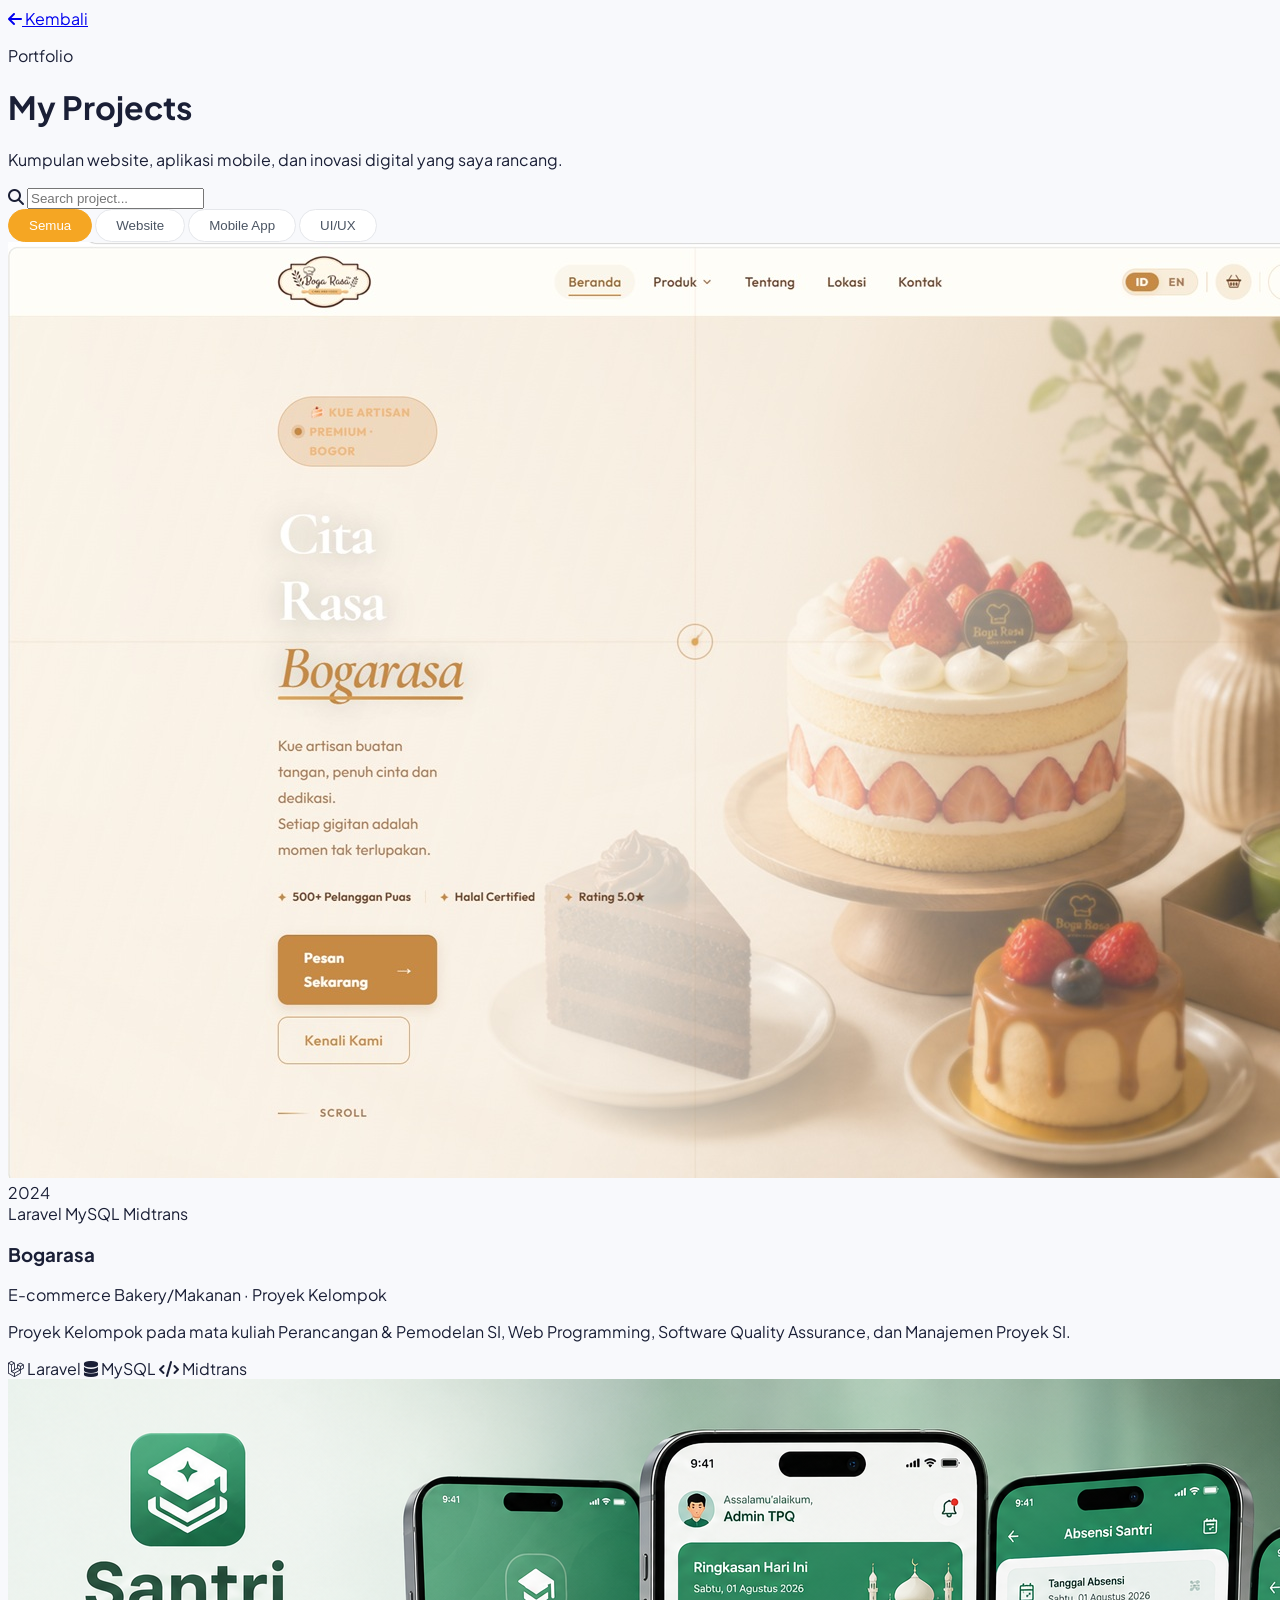
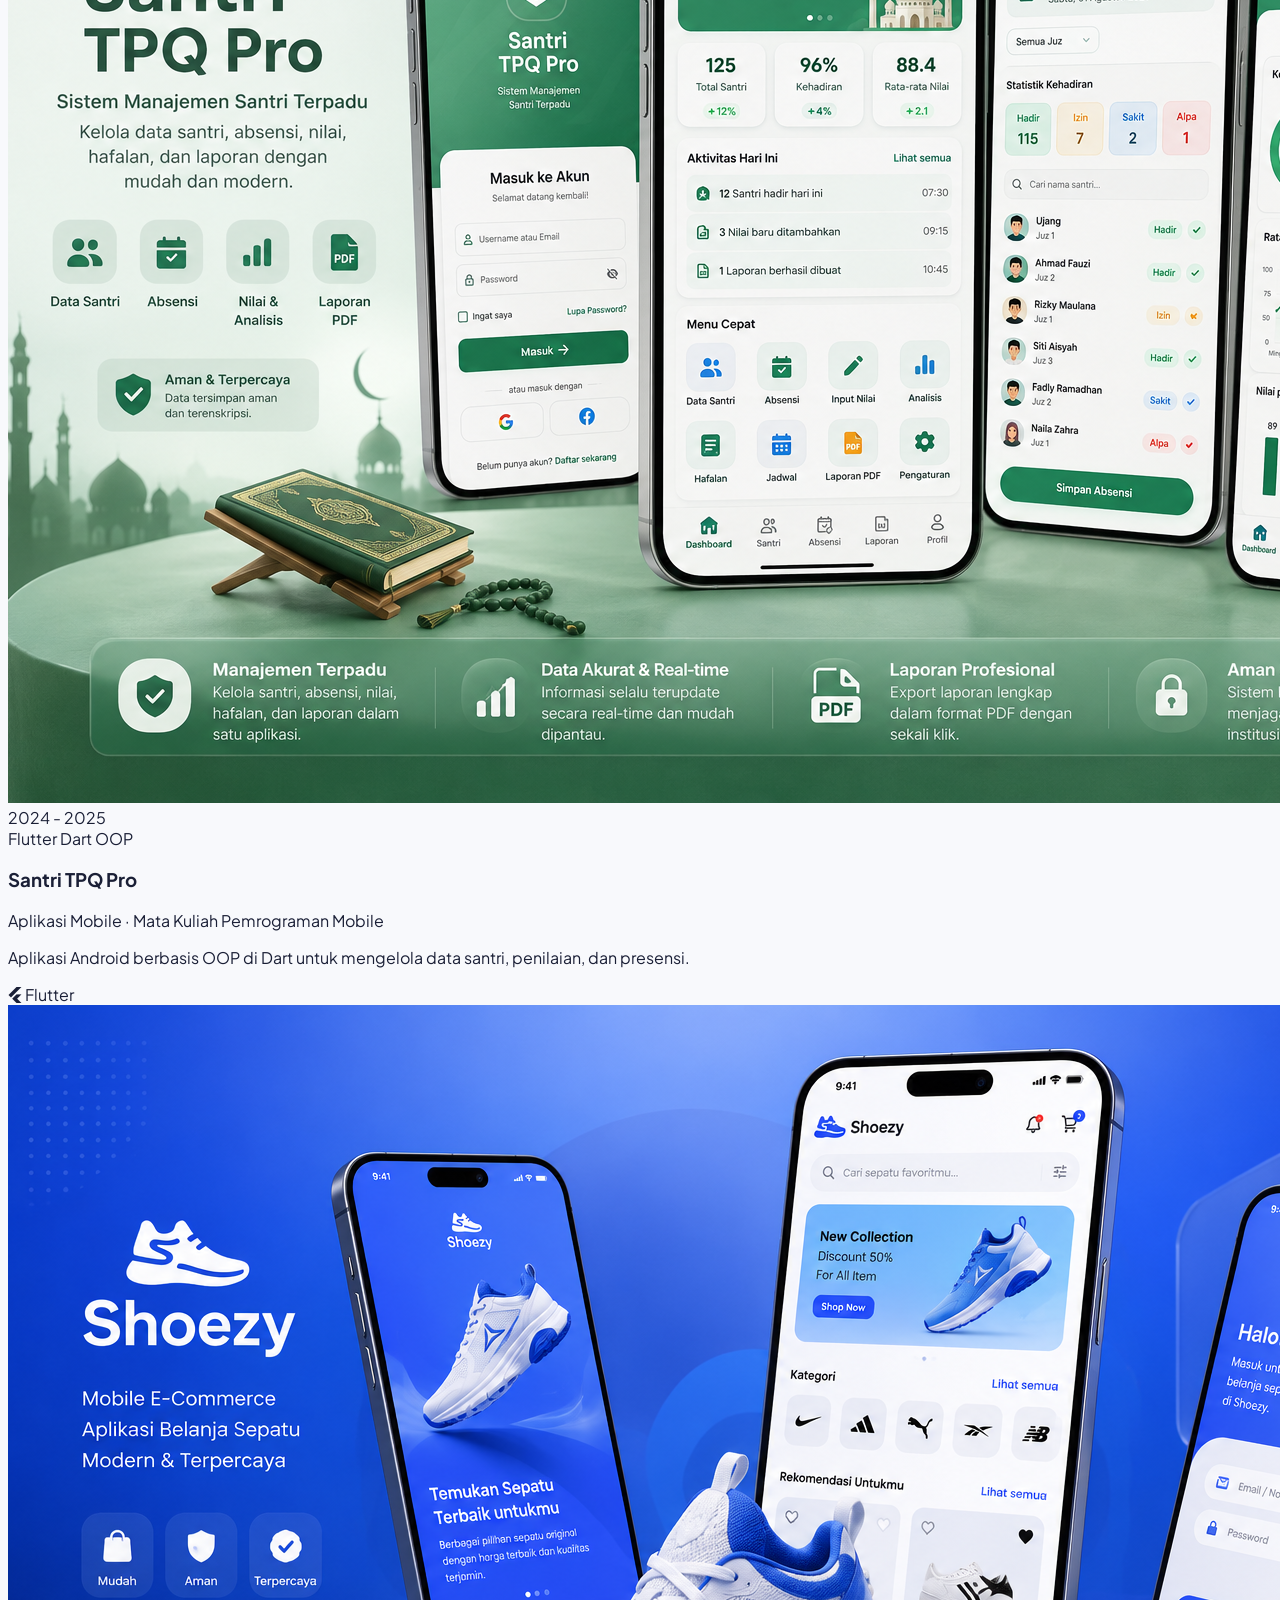
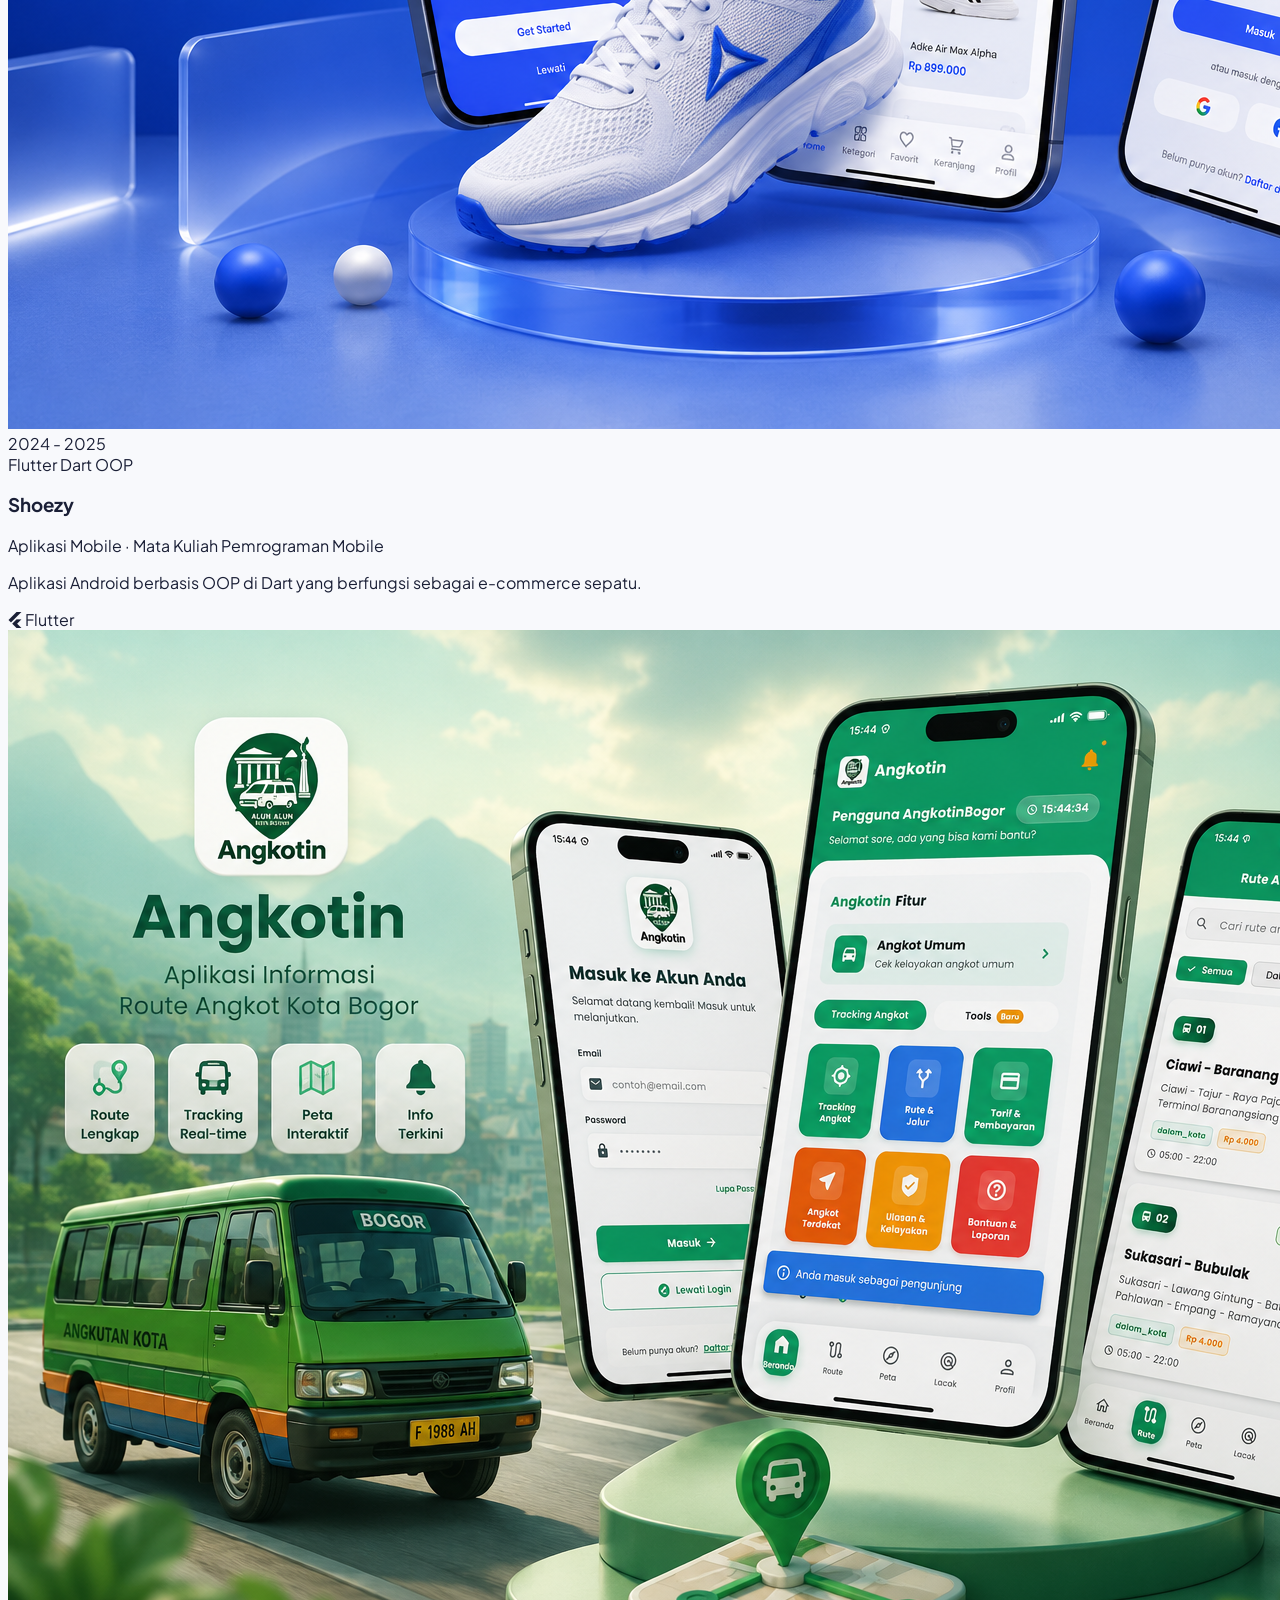
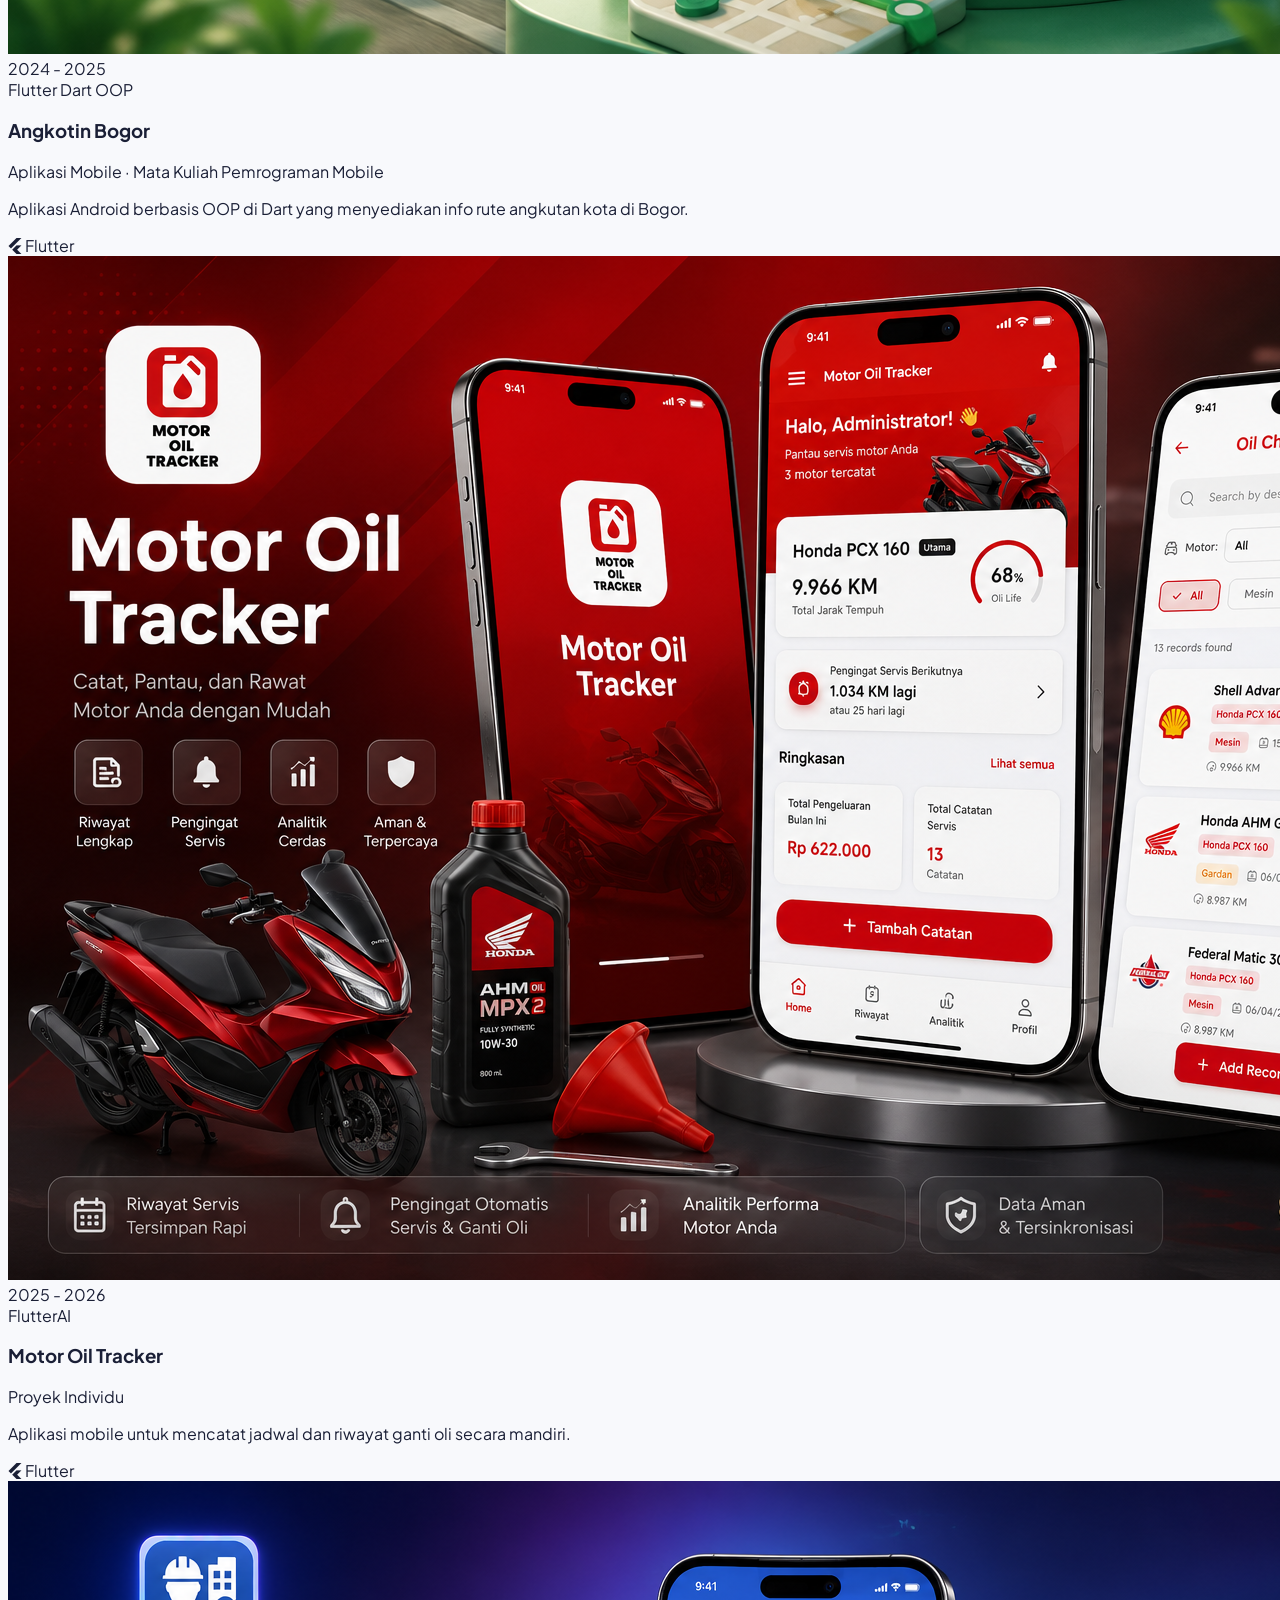
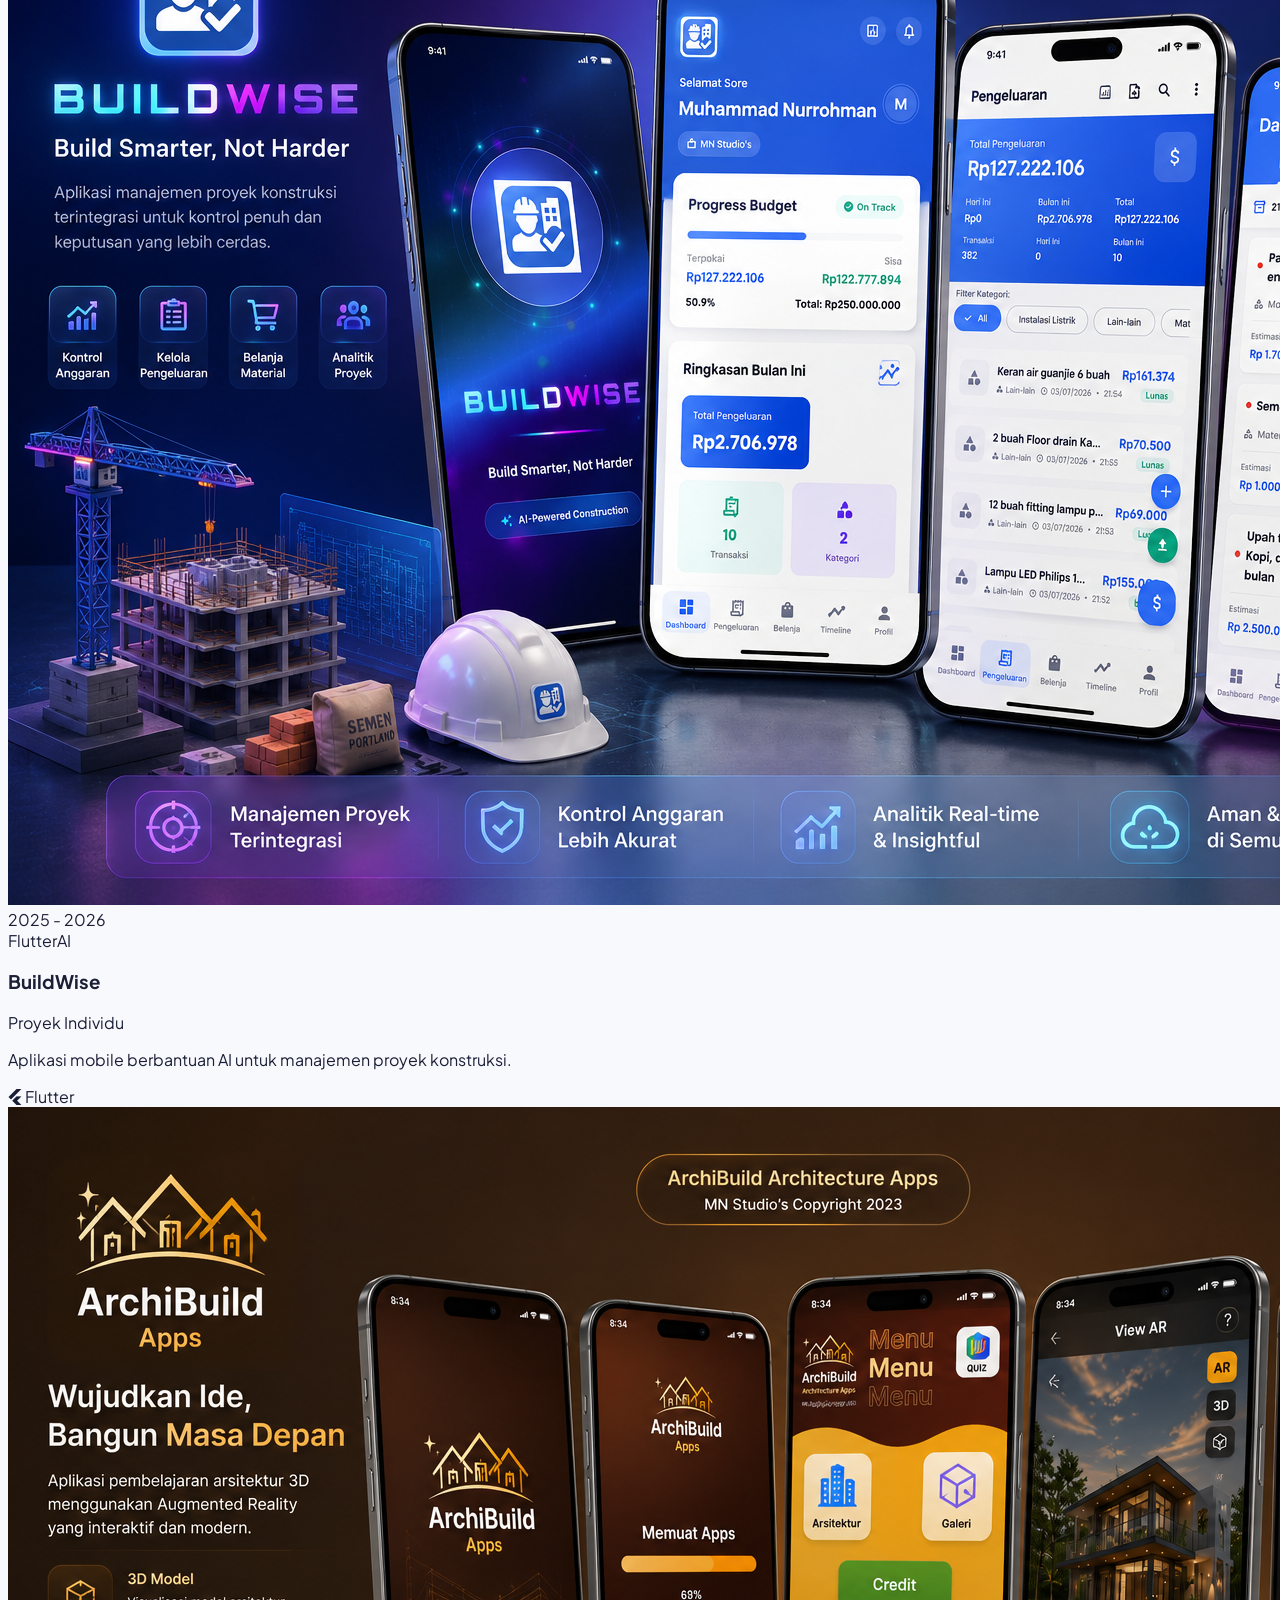
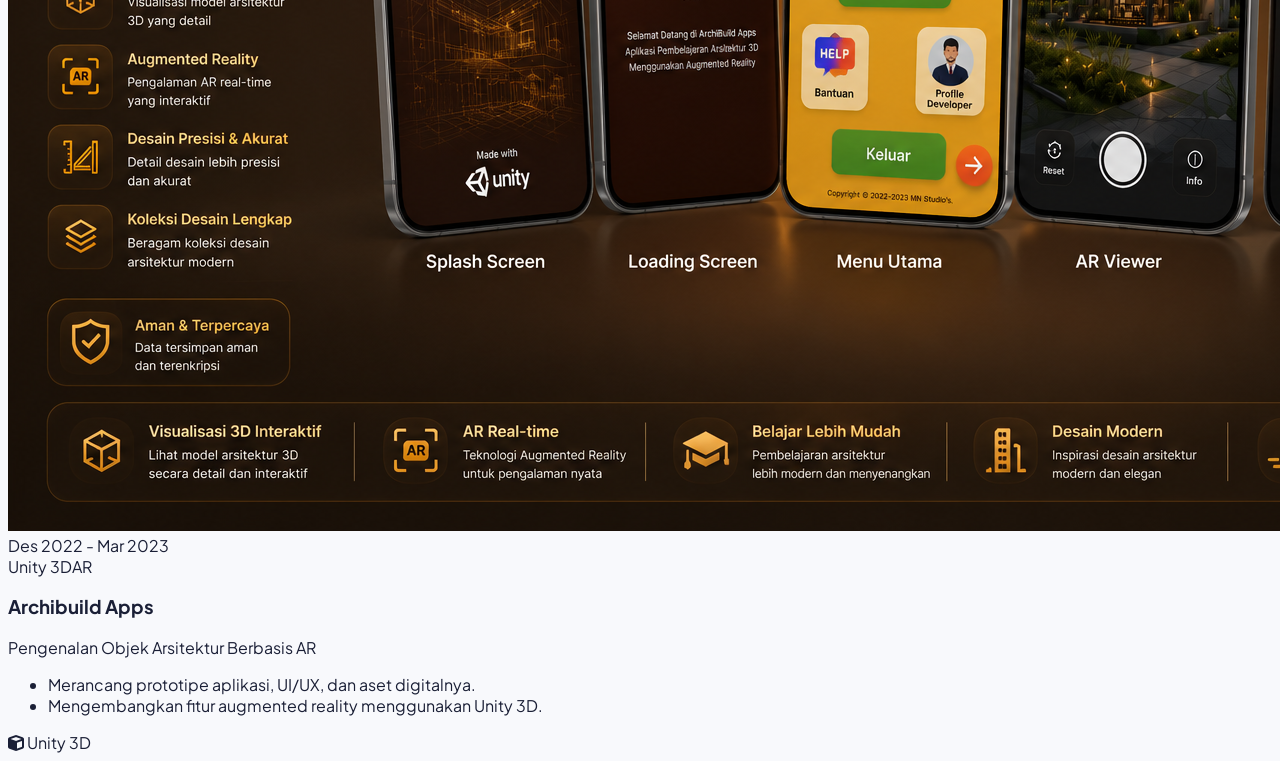
==== projects.html @ 90c0c7c0 "Update foto profil" ====
<!DOCTYPE html>
<html lang="id">
<head>
<meta charset="UTF-8">
<meta name="viewport" content="width=device-width, initial-scale=1.0">
<title>Muhammad Nurrohman | Portfolio & Projects - Laravel & Flutter Developer</title>
<meta name="description" content="Portfolio Muhammad Nurrohman. Lihat project Laravel, Flutter, dan desain UI/UX terbaik saya. Tersedia untuk kolaborasi dan pekerjaan lepas.">
<meta name="keywords" content="Laravel Developer, Flutter Developer, Portfolio, Muhammad Nurrohman, Web Developer Indonesia">
<link rel="preconnect" href="https://fonts.googleapis.com">
<link rel="preconnect" href="https://fonts.gstatic.com" crossorigin>
<link href="https://fonts.googleapis.com/css2?family=Plus+Jakarta+Sans:wght@400;500;600;700;800&family=Sora:wght@600;700;800&display=swap" rel="stylesheet">
<link rel="stylesheet" href="https://cdnjs.cloudflare.com/ajax/libs/font-awesome/6.5.1/css/all.min.css">

<!-- Tambahkan FsLightbox untuk fitur Zoom Gambar (Lightbox) -->
<script src="https://cdn.jsdelivr.net/npm/fslightbox@3.4.1/index.js"></script>

<script src="https://cdn.tailwindcss.com"></script>
<script>
  tailwind.config = {
    theme: {
      extend: {
        colors: {
          navy: '#1a1f36',
          yellow: '#F5A623',
          'yellow-dark': '#E09100'
        },
        fontFamily: {
          display: ['Sora', 'sans-serif'],
          body: ['Plus Jakarta Sans', 'sans-serif']
        }
      }
    }
  }
</script>
<style>
  body { font-family: 'Plus Jakarta Sans', sans-serif; background: #f8f9fc; color: #1a1f36; }
  ::selection { background: #F5A623; color: #ffffff; }
  
  .filter-btn {
    transition: all 0.3s ease;
    padding: 0.5rem 1.25rem;
    border-radius: 9999px;
    border: 1px solid #e5e7eb;
    background: white;
    color: #4b5563;
    cursor: pointer;
  }
  .filter-btn:hover { background: #f3f4f6; }
  .filter-btn.active { background: #F5A623; color: white; border-color: #F5A623; }
  
  .project-card { 
    transition: all 0.5s cubic-bezier(0.175, 0.885, 0.32, 1.275);
    transform-style: preserve-3d;
    cursor: pointer; 
  }
  .project-card:hover { 
    transform: translateY(-8px) rotateX(2deg) rotateY(2deg);
    box-shadow: 0 25px 50px -12px rgba(0,0,0,0.15); 
  }
  
  .project-item { 
    transition: all 0.5s cubic-bezier(0.4, 0, 0.2, 1);
    opacity: 1;
    transform: scale(1);
  }
  .project-item.hidden-card { 
    opacity: 0; 
    transform: scale(0.95) translateY(15px);
    pointer-events: none; 
    position: absolute; 
    width: 100%; 
  }
  
  .search-input:focus { outline: none; border-color: #F5A623; box-shadow: 0 0 0 3px rgba(245, 166, 35, 0.2); }

  /* Modal Styles */
  .modal-overlay {
    position: fixed;
    top: 0; left: 0; width: 100%; height: 100%;
    background: rgba(0, 0, 0, 0.6);
    backdrop-filter: blur(4px);
    z-index: 9999;
    display: flex;
    align-items: center;
    justify-content: center;
    opacity: 0;
    visibility: hidden;
    transition: all 0.3s ease;
  }
  .modal-overlay.active {
    opacity: 1;
    visibility: visible;
  }
  .modal-box {
    background: #fff;
    max-width: 600px;
    width: 90%;
    max-height: 90vh;
    overflow-y: auto;
    border-radius: 24px;
    padding: 2rem;
    position: relative;
    box-shadow: 0 25px 50px -12px rgba(0,0,0,0.25);
    transform: scale(0.9);
    transition: transform 0.3s cubic-bezier(0.22, 0.61, 0.36, 1);
  }
  .modal-overlay.active .modal-box {
    transform: scale(1);
  }
  .modal-box::-webkit-scrollbar { width: 6px; }
  .modal-box::-webkit-scrollbar-track { background: #f1f1f1; border-radius: 10px; }
  .modal-box::-webkit-scrollbar-thumb { background: #F5A623; border-radius: 10px; }

  /* LOADING SCREEN STYLES */
  #loading-screen {
      position: fixed;
      top: 0; left: 0;
      width: 100vw; height: 100vh;
      background: #f8f9fc;
      z-index: 99999;
      display: flex;
      flex-direction: column;
      align-items: center;
      justify-content: center;
      transition: opacity 0.6s ease, visibility 0.6s ease;
  }
  #loading-screen.hidden {
      opacity: 0;
      visibility: hidden;
      pointer-events: none;
  }
  .loader-logo {
      width: 80px;
      height: 80px;
      background: #F5A623;
      color: white;
      font-size: 32px;
      font-weight: 800;
      font-family: 'Sora', sans-serif;
      border-radius: 50%;
      display: flex;
      align-items: center;
      justify-content: center;
      box-shadow: 0 10px 30px rgba(245, 166, 35, 0.3);
      animation: pulseSoft 1.5s ease-in-out infinite;
  }
  .loader-ring {
      width: 100px;
      height: 100px;
      border-radius: 50%;
      border: 4px solid #f3f3f3;
      border-top: 4px solid #F5A623;
      position: absolute;
      animation: spin 1s linear infinite;
  }
  @keyframes spin {
    0% { transform: rotate(0deg); }
    100% { transform: rotate(360deg); }
  }
  @keyframes pulseSoft {
    0%, 100% { opacity: 1; }
    50% { opacity: 0.8; }
  }
</style>
</head>
<body>

<!-- LOADING SCREEN ELEMENT -->
<div id="loading-screen">
    <div class="relative flex items-center justify-center">
        <div class="loader-ring"></div>
        <div class="loader-logo">MN</div>
    </div>
    <p class="mt-6 text-sm font-medium text-gray-400 tracking-wider animate-pulse">Memuat Proyek...</p>
</div>

<!-- Back Button & Header -->
<div class="max-w-6xl mx-auto px-6 lg:px-8 pt-10 pb-12">
    <a href="index.html" class="inline-flex items-center gap-2 text-orange-500 hover:text-orange-600 font-semibold text-sm mb-8 transition-colors">
        <i class="fas fa-arrow-left"></i> Kembali
    </a>
    
    <div class="flex flex-col sm:flex-row justify-between items-start sm:items-end gap-4 mb-8">
        <div>
            <p class="text-gray-400 text-xs font-bold uppercase tracking-wider mb-1">Portfolio</p>
            <h1 class="text-4xl sm:text-5xl font-extrabold">
                <span class="bg-gradient-to-r from-yellow to-yellow-dark bg-clip-text text-transparent">My</span> 
                <span class="text-navy">Projects</span>
            </h1>
            <p class="mt-3 text-gray-500 max-w-xl text-sm">Kumpulan website, aplikasi mobile, dan inovasi digital yang saya rancang.</p>
        </div>
    </div>

    <!-- SEARCH & FILTER (STICKY HEADER) -->
    <div class="sticky top-20 z-40 bg-[#f8f9fc] py-4 flex flex-col md:flex-row gap-4 mb-8">
        <div class="relative flex-1">
            <i class="fas fa-search absolute left-4 top-1/2 -translate-y-1/2 text-gray-400"></i>
            <input type="text" id="searchInput" placeholder="Search project..." class="search-input w-full pl-12 pr-4 py-3 rounded-full border border-gray-200 bg-white shadow-sm focus:border-yellow transition-all text-sm">
        </div>
        <div class="flex gap-2 flex-wrap">
            <button class="filter-btn active" onclick="filterProjects('all')">Semua</button>
            <button class="filter-btn" onclick="filterProjects('website')">Website</button>
            <button class="filter-btn" onclick="filterProjects('mobile')">Mobile App</button>
            <button class="filter-btn" onclick="filterProjects('uiux')">UI/UX</button>
        </div>
    </div>

    <!-- PROJECTS GRID -->
    <div id="projectGrid" class="grid md:grid-cols-2 lg:grid-cols-3 gap-6 relative min-h-[400px]">
        
        <!-- Project Card Contoh: BOGARASA -->
        <div class="project-item bg-white p-6 rounded-2xl shadow-sm border border-gray-100 project-card h-full flex flex-col" 
             data-category="website uiux" 
             onclick="openModal('bogarasa')">
            <div class="relative w-full aspect-[16/9] bg-gray-100 rounded-xl overflow-hidden mb-4 border border-gray-100 group">
                <a href="asset/Web_Bogarasa.jpg" data-lightbox="project-gallery" data-title="Bogarasa" class="block w-full h-full">
                    <img src="asset/Web_Bogarasa.jpg" class="w-full h-full object-cover group-hover:scale-105 transition-transform duration-500" alt="Bogarasa" draggable="false">
                </a>
                <span class="absolute top-3 right-3 bg-yellow text-white text-[10px] font-bold px-2 py-1 rounded pointer-events-none">2024</span>
            </div>
            <div class="flex flex-wrap gap-2 mb-3">
                <span class="text-[10px] font-bold bg-yellow text-white px-2 py-1 rounded-full">Laravel</span>
                <span class="text-[10px] font-bold bg-yellow text-white px-2 py-1 rounded-full">MySQL</span>
                <span class="text-[10px] font-bold bg-yellow text-white px-2 py-1 rounded-full">Midtrans</span>
            </div>
            <h3 class="text-xl font-bold text-navy mb-2">Bogarasa</h3>
            <p class="text-xs text-gray-400 mb-2 font-medium">E-commerce Bakery/Makanan · Proyek Kelompok</p>
            <p class="text-sm text-gray-600 leading-relaxed mb-3 line-clamp-2">Proyek Kelompok pada mata kuliah Perancangan & Pemodelan SI, Web Programming, Software Quality Assurance, dan Manajemen Proyek SI.</p>
            <div class="flex-1"></div>
            <div class="mt-auto flex flex-wrap gap-3 items-center text-xs text-gray-400 pt-3 border-t border-gray-100">
                <span class="flex items-center gap-1"><i class="fa-brands fa-laravel"></i> Laravel</span>
                <span class="flex items-center gap-1"><i class="fa-solid fa-database"></i> MySQL</span>
                <span class="flex items-center gap-1"><i class="fa-solid fa-code"></i> Midtrans</span>
            </div>
        </div>

        <!-- Project Card Contoh: SANTRI TPQ PRO -->
        <div class="project-item bg-white p-6 rounded-2xl shadow-sm border border-gray-100 project-card h-full flex flex-col" 
             data-category="mobile uiux" 
             onclick="openModal('santri')">
            <div class="relative w-full aspect-[16/9] bg-gray-100 rounded-xl overflow-hidden mb-4 border border-gray-100 group">
                <a href="asset/Santri TPQ Pro.png" data-lightbox="project-gallery" data-title="Santri TPQ Pro" class="block w-full h-full">
                    <img src="asset/Santri TPQ Pro.png" class="w-full h-full object-cover group-hover:scale-105 transition-transform duration-500" alt="Santri TPQ Pro" draggable="false">
                </a>
                <span class="absolute top-3 right-3 bg-yellow text-white text-[10px] font-bold px-2 py-1 rounded pointer-events-none">2024 - 2025</span>
            </div>
            <div class="flex flex-wrap gap-2 mb-3">
                <span class="text-[10px] font-bold bg-yellow text-white px-2 py-1 rounded-full">Flutter</span>
                <span class="text-[10px] font-bold bg-yellow text-white px-2 py-1 rounded-full">Dart</span>
                <span class="text-[10px] font-bold bg-yellow text-white px-2 py-1 rounded-full">OOP</span>
            </div>
            <h3 class="text-xl font-bold text-navy mb-2">Santri TPQ Pro</h3>
            <p class="text-xs text-gray-400 mb-2 font-medium">Aplikasi Mobile · Mata Kuliah Pemrograman Mobile</p>
            <p class="text-sm text-gray-600 leading-relaxed mb-4">Aplikasi Android berbasis OOP di Dart untuk mengelola data santri, penilaian, dan presensi.</p>
            <div class="flex-1"></div>
            <div class="mt-auto flex flex-wrap gap-3 items-center text-xs text-gray-400 pt-3 border-t border-gray-100">
                <span class="flex items-center gap-1"><i class="fa-brands fa-flutter"></i> Flutter</span>
            </div>
        </div>

        <!-- Project Card Contoh: SHOEZY -->
        <div class="project-item bg-white p-6 rounded-2xl shadow-sm border border-gray-100 project-card h-full flex flex-col" 
             data-category="mobile uiux" 
             onclick="openModal('shoezy')">
            <div class="relative w-full aspect-[16/9] bg-gray-100 rounded-xl overflow-hidden mb-4 border border-gray-100 group">
                <a href="asset/Shoezy.png" data-lightbox="project-gallery" data-title="Shoezy" class="block w-full h-full">
                    <img src="asset/Shoezy.png" class="w-full h-full object-cover group-hover:scale-105 transition-transform duration-500" alt="Shoezy" draggable="false">
                </a>
                <span class="absolute top-3 right-3 bg-yellow text-white text-[10px] font-bold px-2 py-1 rounded pointer-events-none">2024 - 2025</span>
            </div>
            <div class="flex flex-wrap gap-2 mb-3">
                <span class="text-[10px] font-bold bg-yellow text-white px-2 py-1 rounded-full">Flutter</span>
                <span class="text-[10px] font-bold bg-yellow text-white px-2 py-1 rounded-full">Dart</span>
                <span class="text-[10px] font-bold bg-yellow text-white px-2 py-1 rounded-full">OOP</span>
            </div>
            <h3 class="text-xl font-bold text-navy mb-2">Shoezy</h3>
            <p class="text-xs text-gray-400 mb-2 font-medium">Aplikasi Mobile · Mata Kuliah Pemrograman Mobile</p>
            <p class="text-sm text-gray-600 leading-relaxed mb-4">Aplikasi Android berbasis OOP di Dart yang berfungsi sebagai e-commerce sepatu.</p>
            <div class="flex-1"></div>
            <div class="mt-auto flex flex-wrap gap-3 items-center text-xs text-gray-400 pt-3 border-t border-gray-100">
                <span class="flex items-center gap-1"><i class="fa-brands fa-flutter"></i> Flutter</span>
            </div>
        </div>

        <!-- Project 4: ANGKOTIN -->
        <div class="project-item bg-white p-6 rounded-2xl shadow-sm border border-gray-100 project-card h-full flex flex-col" data-category="mobile uiux" onclick="openModal('angkotin')">
            <div class="relative w-full aspect-[16/9] bg-gray-100 rounded-xl overflow-hidden mb-4 border border-gray-100 group">
                <a href="asset/Angkotin.png" data-lightbox="project-gallery" data-title="Angkotin Bogor" class="block w-full h-full"><img src="asset/Angkotin.png" class="w-full h-full object-cover group-hover:scale-105 transition-transform duration-500" alt="Angkotin Bogor" draggable="false"></a>
                <span class="absolute top-3 right-3 bg-yellow text-white text-[10px] font-bold px-2 py-1 rounded pointer-events-none">2024 - 2025</span>
            </div>
            <div class="flex flex-wrap gap-2 mb-3">
                <span class="text-[10px] font-bold bg-yellow text-white px-2 py-1 rounded-full">Flutter</span>
                <span class="text-[10px] font-bold bg-yellow text-white px-2 py-1 rounded-full">Dart</span>
                <span class="text-[10px] font-bold bg-yellow text-white px-2 py-1 rounded-full">OOP</span>
            </div>
            <h3 class="text-xl font-bold text-navy mb-2">Angkotin Bogor</h3>
            <p class="text-xs text-gray-400 mb-2 font-medium">Aplikasi Mobile · Mata Kuliah Pemrograman Mobile</p>
            <p class="text-sm text-gray-600 leading-relaxed mb-4">Aplikasi Android berbasis OOP di Dart yang menyediakan info rute angkutan kota di Bogor.</p>
            <div class="flex-1"></div>
            <div class="mt-auto flex flex-wrap gap-3 items-center text-xs text-gray-400 pt-3 border-t border-gray-100"><span class="flex items-center gap-1"><i class="fa-brands fa-flutter"></i> Flutter</span></div>
        </div>

        <!-- Project 5: MOTOR OIL -->
        <div class="project-item bg-white p-6 rounded-2xl shadow-sm border border-gray-100 project-card h-full flex flex-col" data-category="mobile uiux" onclick="openModal('motor')">
            <div class="relative w-full aspect-[16/9] bg-gray-100 rounded-xl overflow-hidden mb-4 border border-gray-100 group">
                <a href="asset/Motor Oil Tracker.png" data-lightbox="project-gallery" data-title="Motor Oil Tracker" class="block w-full h-full"><img src="asset/Motor Oil Tracker.png" class="w-full h-full object-cover group-hover:scale-105 transition-transform duration-500" alt="Motor Oil Tracker" draggable="false"></a>
                <span class="absolute top-3 right-3 bg-yellow text-white text-[10px] font-bold px-2 py-1 rounded pointer-events-none">2025 - 2026</span>
            </div>
            <div class="flex flex-wrap gap-2 mb-3"><span class="text-[10px] font-bold bg-yellow text-white px-2 py-1 rounded-full">Flutter</span><span class="text-[10px] font-bold bg-yellow text-white px-2 py-1 rounded-full">AI</span></div>
            <h3 class="text-xl font-bold text-navy mb-2">Motor Oil Tracker</h3>
            <p class="text-xs text-gray-400 mb-2 font-medium">Proyek Individu</p>
            <p class="text-sm text-gray-600 leading-relaxed mb-4">Aplikasi mobile untuk mencatat jadwal dan riwayat ganti oli secara mandiri.</p>
            <div class="flex-1"></div>
            <div class="mt-auto flex flex-wrap gap-3 items-center text-xs text-gray-400 pt-3 border-t border-gray-100"><span class="flex items-center gap-1"><i class="fa-brands fa-flutter"></i> Flutter</span></div>
        </div>

        <!-- Project 6: BUILDWISE -->
        <div class="project-item bg-white p-6 rounded-2xl shadow-sm border border-gray-100 project-card h-full flex flex-col" data-category="mobile uiux" onclick="openModal('buildwise')">
            <div class="relative w-full aspect-[16/9] bg-gray-100 rounded-xl overflow-hidden mb-4 border border-gray-100 group">
                <a href="asset/BuildWise.png" data-lightbox="project-gallery" data-title="BuildWise" class="block w-full h-full"><img src="asset/BuildWise.png" class="w-full h-full object-cover group-hover:scale-105 transition-transform duration-500" alt="Buildwise" draggable="false"></a>
                <span class="absolute top-3 right-3 bg-yellow text-white text-[10px] font-bold px-2 py-1 rounded pointer-events-none">2025 - 2026</span>
            </div>
            <div class="flex flex-wrap gap-2 mb-3"><span class="text-[10px] font-bold bg-yellow text-white px-2 py-1 rounded-full">Flutter</span><span class="text-[10px] font-bold bg-yellow text-white px-2 py-1 rounded-full">AI</span></div>
            <h3 class="text-xl font-bold text-navy mb-2">BuildWise</h3>
            <p class="text-xs text-gray-400 mb-2 font-medium">Proyek Individu</p>
            <p class="text-sm text-gray-600 leading-relaxed mb-4">Aplikasi mobile berbantuan AI untuk manajemen proyek konstruksi.</p>
            <div class="flex-1"></div>
            <div class="mt-auto flex flex-wrap gap-3 items-center text-xs text-gray-400 pt-3 border-t border-gray-100"><span class="flex items-center gap-1"><i class="fa-brands fa-flutter"></i> Flutter</span></div>
        </div>

        <!-- Project 7: ARCHIBUILD -->
        <div class="project-item bg-white p-6 rounded-2xl shadow-sm border border-gray-100 project-card h-full flex flex-col" data-category="mobile uiux" onclick="openModal('archibuild')">
            <div class="relative w-full aspect-[16/9] bg-gray-100 rounded-xl overflow-hidden mb-4 border border-gray-100 group">
                <a href="asset/ArchiBuild.png" data-lightbox="project-gallery" data-title="Archibuild Apps" class="block w-full h-full"><img src="asset/ArchiBuild.png" class="w-full h-full object-cover group-hover:scale-105 transition-transform duration-500" alt="Archibuild AR" draggable="false"></a>
                <span class="absolute top-3 right-3 bg-yellow text-white text-[10px] font-bold px-2 py-1 rounded pointer-events-none">Des 2022 - Mar 2023</span>
            </div>
            <div class="flex flex-wrap gap-2 mb-3"><span class="text-[10px] font-bold bg-yellow text-white px-2 py-1 rounded-full">Unity 3D</span><span class="text-[10px] font-bold bg-yellow text-white px-2 py-1 rounded-full">AR</span></div>
            <h3 class="text-xl font-bold text-navy mb-2">Archibuild Apps</h3>
            <p class="text-xs text-gray-400 mb-2 font-medium">Pengenalan Objek Arsitektur Berbasis AR</p>
            <ul class="text-sm text-gray-600 list-disc pl-4 space-y-1.5 leading-relaxed mb-4">
                <li>Merancang prototipe aplikasi, UI/UX, dan aset digitalnya.</li>
                <li>Mengembangkan fitur augmented reality menggunakan Unity 3D.</li>
            </ul>
            <div class="flex-1"></div>
            <div class="mt-auto flex flex-wrap gap-3 items-center text-xs text-gray-400 pt-3 border-t border-gray-100"><span class="flex items-center gap-1"><i class="fa-solid fa-cube"></i> Unity 3D</span></div>
        </div>
    </div>
</div>

<!-- SINGLE DYNAMIC MODAL -->
<div id="projectModal" class="modal-overlay" onclick="closeModal(event)">
    <div class="modal-box" onclick="event.stopPropagation()">
        <button onclick="closeModalDirectly(event)" class="absolute top-4 right-4 w-8 h-8 rounded-full bg-gray-100 hover:bg-gray-200 flex items-center justify-center text-gray-600 transition-colors"><i class="fas fa-times"></i></button>
        
        <img id="modalImage" src="" alt="" class="w-full h-48 object-cover rounded-xl mb-4 border border-gray-100" draggable="false">
        <div id="modalTags" class="flex flex-wrap gap-2 mb-2"></div>
        <h3 id="modalTitle" class="text-2xl font-bold text-navy mb-1"></h3>
        <p id="modalSubtitle" class="text-xs text-gray-400 mb-3 font-medium"></p>
        <div id="modalDesc" class="text-sm text-gray-600 leading-relaxed mb-6"></div>
        <a id="modalLink" href="#" target="_blank" class="inline-flex items-center gap-2 bg-yellow text-navy font-bold px-6 py-3 rounded-full hover:shadow-lg transition-all">
            <i class="fas fa-download"></i> Lihat / Unduh Project
        </a>
    </div>
</div>

<script>
    // ============================================
    // 1. DATA PROYEK (MUDAH DI-EDIT)
    // ============================================
    const projectData = {
        'bogarasa': { 
            img: 'asset/Web_Bogarasa.jpg', 
            tags: ['Laravel', 'MySQL', 'Midtrans'], 
            title: 'Bogarasa', 
            subtitle: 'E-commerce Bakery/Makanan · Proyek Kelompok',
            desc: 'Proyek Kelompok pada mata kuliah Perancangan & Pemodelan SI, Web Programming, Software Quality Assurance, dan Manajemen Proyek SI.<br><br><ul class="list-disc pl-4 space-y-1.5"><li>Membangun modul katalog, keranjang, checkout, manajemen pesanan MVC Laravel, menerapkan RBAC untuk admin & pelanggan.</li><li>Integrasi payment Midtrans via REST API, perbaikan bug transaksi hingga 100% akurat, automated testing Selenium, dan 4 dokumen UML.</li></ul>',
            link: 'https://drive.google.com/your-bogarasa-link-here'
        },
        'santri': { 
            img: 'asset/Santri TPQ Pro.png', 
            tags: ['Flutter', 'Dart', 'OOP'], 
            title: 'Santri TPQ Pro', 
            subtitle: 'Aplikasi Mobile · Mata Kuliah Pemrograman Mobile',
            desc: 'Aplikasi Android berbasis OOP di Dart untuk mengelola data santri, penilaian, dan presensi.',
            link: 'https://drive.google.com/your-santri-link-here'
        },
        'shoezy': { 
            img: 'asset/Shoezy.png', 
            tags: ['Flutter', 'Dart', 'OOP'], 
            title: 'Shoezy', 
            subtitle: 'Aplikasi Mobile · Mata Kuliah Pemrograman Mobile',
            desc: 'Aplikasi Android berbasis OOP di Dart yang berfungsi sebagai e-commerce sepatu.',
            link: 'https://drive.google.com/your-shoezy-link-here'
        },
        'angkotin': { 
            img: 'asset/Angkotin.png', 
            tags: ['Flutter', 'Dart', 'OOP'], 
            title: 'Angkotin Bogor', 
            subtitle: 'Aplikasi Mobile · Mata Kuliah Pemrograman Mobile',
            desc: 'Aplikasi Android berbasis OOP di Dart yang menyediakan info rute angkutan kota di Bogor.',
            link: 'https://drive.google.com/your-angkotin-link-here'
        },
        'motor': { 
            img: 'asset/Motor Oil Tracker.png', 
            tags: ['Flutter', 'AI'], 
            title: 'Motor Oil Tracker', 
            subtitle: 'Proyek Individu',
            desc: 'Aplikasi mobile untuk mencatat jadwal dan riwayat ganti oli secara mandiri. Dibangun dari riset kebutuhan, desain UI/UX, hingga seluruh fitur intinya.',
            link: 'https://drive.google.com/your-motor-link-here'
        },
        'buildwise': { 
            img: 'asset/BuildWise.png', 
            tags: ['Flutter', 'AI'], 
            title: 'BuildWise', 
            subtitle: 'Proyek Individu',
            desc: '<ul class="list-disc pl-4 space-y-1"><li>Aplikasi manajemen anggaran proyek konstruksi dengan modul AI.</li><li>Skor kesehatan anggaran, prediksi pengeluaran bulan depan berbasis neural network.</li><li>Breakdown kategori pengeluaran terbesar, deteksi pola musiman, dan rekomendasi otomatis.</li></ul>',
            link: 'https://drive.google.com/your-buildwise-link-here'
        },
        'archibuild': { 
            img: 'asset/ArchiBuild.png', 
            tags: ['Unity 3D', 'AR'], 
            title: 'Archibuild Apps', 
            subtitle: 'Pengenalan Objek Arsitektur Berbasis AR',
            desc: '<ul class="list-disc pl-4 space-y-1.5"><li>Merancang prototipe aplikasi, UI/UX, dan aset digitalnya.</li><li>Mengembangkan fitur augmented reality menggunakan Unity 3D.</li></ul>',
            link: 'https://drive.google.com/your-archibuild-link-here'
        }
    };

    // ============================================
    // 2. LOGIKA MODAL DINAMIS
    // ============================================
    function openModal(projectId) {
        const data = projectData[projectId];
        if(!data) return;
        
        document.getElementById('modalImage').src = data.img;
        document.getElementById('modalTitle').innerText = data.title;
        document.getElementById('modalSubtitle').innerText = data.subtitle;
        document.getElementById('modalDesc').innerHTML = data.desc;
        document.getElementById('modalLink').href = data.link;
        
        const tagsContainer = document.getElementById('modalTags');
        tagsContainer.innerHTML = '';
        data.tags.forEach(tag => {
            const span = document.createElement('span');
            span.className = 'text-[10px] font-bold bg-yellow text-white px-2 py-1 rounded-full';
            span.innerText = tag;
            tagsContainer.appendChild(span);
        });

        document.getElementById('projectModal').classList.add('active');
        document.body.style.overflow = 'hidden';
    }

    function closeModal(event) {
        if (event.target === event.currentTarget) {
            const modal = event.currentTarget;
            if (modal && modal.classList.contains('active')) {
                modal.classList.remove('active');
                document.body.style.overflow = 'auto';
            }
        }
    }

    function closeModalDirectly(event) {
        event.stopPropagation();
        const modalOverlay = event.target.closest('.modal-overlay');
        if (modalOverlay && modalOverlay.classList.contains('active')) {
            modalOverlay.classList.remove('active');
            document.body.style.overflow = 'auto';
        }
    }

    document.addEventListener('keydown', function(event) {
        if (event.key === 'Escape') {
            const activeModal = document.querySelector('.modal-overlay.active');
            if (activeModal) {
                activeModal.classList.remove('active');
                document.body.style.overflow = 'auto';
            }
        }
    });

    // ============================================
    // 3. FILTER, SEARCH, & ANIMASI HALUS
    // ============================================
    const projectItems = document.querySelectorAll('.project-item');
    const filterBtns = document.querySelectorAll('.filter-btn');
    const searchInput = document.getElementById('searchInput');
    const grid = document.getElementById('projectGrid');

    function filterProjects(category) {
        if(grid) grid.style.minHeight = grid.offsetHeight + 'px';
        filterBtns.forEach(btn => btn.classList.remove('active'));
        event.target.classList.add('active');
        
        projectItems.forEach(item => {
            const cats = item.dataset.category.split(' ');
            if (category === 'all' || cats.includes(category)) {
                item.classList.remove('hidden-card');
                item.style.position = 'relative';
            } else {
                item.classList.add('hidden-card');
                item.style.position = 'absolute';
            }
        });
        
        setTimeout(() => {
            if(grid) grid.style.minHeight = 'auto';
        }, 600);

        if(searchInput) searchInput.value = '';
    }

    if (searchInput) {
        searchInput.addEventListener('input', (e) => {
            if(grid) grid.style.minHeight = grid.offsetHeight + 'px';
            const val = e.target.value.toLowerCase();
            projectItems.forEach(item => {
                const title = item.querySelector('h3').innerText.toLowerCase();
                const desc = item.querySelector('p').innerText.toLowerCase();
                const listItems = item.querySelectorAll('li');
                let listText = '';
                listItems.forEach(li => listText += li.innerText.toLowerCase());

                if (title.includes(val) || desc.includes(val) || listText.includes(val)) {
                    item.classList.remove('hidden-card');
                    item.style.position = 'relative';
                } else {
                    item.classList.add('hidden-card');
                    item.style.position = 'absolute';
                }
            });
            filterBtns.forEach(btn => btn.classList.remove('active'));
            
            setTimeout(() => {
                if(grid) grid.style.minHeight = 'auto';
            }, 600);
        });
    }

    // ============================================
    // 4. JAVASCRIPT UNTUK MENGHILANGKAN LOADING SCREEN
    // ============================================
    document.addEventListener("DOMContentLoaded", function() {
        setTimeout(function() {
            const loadingScreen = document.getElementById('loading-screen');
            if(loadingScreen) {
                loadingScreen.classList.add('hidden');
                setTimeout(() => {
                    loadingScreen.style.display = 'none';
                }, 600);
            }
        }, 1200); // Loading akan hilang setelah 1.2 detik
    });
</script>
</body>
</html>
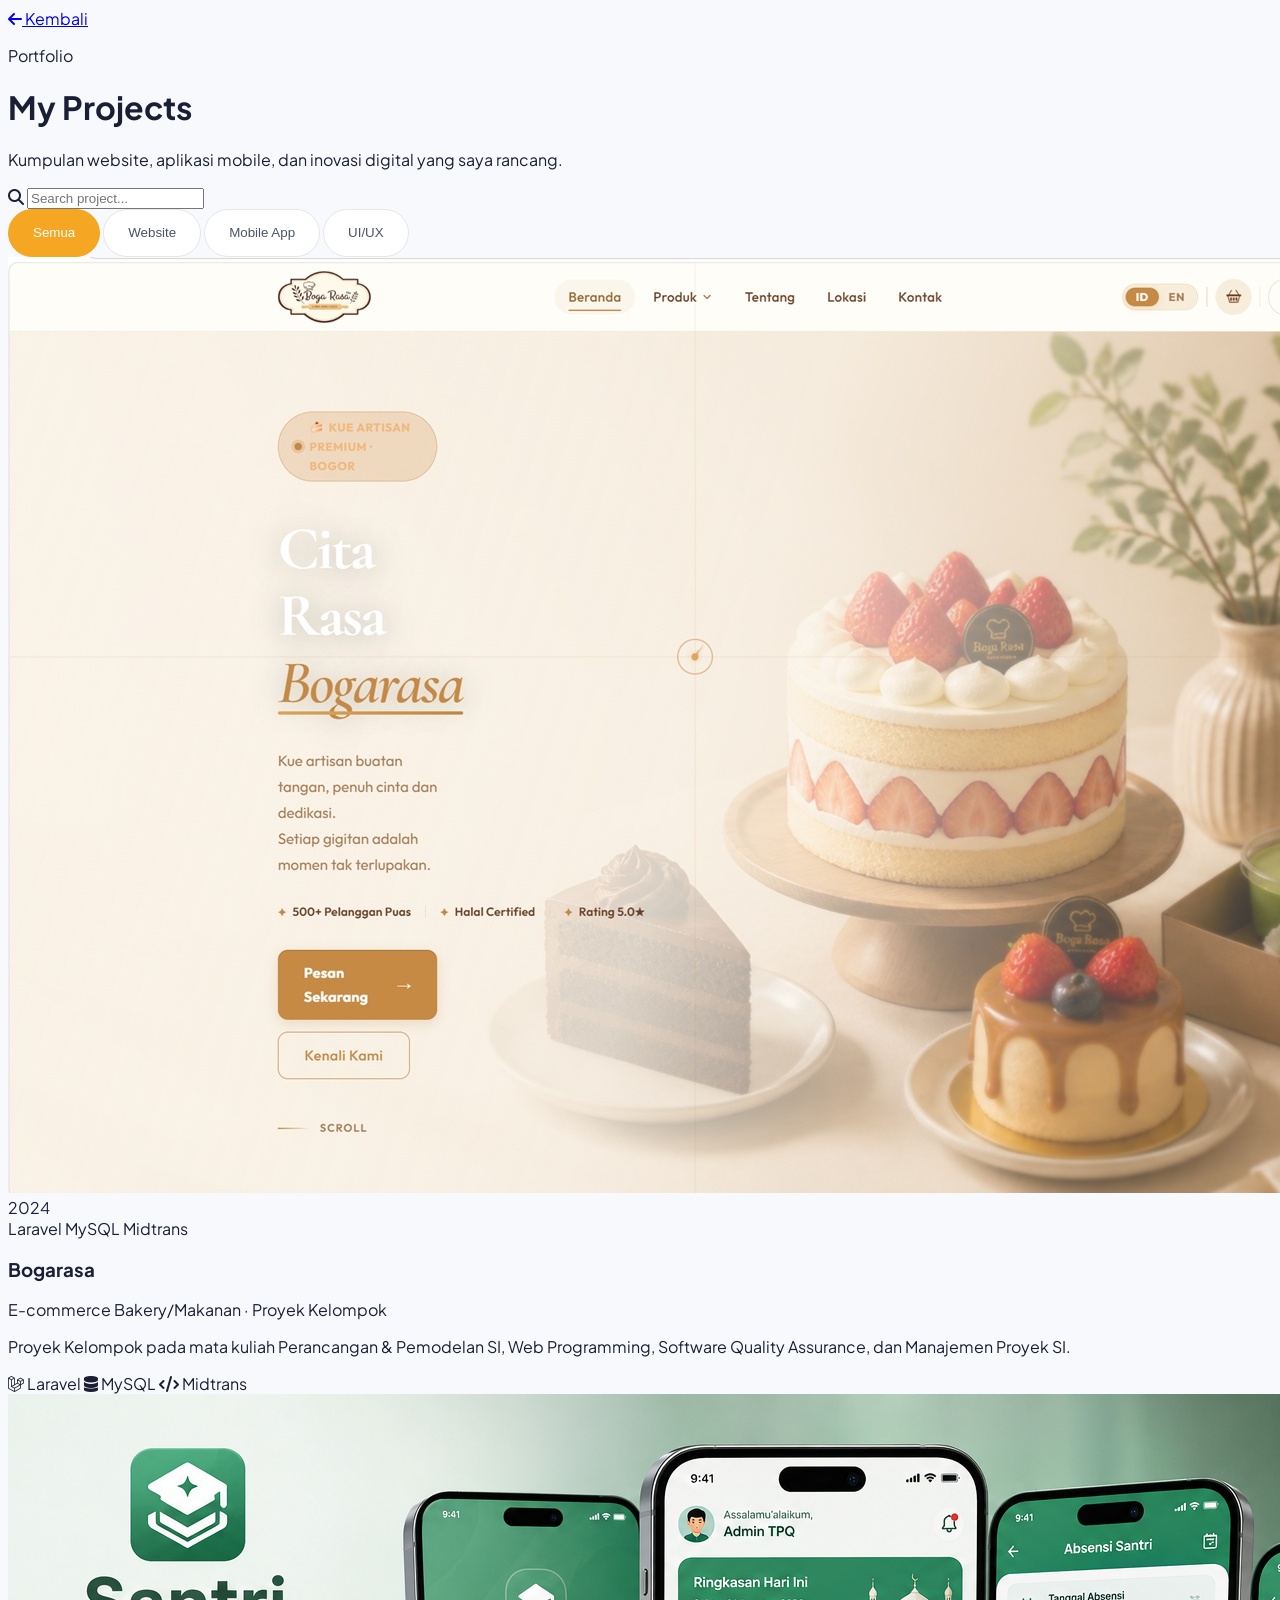
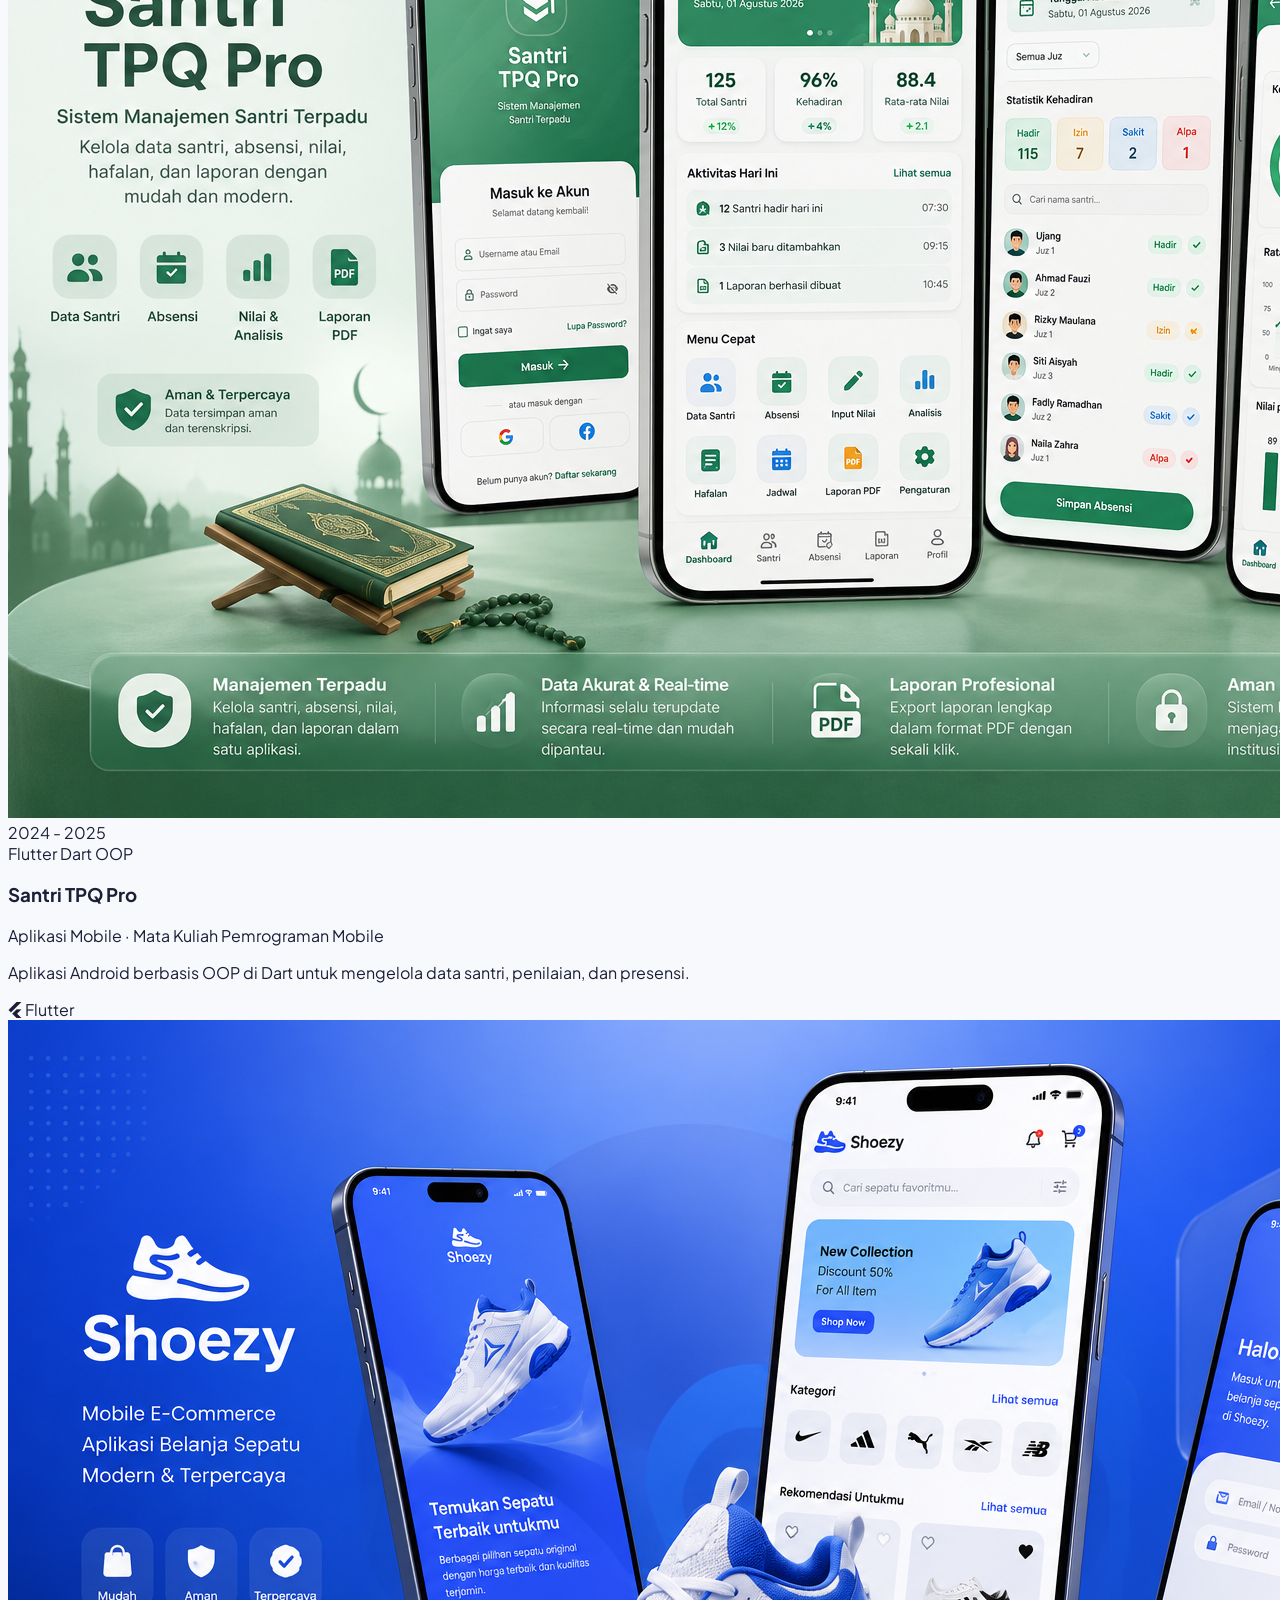
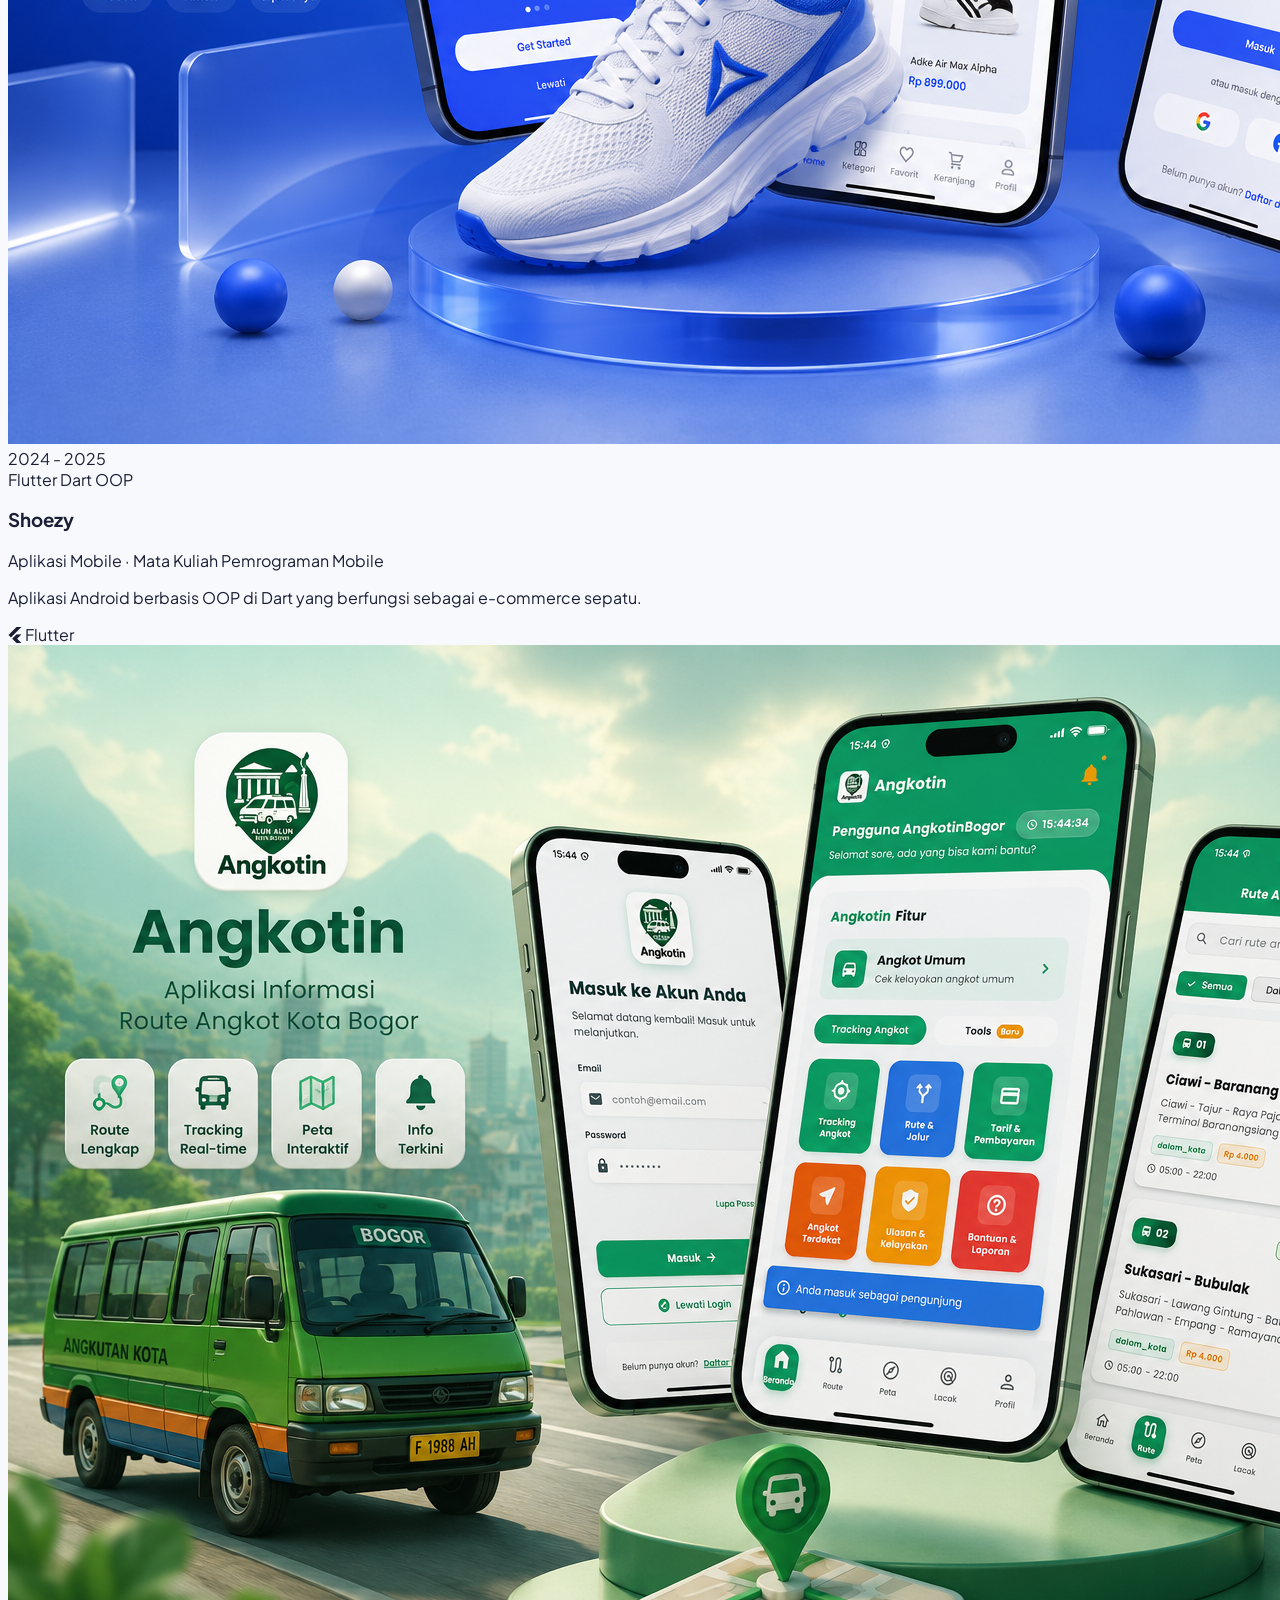
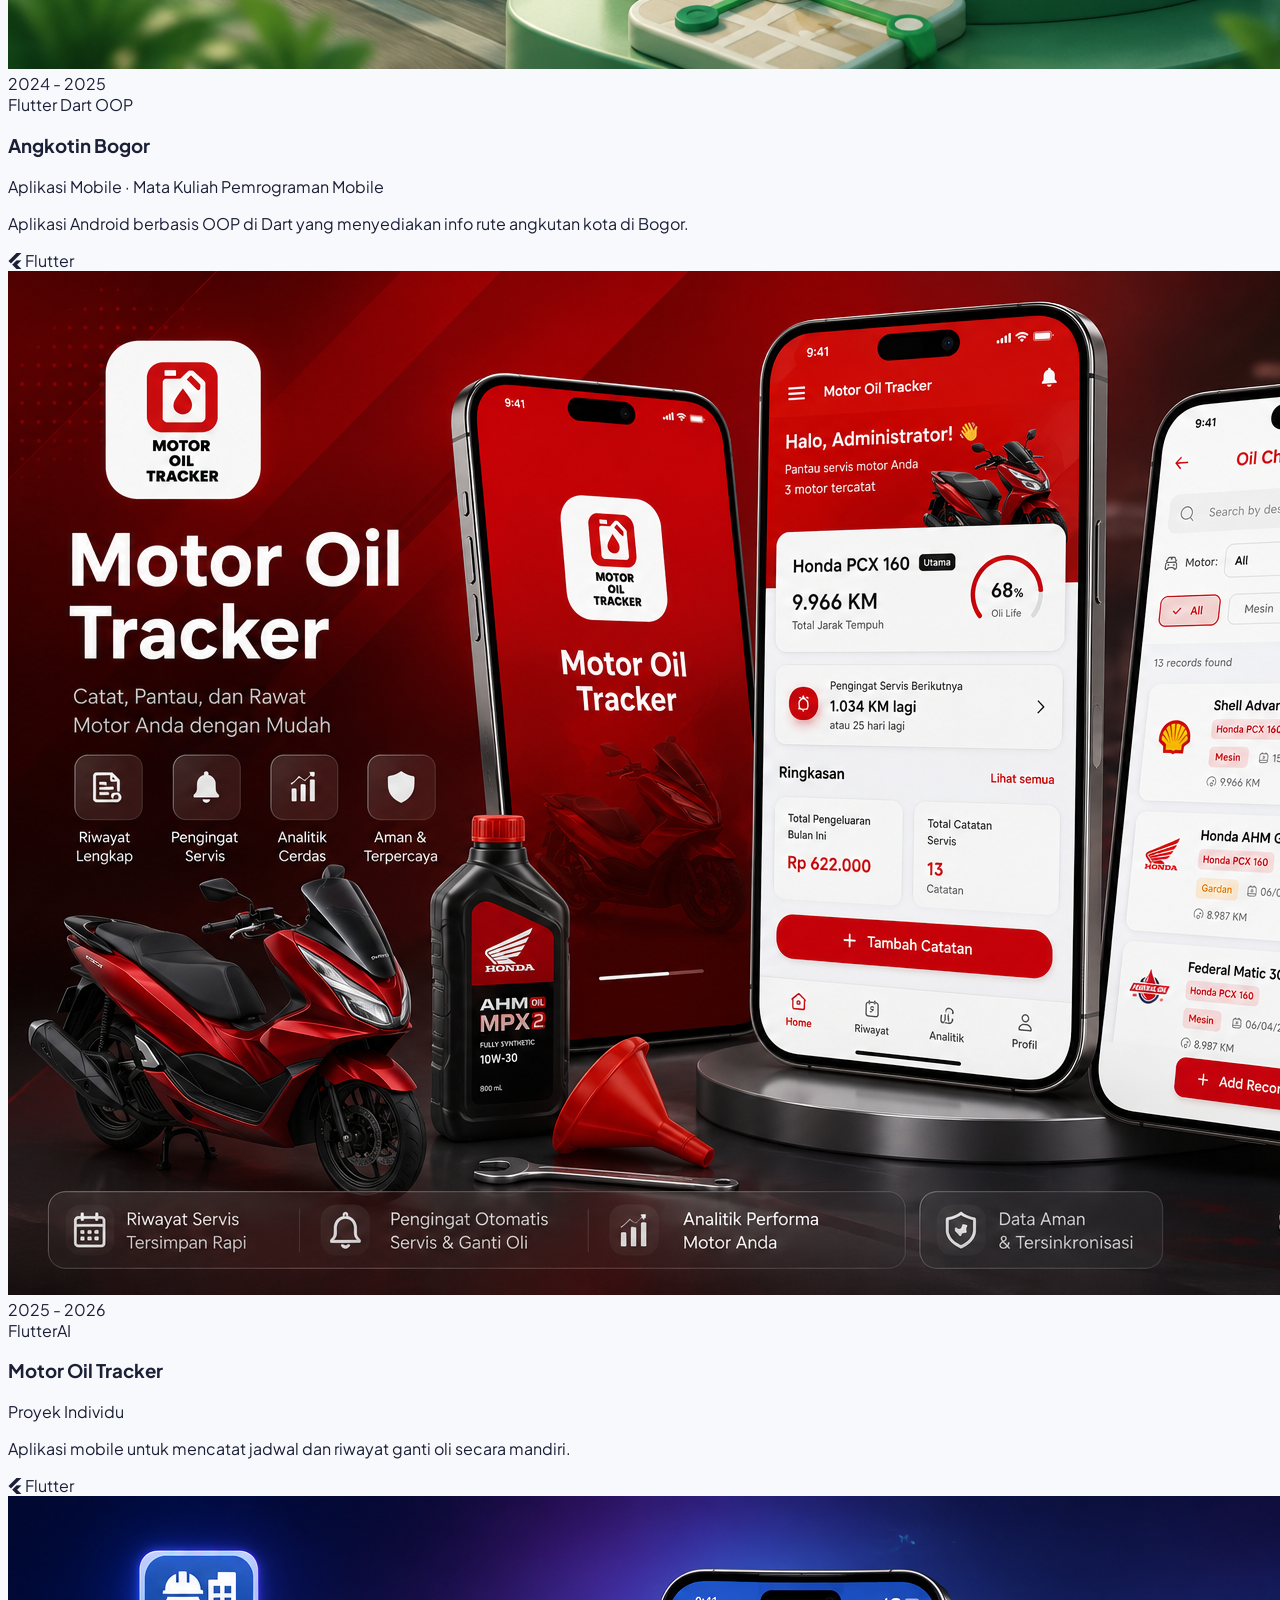
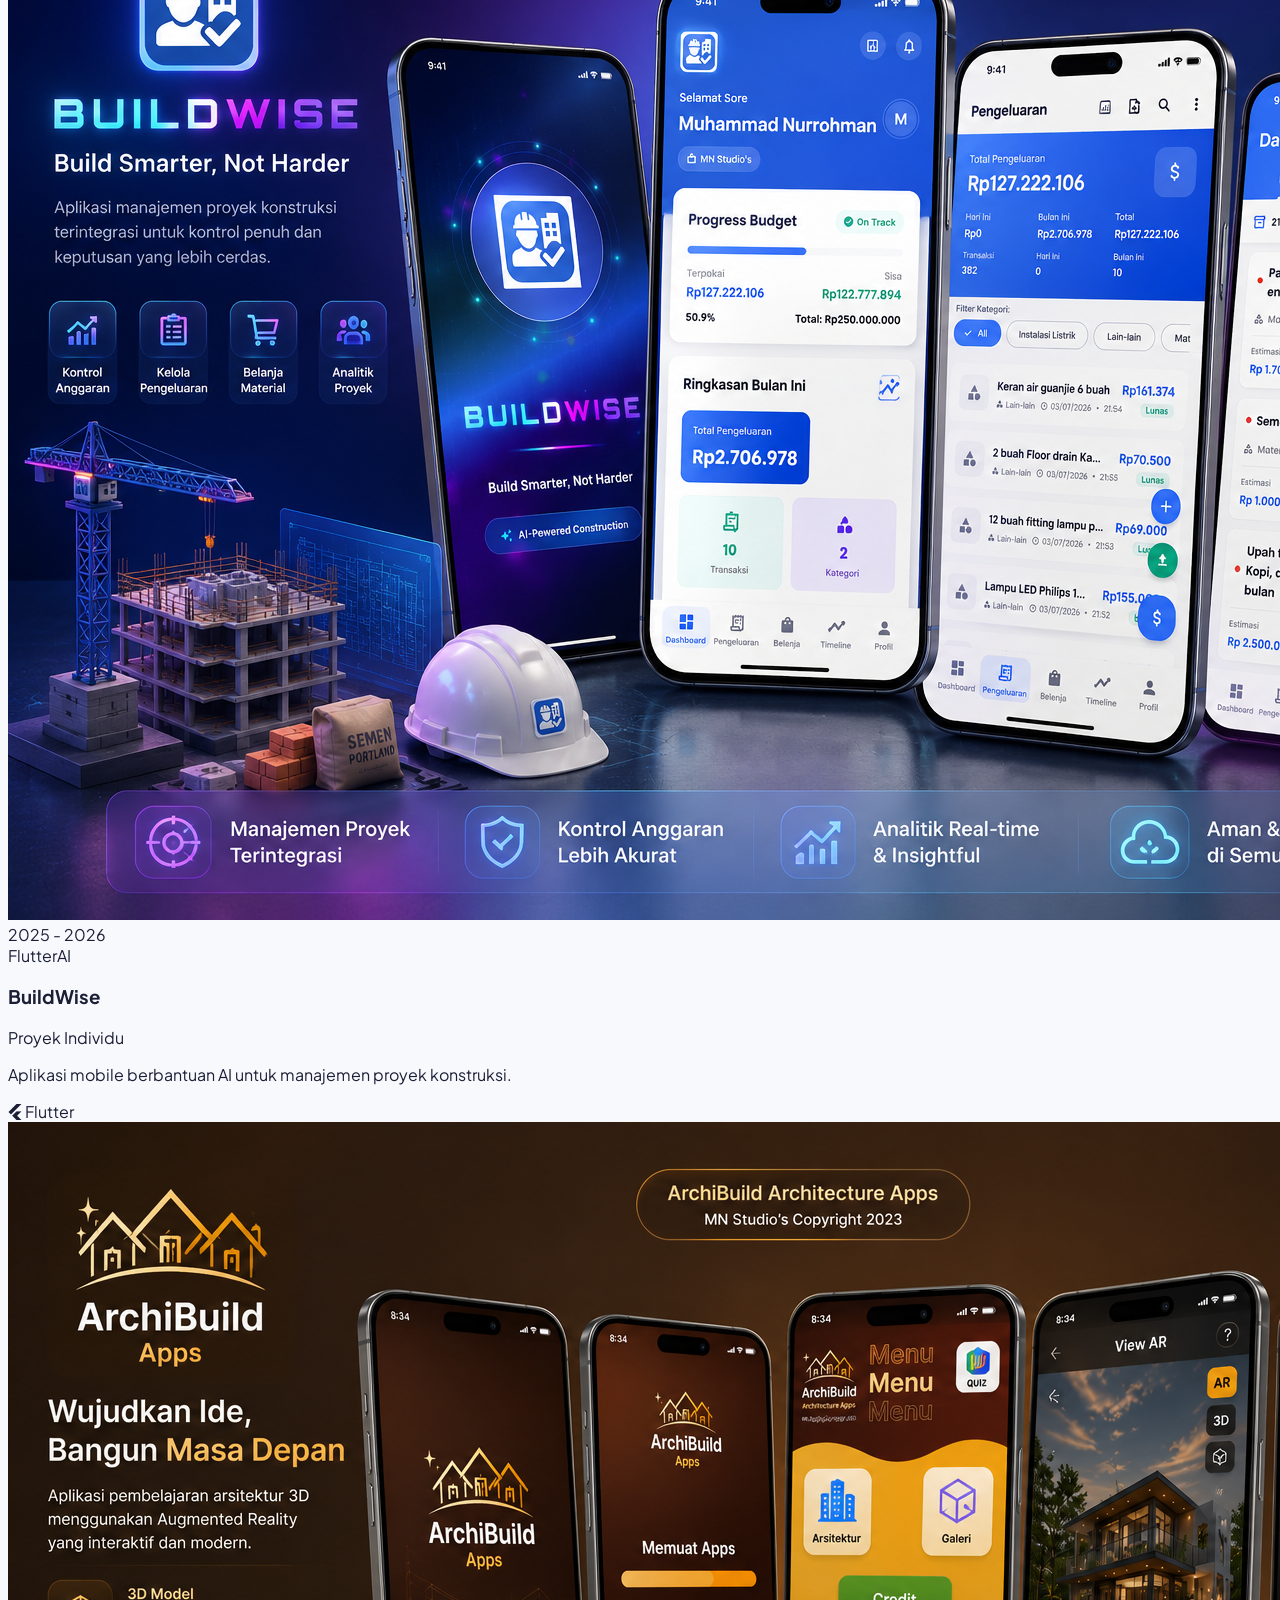
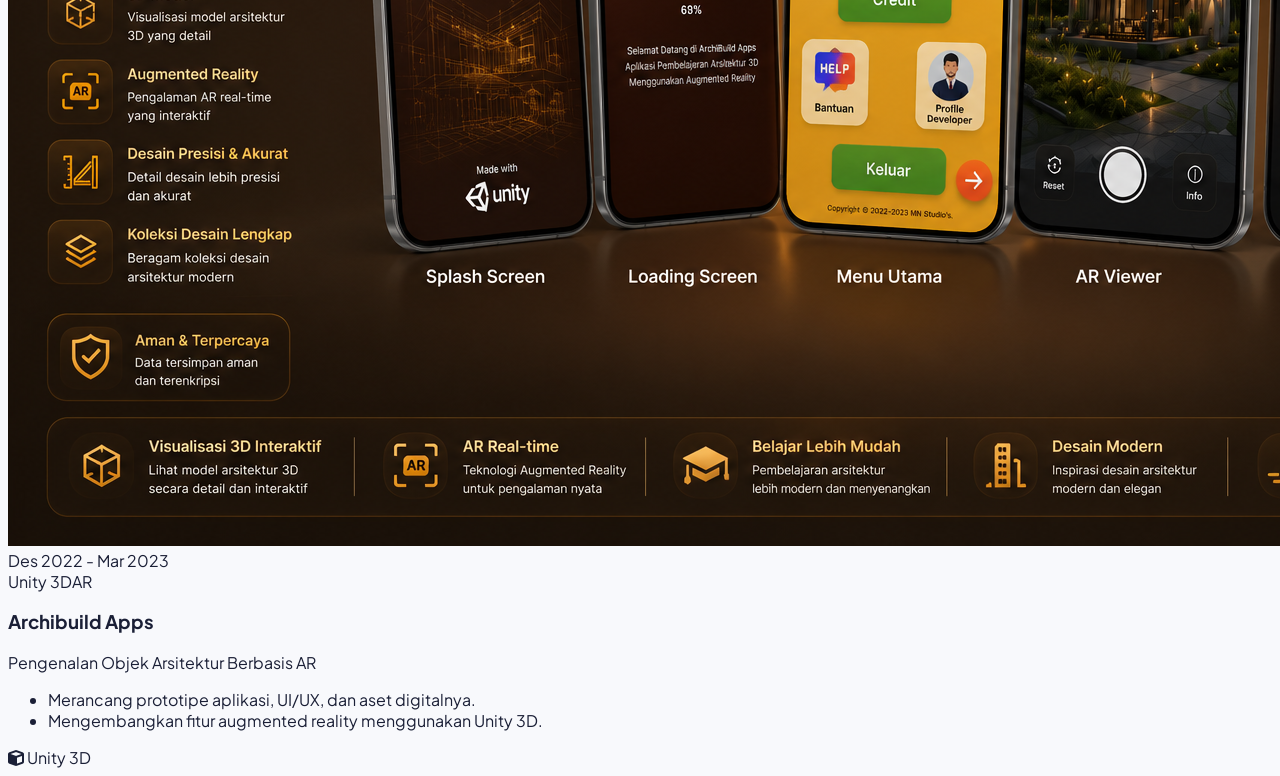
==== commit 496012f6: "Update Link Drive Project" ====
--- a/projects.html
+++ b/projects.html
@@ -11,8 +11,10 @@
 <link href="https://fonts.googleapis.com/css2?family=Plus+Jakarta+Sans:wght@400;500;600;700;800&family=Sora:wght@600;700;800&display=swap" rel="stylesheet">
 <link rel="stylesheet" href="https://cdnjs.cloudflare.com/ajax/libs/font-awesome/6.5.1/css/all.min.css">
 
-<!-- Tambahkan FsLightbox untuk fitur Zoom Gambar (Lightbox) -->
-<script src="https://cdn.jsdelivr.net/npm/fslightbox@3.4.1/index.js"></script>
+<!-- FIX #1: FsLightbox sekarang di-host LOKAL (bukan dari CDN jsdelivr) -->
+<!-- Ini mencegah masalah "Unsafe attempt to load URL" saat dibuka via file:// -->
+<!-- dan memastikan library selalu ter-load walau tanpa koneksi internet -->
+<script src="asset/js/fslightbox.js"></script>
 
 <script src="https://cdn.tailwindcss.com"></script>
 <script>
@@ -38,12 +40,18 @@
   
   .filter-btn {
     transition: all 0.3s ease;
-    padding: 0.5rem 1.25rem;
+    /* Menyamakan tinggi dan padding untuk konsistensi */
+    height: 48px;
+    padding: 0 1.5rem;
     border-radius: 9999px;
     border: 1px solid #e5e7eb;
     background: white;
     color: #4b5563;
     cursor: pointer;
+    display: inline-flex;
+    align-items: center;
+    justify-content: center;
+    font-weight: 500;
   }
   .filter-btn:hover { background: #f3f4f6; }
   .filter-btn.active { background: #F5A623; color: white; border-color: #F5A623; }
@@ -73,7 +81,7 @@
   
   .search-input:focus { outline: none; border-color: #F5A623; box-shadow: 0 0 0 3px rgba(245, 166, 35, 0.2); }
 
-  /* Modal Styles */
+  /* Modal Info Styles */
   .modal-overlay {
     position: fixed;
     top: 0; left: 0; width: 100%; height: 100%;
@@ -161,6 +169,18 @@
     0%, 100% { opacity: 1; }
     50% { opacity: 0.8; }
   }
+
+  /* FIX #2: Override reset Tailwind Preflight yang bikin tombol/icon FsLightbox
+     jadi tak terlihat (button & svg di-reset stylenya oleh Tailwind CDN).
+     Ini memastikan seluruh toolbar bawaan FsLightbox (termasuk tombol close)
+     selalu tampil normal, terlepas dari custom close button tambahan kita. */
+  .fslightbox-container button,
+  .fslightbox-container svg,
+  .fslightbox-toolbar-button {
+    all: revert;
+    box-sizing: border-box;
+  }
+  .fslightbox-toolbar-button { cursor: pointer !important; }
 </style>
 </head>
 <body>
@@ -191,13 +211,13 @@
         </div>
     </div>
 
-    <!-- SEARCH & FILTER (STICKY HEADER) -->
-    <div class="sticky top-20 z-40 bg-[#f8f9fc] py-4 flex flex-col md:flex-row gap-4 mb-8">
-        <div class="relative flex-1">
+    <!-- SEARCH & FILTER (STICKY HEADER) - DIPERBAIKI AGAR TIDAK IKUT TURUN -->
+    <div class="sticky top-[68px] z-40 bg-[#f8f9fc] py-4 flex flex-col lg:flex-row items-center gap-4 mb-8 w-full shadow-[0_4px_6px_-4px_rgba(0,0,0,0.03)]">
+        <div class="relative flex-1 w-full lg:max-w-md">
             <i class="fas fa-search absolute left-4 top-1/2 -translate-y-1/2 text-gray-400"></i>
-            <input type="text" id="searchInput" placeholder="Search project..." class="search-input w-full pl-12 pr-4 py-3 rounded-full border border-gray-200 bg-white shadow-sm focus:border-yellow transition-all text-sm">
-        </div>
-        <div class="flex gap-2 flex-wrap">
+            <input type="text" id="searchInput" placeholder="Search project..." class="search-input w-full pl-12 pr-4 h-12 rounded-full border border-gray-200 bg-white shadow-sm focus:border-yellow transition-all text-sm">
+        </div>
+        <div class="flex flex-wrap gap-2 w-full lg:w-auto justify-start lg:justify-end">
             <button class="filter-btn active" onclick="filterProjects('all')">Semua</button>
             <button class="filter-btn" onclick="filterProjects('website')">Website</button>
             <button class="filter-btn" onclick="filterProjects('mobile')">Mobile App</button>
@@ -208,12 +228,12 @@
     <!-- PROJECTS GRID -->
     <div id="projectGrid" class="grid md:grid-cols-2 lg:grid-cols-3 gap-6 relative min-h-[400px]">
         
-        <!-- Project Card Contoh: BOGARASA -->
+        <!-- Project Card: BOGARASA -->
         <div class="project-item bg-white p-6 rounded-2xl shadow-sm border border-gray-100 project-card h-full flex flex-col" 
              data-category="website uiux" 
              onclick="openModal('bogarasa')">
             <div class="relative w-full aspect-[16/9] bg-gray-100 rounded-xl overflow-hidden mb-4 border border-gray-100 group">
-                <a href="asset/Web_Bogarasa.jpg" data-lightbox="project-gallery" data-title="Bogarasa" class="block w-full h-full">
+                <a href="asset/Web_Bogarasa.jpg" data-fslightbox="project-gallery" data-title="Bogarasa" class="block w-full h-full" onclick="event.stopPropagation()">
                     <img src="asset/Web_Bogarasa.jpg" class="w-full h-full object-cover group-hover:scale-105 transition-transform duration-500" alt="Bogarasa" draggable="false">
                 </a>
                 <span class="absolute top-3 right-3 bg-yellow text-white text-[10px] font-bold px-2 py-1 rounded pointer-events-none">2024</span>
@@ -234,12 +254,12 @@
             </div>
         </div>
 
-        <!-- Project Card Contoh: SANTRI TPQ PRO -->
+        <!-- Project Card: SANTRI TPQ PRO -->
         <div class="project-item bg-white p-6 rounded-2xl shadow-sm border border-gray-100 project-card h-full flex flex-col" 
              data-category="mobile uiux" 
              onclick="openModal('santri')">
             <div class="relative w-full aspect-[16/9] bg-gray-100 rounded-xl overflow-hidden mb-4 border border-gray-100 group">
-                <a href="asset/Santri TPQ Pro.png" data-lightbox="project-gallery" data-title="Santri TPQ Pro" class="block w-full h-full">
+                <a href="asset/Santri TPQ Pro.png" data-fslightbox="project-gallery" data-title="Santri TPQ Pro" class="block w-full h-full" onclick="event.stopPropagation()">
                     <img src="asset/Santri TPQ Pro.png" class="w-full h-full object-cover group-hover:scale-105 transition-transform duration-500" alt="Santri TPQ Pro" draggable="false">
                 </a>
                 <span class="absolute top-3 right-3 bg-yellow text-white text-[10px] font-bold px-2 py-1 rounded pointer-events-none">2024 - 2025</span>
@@ -258,12 +278,12 @@
             </div>
         </div>
 
-        <!-- Project Card Contoh: SHOEZY -->
+        <!-- Project Card: SHOEZY -->
         <div class="project-item bg-white p-6 rounded-2xl shadow-sm border border-gray-100 project-card h-full flex flex-col" 
              data-category="mobile uiux" 
              onclick="openModal('shoezy')">
             <div class="relative w-full aspect-[16/9] bg-gray-100 rounded-xl overflow-hidden mb-4 border border-gray-100 group">
-                <a href="asset/Shoezy.png" data-lightbox="project-gallery" data-title="Shoezy" class="block w-full h-full">
+                <a href="asset/Shoezy.png" data-fslightbox="project-gallery" data-title="Shoezy" class="block w-full h-full" onclick="event.stopPropagation()">
                     <img src="asset/Shoezy.png" class="w-full h-full object-cover group-hover:scale-105 transition-transform duration-500" alt="Shoezy" draggable="false">
                 </a>
                 <span class="absolute top-3 right-3 bg-yellow text-white text-[10px] font-bold px-2 py-1 rounded pointer-events-none">2024 - 2025</span>
@@ -282,10 +302,10 @@
             </div>
         </div>
 
-        <!-- Project 4: ANGKOTIN -->
+        <!-- Project: ANGKOTIN -->
         <div class="project-item bg-white p-6 rounded-2xl shadow-sm border border-gray-100 project-card h-full flex flex-col" data-category="mobile uiux" onclick="openModal('angkotin')">
             <div class="relative w-full aspect-[16/9] bg-gray-100 rounded-xl overflow-hidden mb-4 border border-gray-100 group">
-                <a href="asset/Angkotin.png" data-lightbox="project-gallery" data-title="Angkotin Bogor" class="block w-full h-full"><img src="asset/Angkotin.png" class="w-full h-full object-cover group-hover:scale-105 transition-transform duration-500" alt="Angkotin Bogor" draggable="false"></a>
+                <a href="asset/Angkotin.png" data-fslightbox="project-gallery" data-title="Angkotin Bogor" class="block w-full h-full" onclick="event.stopPropagation()"><img src="asset/Angkotin.png" class="w-full h-full object-cover group-hover:scale-105 transition-transform duration-500" alt="Angkotin Bogor" draggable="false"></a>
                 <span class="absolute top-3 right-3 bg-yellow text-white text-[10px] font-bold px-2 py-1 rounded pointer-events-none">2024 - 2025</span>
             </div>
             <div class="flex flex-wrap gap-2 mb-3">
@@ -300,10 +320,10 @@
             <div class="mt-auto flex flex-wrap gap-3 items-center text-xs text-gray-400 pt-3 border-t border-gray-100"><span class="flex items-center gap-1"><i class="fa-brands fa-flutter"></i> Flutter</span></div>
         </div>
 
-        <!-- Project 5: MOTOR OIL -->
+        <!-- Project: MOTOR OIL -->
         <div class="project-item bg-white p-6 rounded-2xl shadow-sm border border-gray-100 project-card h-full flex flex-col" data-category="mobile uiux" onclick="openModal('motor')">
             <div class="relative w-full aspect-[16/9] bg-gray-100 rounded-xl overflow-hidden mb-4 border border-gray-100 group">
-                <a href="asset/Motor Oil Tracker.png" data-lightbox="project-gallery" data-title="Motor Oil Tracker" class="block w-full h-full"><img src="asset/Motor Oil Tracker.png" class="w-full h-full object-cover group-hover:scale-105 transition-transform duration-500" alt="Motor Oil Tracker" draggable="false"></a>
+                <a href="asset/Motor Oil Tracker.png" data-fslightbox="project-gallery" data-title="Motor Oil Tracker" class="block w-full h-full" onclick="event.stopPropagation()"><img src="asset/Motor Oil Tracker.png" class="w-full h-full object-cover group-hover:scale-105 transition-transform duration-500" alt="Motor Oil Tracker" draggable="false"></a>
                 <span class="absolute top-3 right-3 bg-yellow text-white text-[10px] font-bold px-2 py-1 rounded pointer-events-none">2025 - 2026</span>
             </div>
             <div class="flex flex-wrap gap-2 mb-3"><span class="text-[10px] font-bold bg-yellow text-white px-2 py-1 rounded-full">Flutter</span><span class="text-[10px] font-bold bg-yellow text-white px-2 py-1 rounded-full">AI</span></div>
@@ -314,10 +334,10 @@
             <div class="mt-auto flex flex-wrap gap-3 items-center text-xs text-gray-400 pt-3 border-t border-gray-100"><span class="flex items-center gap-1"><i class="fa-brands fa-flutter"></i> Flutter</span></div>
         </div>
 
-        <!-- Project 6: BUILDWISE -->
+        <!-- Project: BUILDWISE -->
         <div class="project-item bg-white p-6 rounded-2xl shadow-sm border border-gray-100 project-card h-full flex flex-col" data-category="mobile uiux" onclick="openModal('buildwise')">
             <div class="relative w-full aspect-[16/9] bg-gray-100 rounded-xl overflow-hidden mb-4 border border-gray-100 group">
-                <a href="asset/BuildWise.png" data-lightbox="project-gallery" data-title="BuildWise" class="block w-full h-full"><img src="asset/BuildWise.png" class="w-full h-full object-cover group-hover:scale-105 transition-transform duration-500" alt="Buildwise" draggable="false"></a>
+                <a href="asset/BuildWise.png" data-fslightbox="project-gallery" data-title="BuildWise" class="block w-full h-full" onclick="event.stopPropagation()"><img src="asset/BuildWise.png" class="w-full h-full object-cover group-hover:scale-105 transition-transform duration-500" alt="Buildwise" draggable="false"></a>
                 <span class="absolute top-3 right-3 bg-yellow text-white text-[10px] font-bold px-2 py-1 rounded pointer-events-none">2025 - 2026</span>
             </div>
             <div class="flex flex-wrap gap-2 mb-3"><span class="text-[10px] font-bold bg-yellow text-white px-2 py-1 rounded-full">Flutter</span><span class="text-[10px] font-bold bg-yellow text-white px-2 py-1 rounded-full">AI</span></div>
@@ -328,10 +348,10 @@
             <div class="mt-auto flex flex-wrap gap-3 items-center text-xs text-gray-400 pt-3 border-t border-gray-100"><span class="flex items-center gap-1"><i class="fa-brands fa-flutter"></i> Flutter</span></div>
         </div>
 
-        <!-- Project 7: ARCHIBUILD -->
+        <!-- Project: ARCHIBUILD -->
         <div class="project-item bg-white p-6 rounded-2xl shadow-sm border border-gray-100 project-card h-full flex flex-col" data-category="mobile uiux" onclick="openModal('archibuild')">
             <div class="relative w-full aspect-[16/9] bg-gray-100 rounded-xl overflow-hidden mb-4 border border-gray-100 group">
-                <a href="asset/ArchiBuild.png" data-lightbox="project-gallery" data-title="Archibuild Apps" class="block w-full h-full"><img src="asset/ArchiBuild.png" class="w-full h-full object-cover group-hover:scale-105 transition-transform duration-500" alt="Archibuild AR" draggable="false"></a>
+                <a href="asset/ArchiBuild.png" data-fslightbox="project-gallery" data-title="Archibuild Apps" class="block w-full h-full" onclick="event.stopPropagation()"><img src="asset/ArchiBuild.png" class="w-full h-full object-cover group-hover:scale-105 transition-transform duration-500" alt="Archibuild AR" draggable="false"></a>
                 <span class="absolute top-3 right-3 bg-yellow text-white text-[10px] font-bold px-2 py-1 rounded pointer-events-none">Des 2022 - Mar 2023</span>
             </div>
             <div class="flex flex-wrap gap-2 mb-3"><span class="text-[10px] font-bold bg-yellow text-white px-2 py-1 rounded-full">Unity 3D</span><span class="text-[10px] font-bold bg-yellow text-white px-2 py-1 rounded-full">AR</span></div>
@@ -350,6 +370,7 @@
 <!-- SINGLE DYNAMIC MODAL -->
 <div id="projectModal" class="modal-overlay" onclick="closeModal(event)">
     <div class="modal-box" onclick="event.stopPropagation()">
+        <!-- Tombol Close untuk Modal Info Project -->
         <button onclick="closeModalDirectly(event)" class="absolute top-4 right-4 w-8 h-8 rounded-full bg-gray-100 hover:bg-gray-200 flex items-center justify-center text-gray-600 transition-colors"><i class="fas fa-times"></i></button>
         
         <img id="modalImage" src="" alt="" class="w-full h-48 object-cover rounded-xl mb-4 border border-gray-100" draggable="false">
@@ -365,6 +386,17 @@
 
 <script>
     // ============================================
+    // 0. INISIALISASI FSLIGHTBOX
+    // ============================================
+    window.addEventListener('load', function() {
+        if (typeof refreshFsLightbox === 'undefined') {
+            console.error('❌ FsLightbox gagal dimuat! Pastikan file asset/js/fslightbox.js ada dan halaman dibuka lewat server (http://...), bukan file://');
+            return;
+        }
+        refreshFsLightbox();
+    });
+
+    // ============================================
     // 1. DATA PROYEK (MUDAH DI-EDIT)
     // ============================================
     const projectData = {
@@ -382,7 +414,7 @@
             title: 'Santri TPQ Pro', 
             subtitle: 'Aplikasi Mobile · Mata Kuliah Pemrograman Mobile',
             desc: 'Aplikasi Android berbasis OOP di Dart untuk mengelola data santri, penilaian, dan presensi.',
-            link: 'https://drive.google.com/your-santri-link-here'
+            link: 'https://drive.google.com/file/d/1yzEh5FFDhn-ep-XZR8z20MHZRUC14T4J/view?usp=sharing'
         },
         'shoezy': { 
             img: 'asset/Shoezy.png', 
@@ -390,7 +422,7 @@
             title: 'Shoezy', 
             subtitle: 'Aplikasi Mobile · Mata Kuliah Pemrograman Mobile',
             desc: 'Aplikasi Android berbasis OOP di Dart yang berfungsi sebagai e-commerce sepatu.',
-            link: 'https://drive.google.com/your-shoezy-link-here'
+            link: 'https://drive.google.com/file/d/1iVXocAQ0PaWvTTqMMbqPqv4PKogA2nQC/view?usp=sharing'
         },
         'angkotin': { 
             img: 'asset/Angkotin.png', 
@@ -398,7 +430,7 @@
             title: 'Angkotin Bogor', 
             subtitle: 'Aplikasi Mobile · Mata Kuliah Pemrograman Mobile',
             desc: 'Aplikasi Android berbasis OOP di Dart yang menyediakan info rute angkutan kota di Bogor.',
-            link: 'https://drive.google.com/your-angkotin-link-here'
+            link: 'https://drive.google.com/file/d/1mYFf3QdNukQlRaMM2QiLanagCiSqsdTv/view?usp=sharing'
         },
         'motor': { 
             img: 'asset/Motor Oil Tracker.png', 
@@ -406,7 +438,7 @@
             title: 'Motor Oil Tracker', 
             subtitle: 'Proyek Individu',
             desc: 'Aplikasi mobile untuk mencatat jadwal dan riwayat ganti oli secara mandiri. Dibangun dari riset kebutuhan, desain UI/UX, hingga seluruh fitur intinya.',
-            link: 'https://drive.google.com/your-motor-link-here'
+            link: 'https://drive.google.com/file/d/1jrCEI25r51cIzdxhJMbaC1CLcrMsNkR3/view?usp=sharing'
         },
         'buildwise': { 
             img: 'asset/BuildWise.png', 
@@ -422,12 +454,12 @@
             title: 'Archibuild Apps', 
             subtitle: 'Pengenalan Objek Arsitektur Berbasis AR',
             desc: '<ul class="list-disc pl-4 space-y-1.5"><li>Merancang prototipe aplikasi, UI/UX, dan aset digitalnya.</li><li>Mengembangkan fitur augmented reality menggunakan Unity 3D.</li></ul>',
-            link: 'https://drive.google.com/your-archibuild-link-here'
+            link: 'https://drive.google.com/file/d/1s7OHfy7NwThwpn5nrtBXc3hhlg-fp3F6/view?usp=sharing'
         }
     };
 
     // ============================================
-    // 2. LOGIKA MODAL DINAMIS
+    // 2. LOGIKA MODAL DINAMIS (UNTUK DETAIL PROJECT)
     // ============================================
     function openModal(projectId) {
         const data = projectData[projectId];
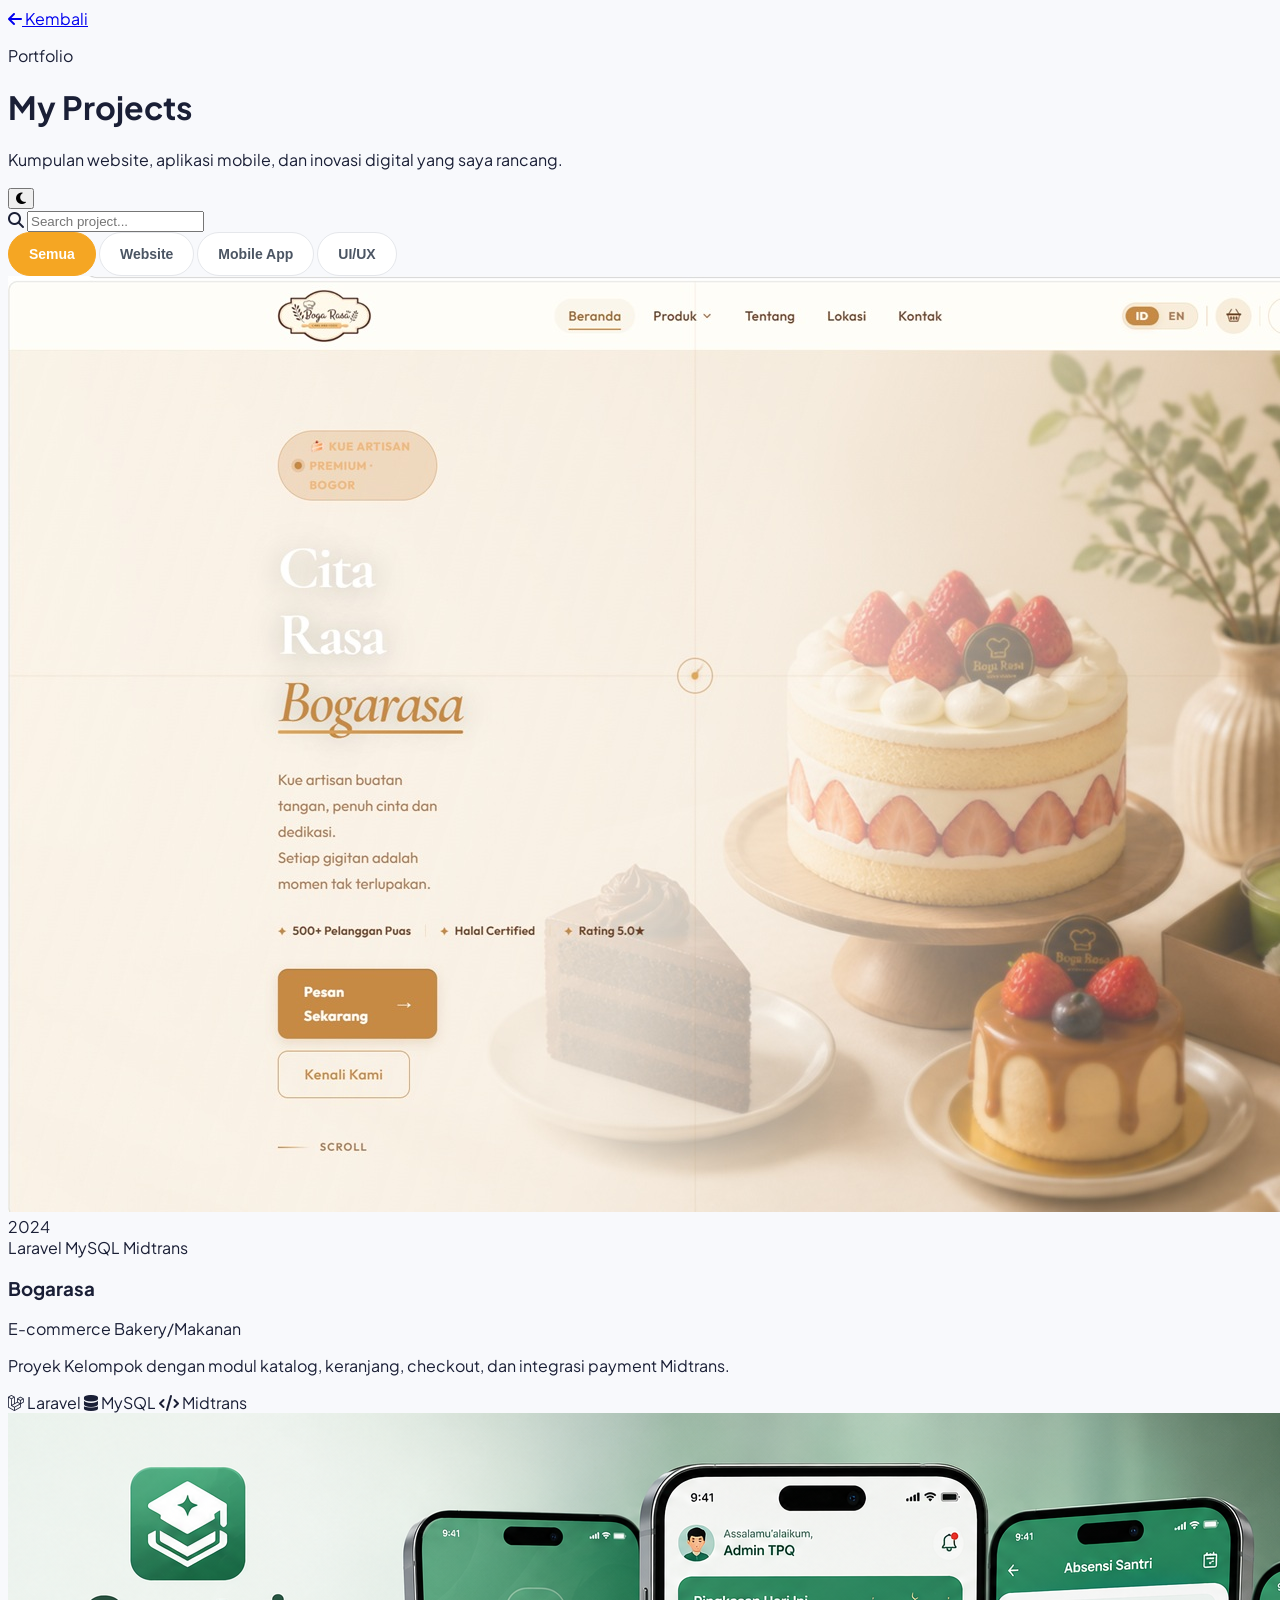
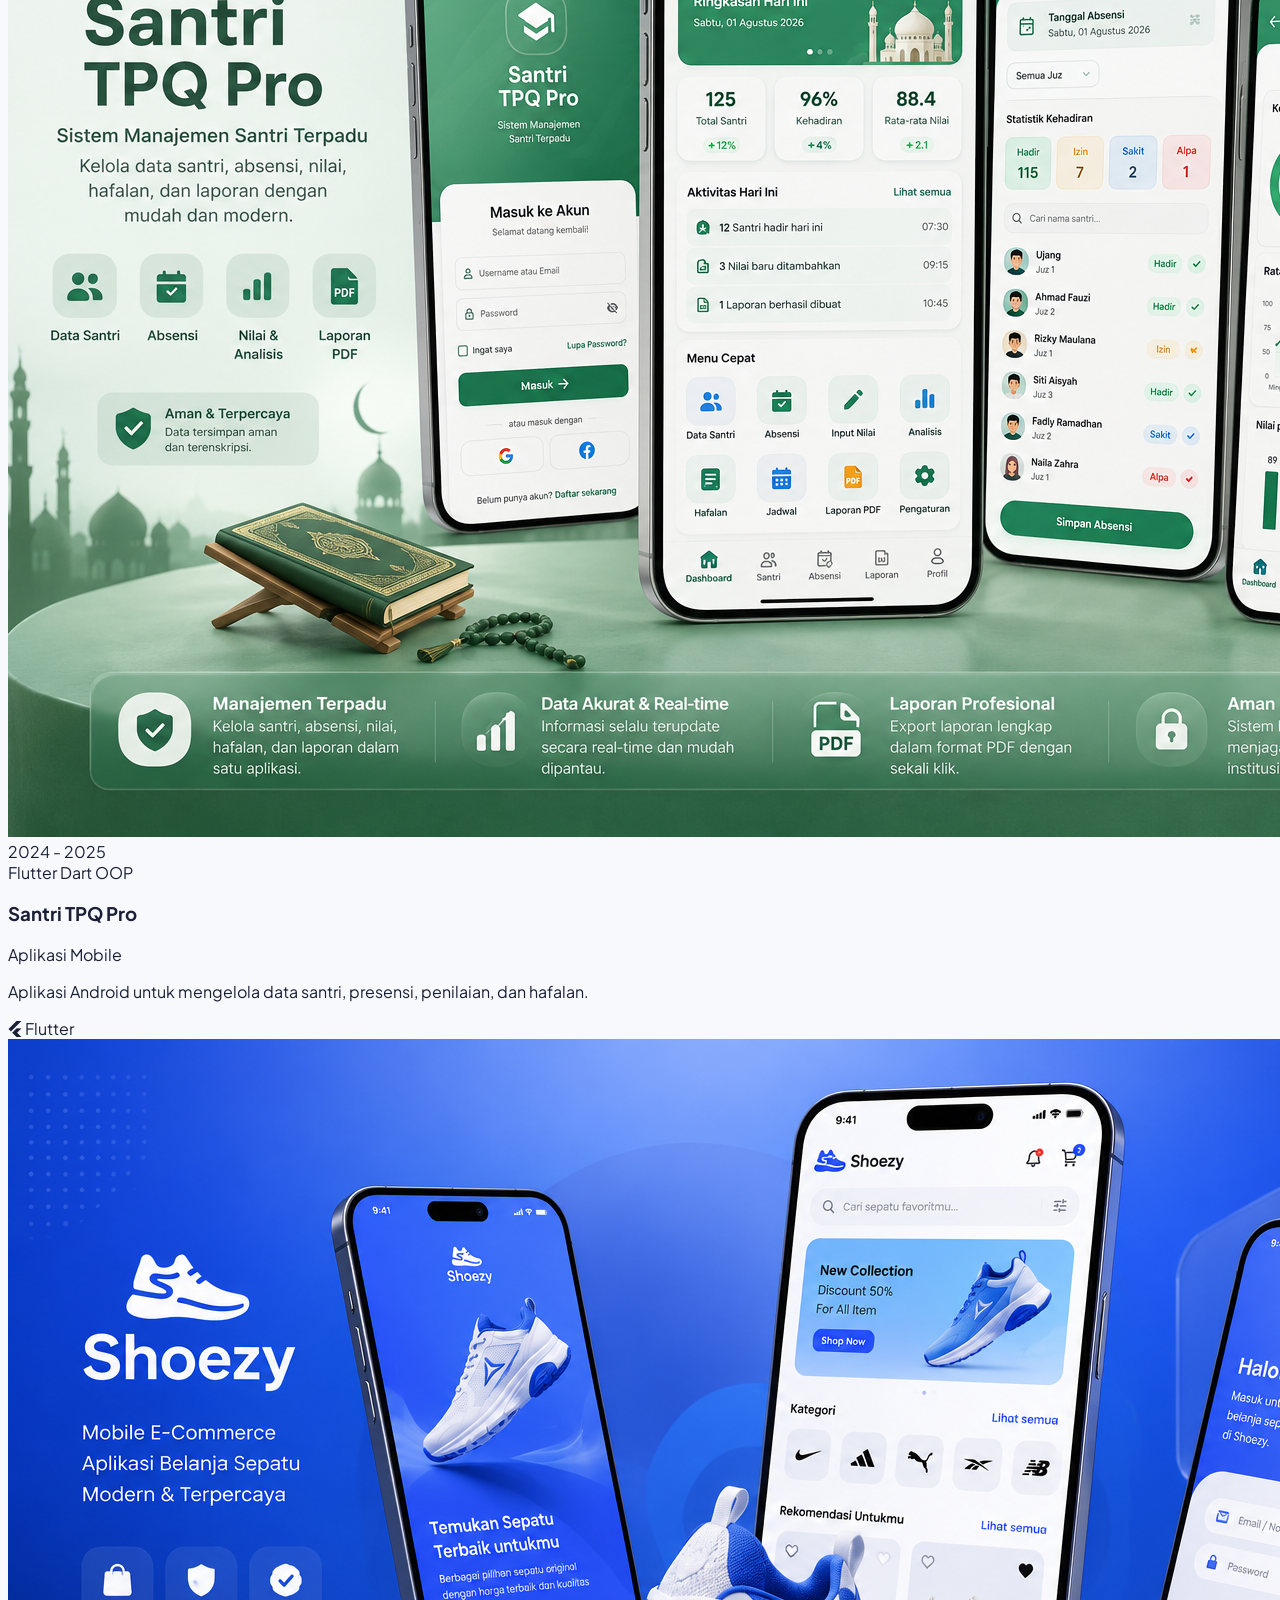
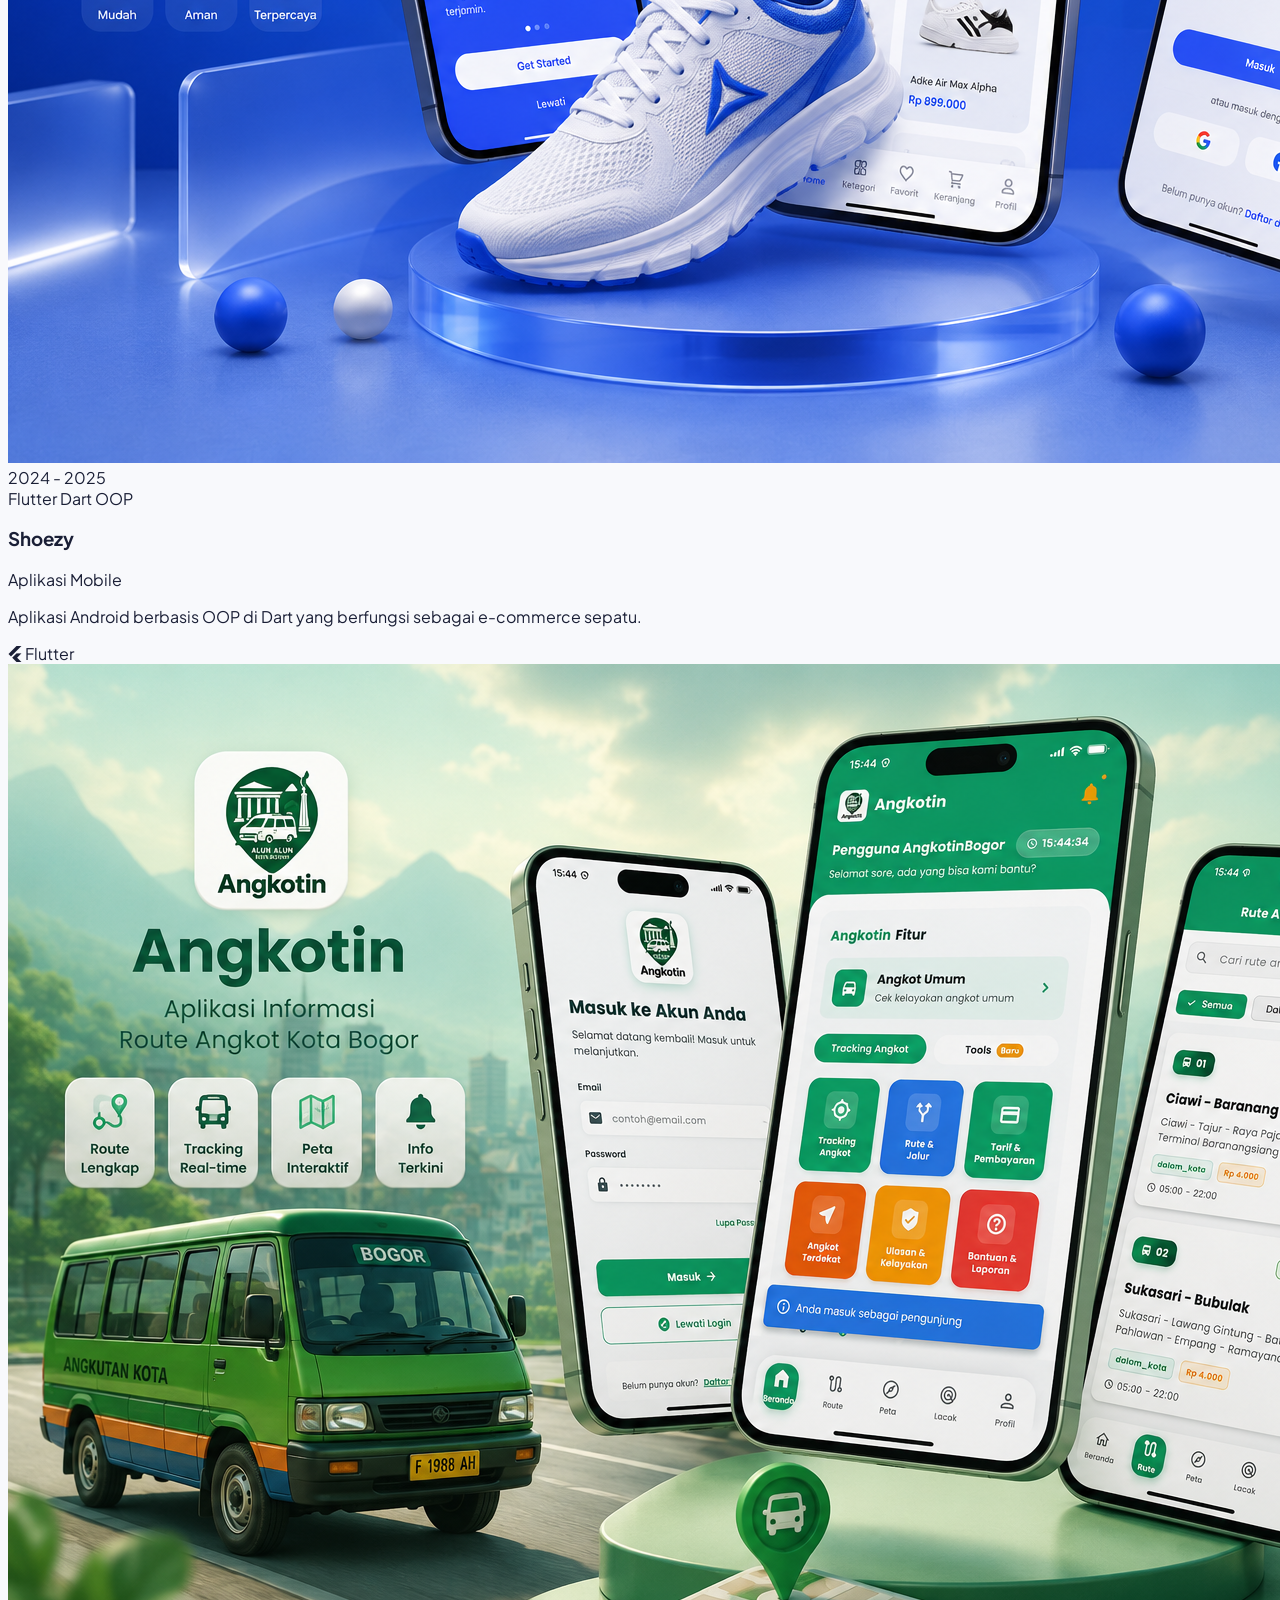
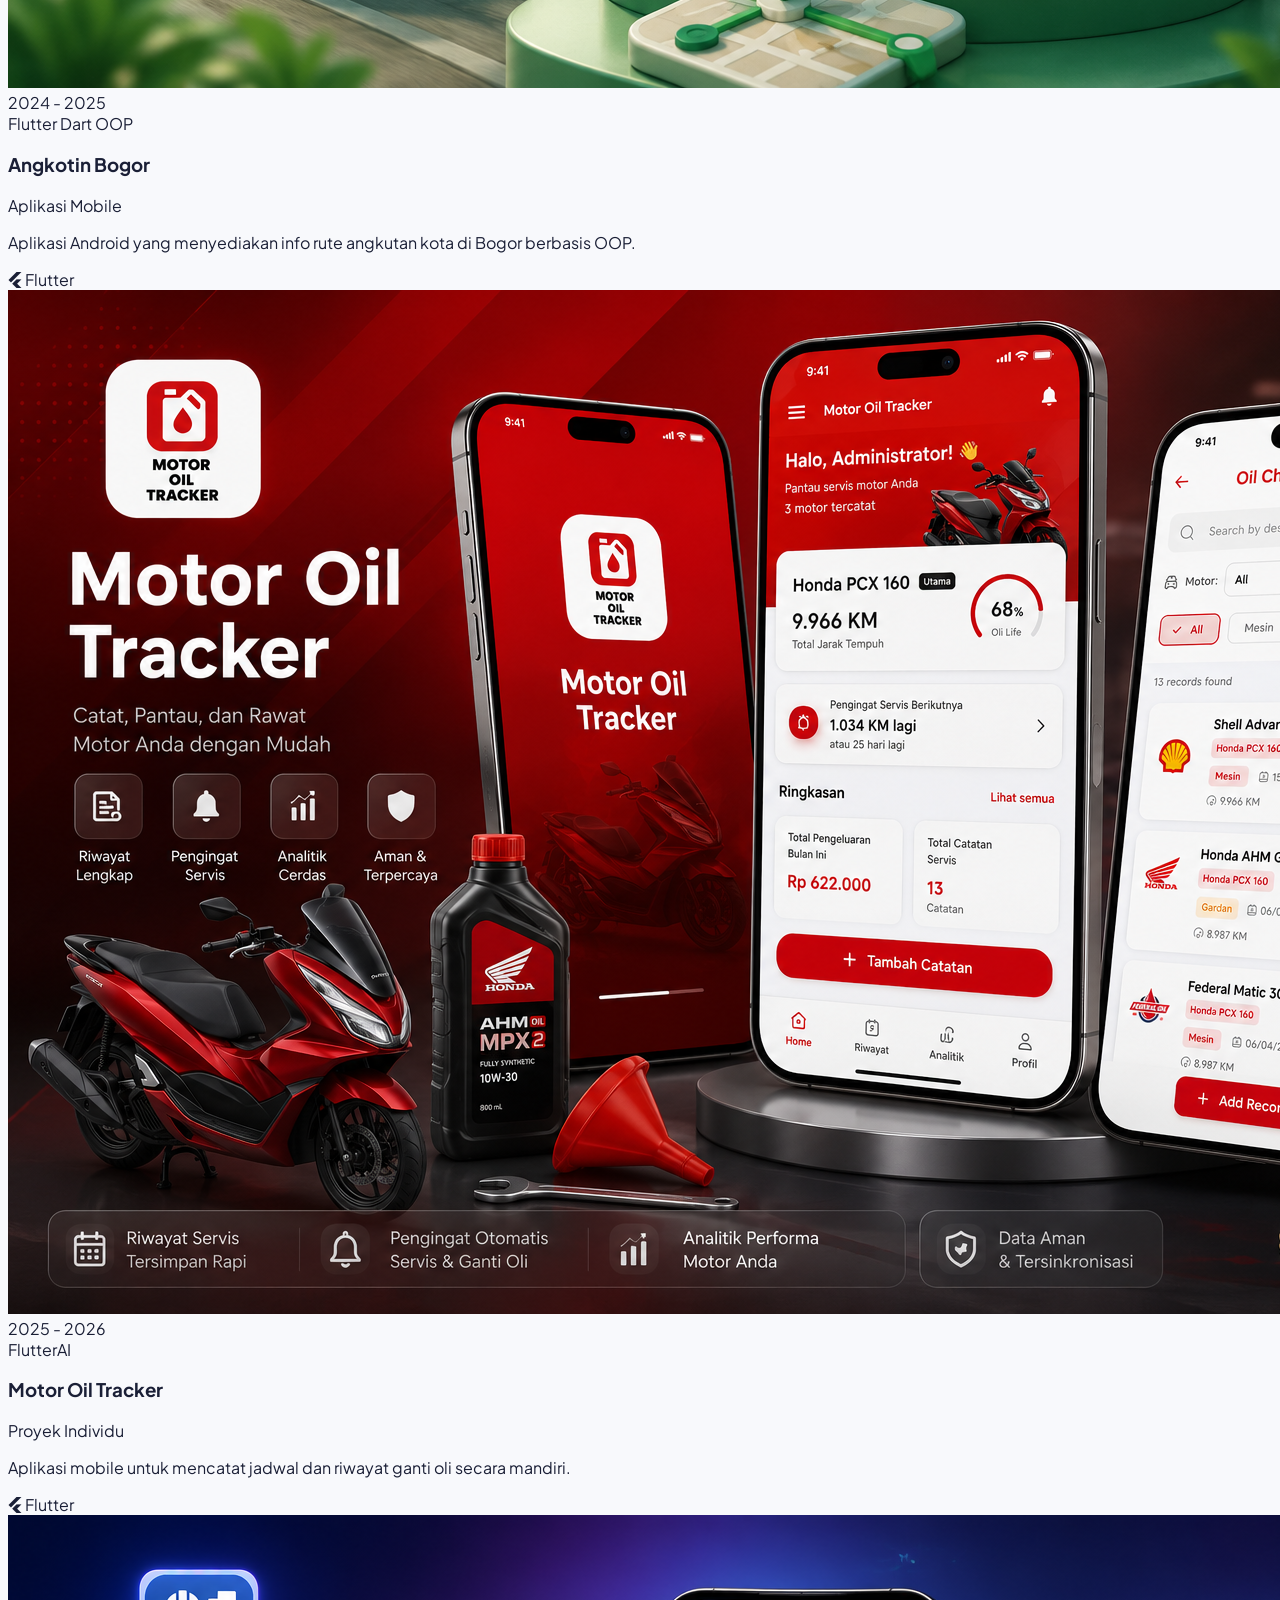
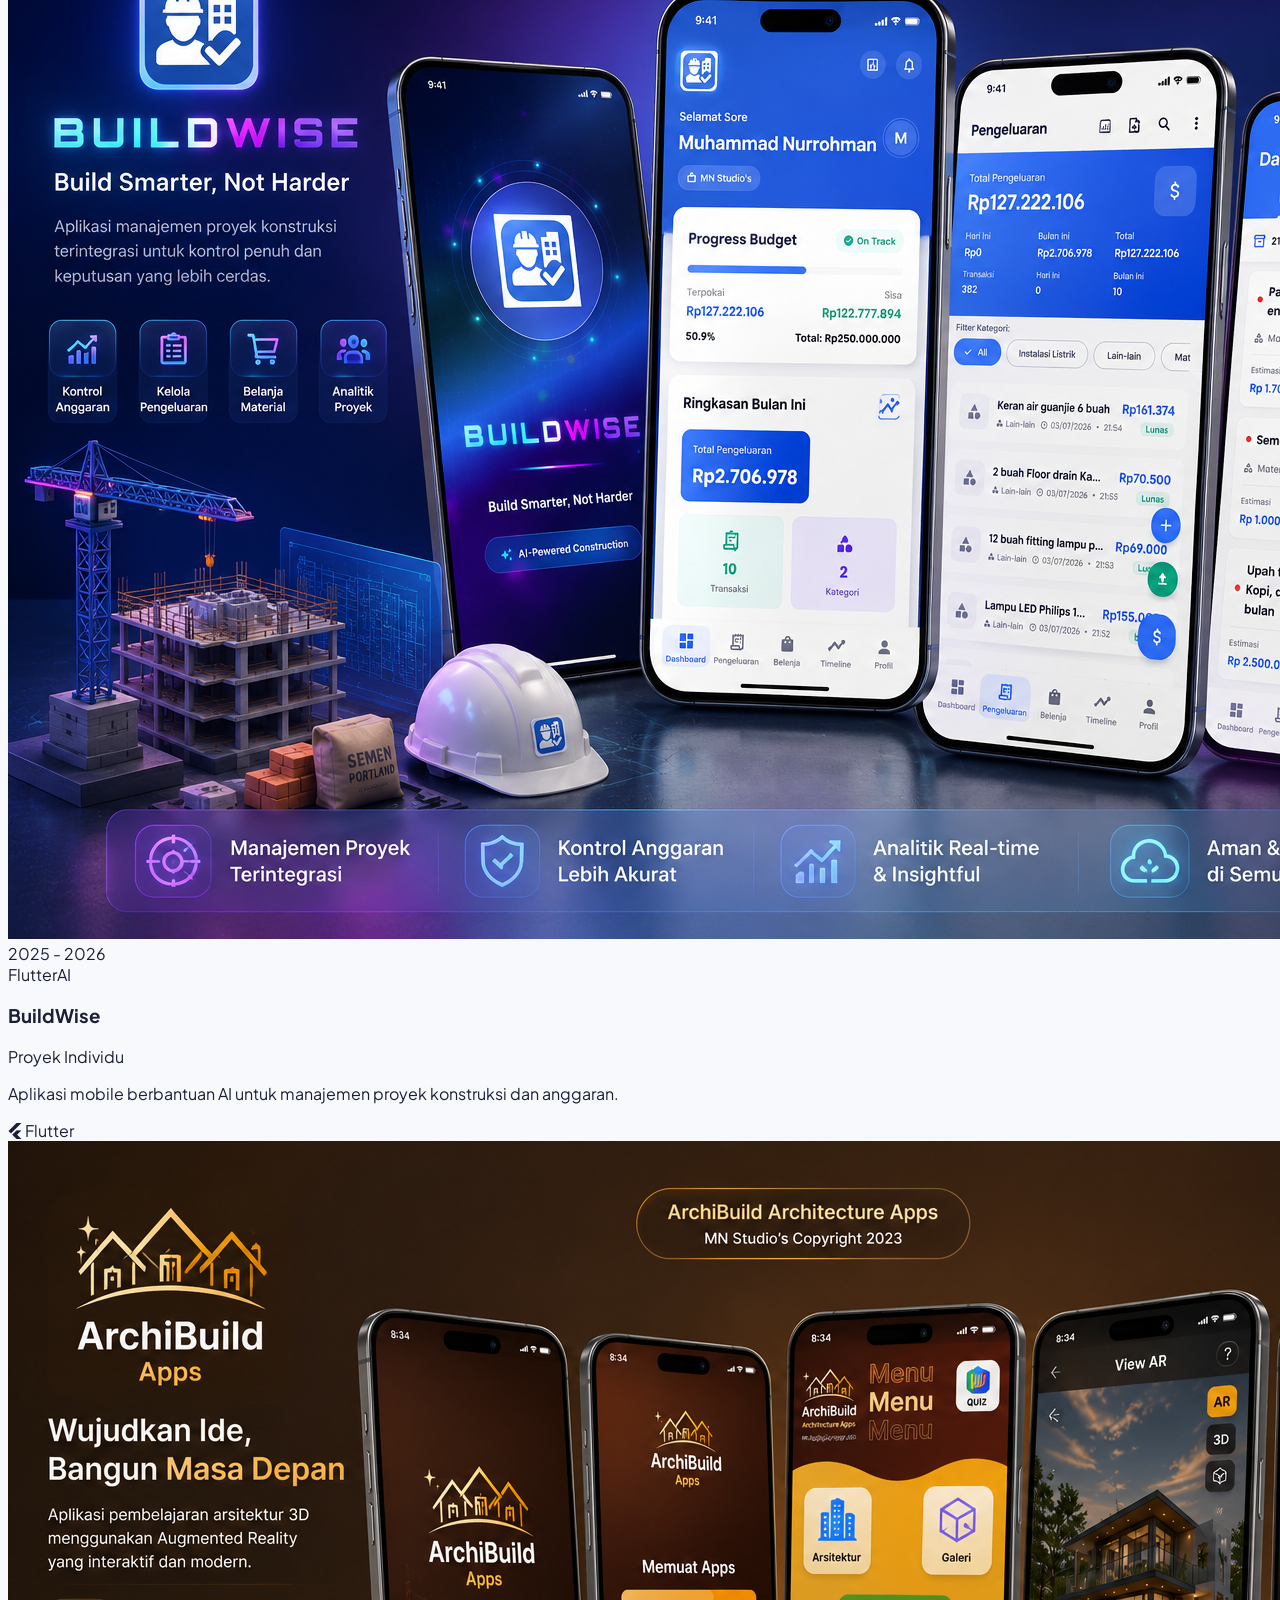
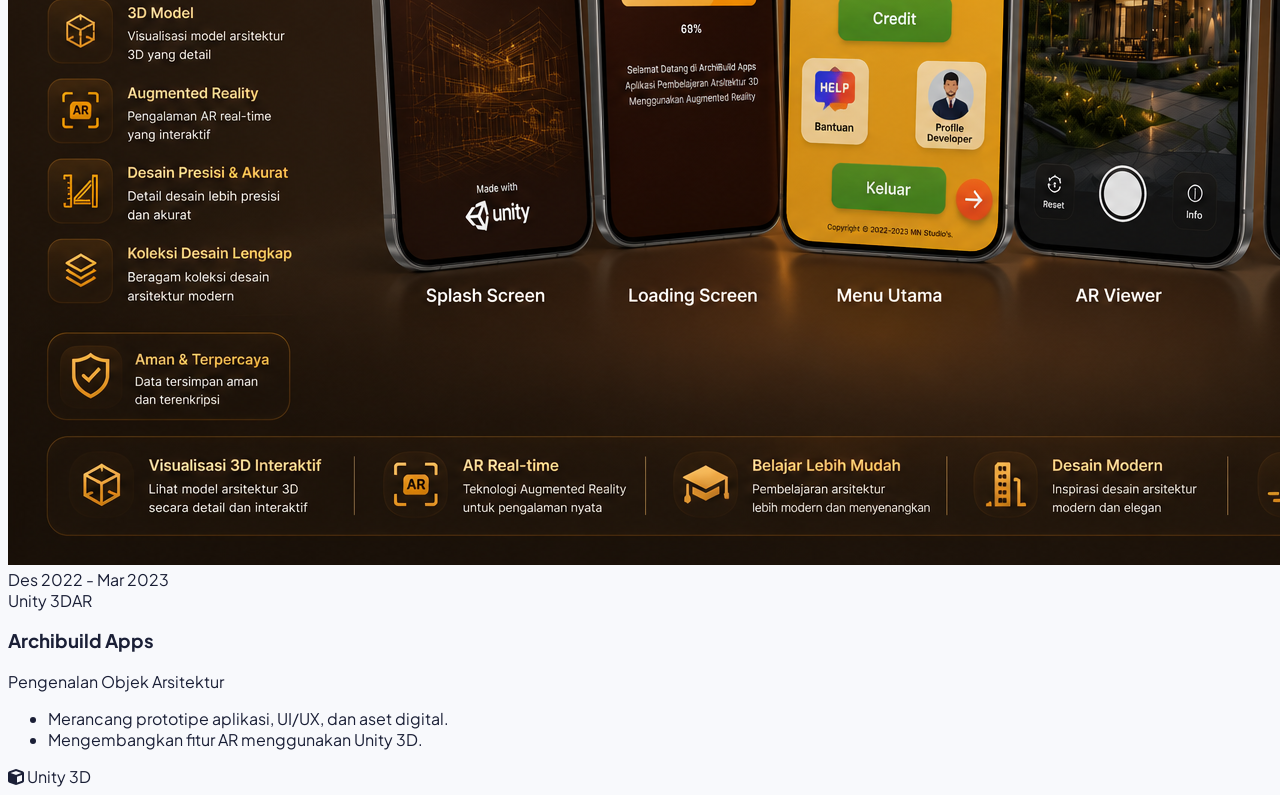
==== commit 80852491: "menambahkan fitur dark mode dan responsif" ====
--- a/projects.html
+++ b/projects.html
@@ -3,22 +3,19 @@
 <head>
 <meta charset="UTF-8">
 <meta name="viewport" content="width=device-width, initial-scale=1.0">
-<title>Muhammad Nurrohman | Portfolio & Projects - Laravel & Flutter Developer</title>
-<meta name="description" content="Portfolio Muhammad Nurrohman. Lihat project Laravel, Flutter, dan desain UI/UX terbaik saya. Tersedia untuk kolaborasi dan pekerjaan lepas.">
+<title>Muhammad Nurrohman | Portfolio & Projects</title>
+<meta name="description" content="Portfolio Muhammad Nurrohman. Lihat project Laravel, Flutter, dan desain UI/UX terbaik saya.">
 <meta name="keywords" content="Laravel Developer, Flutter Developer, Portfolio, Muhammad Nurrohman, Web Developer Indonesia">
 <link rel="preconnect" href="https://fonts.googleapis.com">
 <link rel="preconnect" href="https://fonts.gstatic.com" crossorigin>
 <link href="https://fonts.googleapis.com/css2?family=Plus+Jakarta+Sans:wght@400;500;600;700;800&family=Sora:wght@600;700;800&display=swap" rel="stylesheet">
 <link rel="stylesheet" href="https://cdnjs.cloudflare.com/ajax/libs/font-awesome/6.5.1/css/all.min.css">
-
-<!-- FIX #1: FsLightbox sekarang di-host LOKAL (bukan dari CDN jsdelivr) -->
-<!-- Ini mencegah masalah "Unsafe attempt to load URL" saat dibuka via file:// -->
-<!-- dan memastikan library selalu ter-load walau tanpa koneksi internet -->
 <script src="asset/js/fslightbox.js"></script>
 
 <script src="https://cdn.tailwindcss.com"></script>
 <script>
   tailwind.config = {
+    darkMode: 'class',
     theme: {
       extend: {
         colors: {
@@ -36,13 +33,28 @@
 </script>
 <style>
   body { font-family: 'Plus Jakarta Sans', sans-serif; background: #f8f9fc; color: #1a1f36; }
+  
+  /* DARK MODE STYLES - RESPONSIVE */
+  .dark body { background: #111827; color: #f3f4f6; }
+  .dark .bg-white { background: #1f2937; }
+  .dark .border-gray-100 { border-color: #374151; }
+  .dark .text-navy { color: #f3f4f6; }
+  .dark .text-gray-600 { color: #9ca3af; }
+  .dark .text-gray-400 { color: #6b7280; }
+  .dark .bg-gray-100 { background: #374151; }
+  .dark .bg-[#f8f9fc] { background: #111827; }
+  .dark .border-gray-200 { border-color: #374151; }
+  .dark .shadow-sm { box-shadow: 0 1px 2px 0 rgba(0, 0, 0, 0.5); }
+  .dark .modal-box { background: #1f2937; }
+  .dark .search-input { background: #1f2937; color: #f3f4f6; border-color: #374151; }
+  
   ::selection { background: #F5A623; color: #ffffff; }
   
+  /* FILTER BUTTON */
   .filter-btn {
     transition: all 0.3s ease;
-    /* Menyamakan tinggi dan padding untuk konsistensi */
-    height: 48px;
-    padding: 0 1.5rem;
+    height: 44px; /* Sedikit lebih kecil untuk mobile */
+    padding: 0 1.25rem;
     border-radius: 9999px;
     border: 1px solid #e5e7eb;
     background: white;
@@ -51,23 +63,28 @@
     display: inline-flex;
     align-items: center;
     justify-content: center;
-    font-weight: 500;
-  }
+    font-weight: 600;
+    font-size: 0.875rem;
+  }
+  .dark .filter-btn { background: #1f2937; border-color: #374151; color: #9ca3af; }
   .filter-btn:hover { background: #f3f4f6; }
+  .dark .filter-btn:hover { background: #374151; }
   .filter-btn.active { background: #F5A623; color: white; border-color: #F5A623; }
+  .dark .filter-btn.active { background: #F5A623; color: white; border-color: #F5A623; }
   
+  /* PROJECT CARD */
   .project-card { 
-    transition: all 0.5s cubic-bezier(0.175, 0.885, 0.32, 1.275);
-    transform-style: preserve-3d;
+    transition: all 0.4s cubic-bezier(0.175, 0.885, 0.32, 1.275);
     cursor: pointer; 
+    border-radius: 1.25rem;
   }
   .project-card:hover { 
-    transform: translateY(-8px) rotateX(2deg) rotateY(2deg);
-    box-shadow: 0 25px 50px -12px rgba(0,0,0,0.15); 
+    transform: translateY(-6px);
+    box-shadow: 0 20px 40px -12px rgba(0,0,0,0.15); 
   }
   
   .project-item { 
-    transition: all 0.5s cubic-bezier(0.4, 0, 0.2, 1);
+    transition: all 0.4s cubic-bezier(0.4, 0, 0.2, 1);
     opacity: 1;
     transform: scale(1);
   }
@@ -81,12 +98,12 @@
   
   .search-input:focus { outline: none; border-color: #F5A623; box-shadow: 0 0 0 3px rgba(245, 166, 35, 0.2); }
 
-  /* Modal Info Styles */
+  /* MODAL INFO STYLES - MOBILE FRIENDLY */
   .modal-overlay {
     position: fixed;
     top: 0; left: 0; width: 100%; height: 100%;
     background: rgba(0, 0, 0, 0.6);
-    backdrop-filter: blur(4px);
+    backdrop-filter: blur(6px);
     z-index: 9999;
     display: flex;
     align-items: center;
@@ -94,6 +111,7 @@
     opacity: 0;
     visibility: hidden;
     transition: all 0.3s ease;
+    padding: 1rem;
   }
   .modal-overlay.active {
     opacity: 1;
@@ -101,25 +119,25 @@
   }
   .modal-box {
     background: #fff;
-    max-width: 600px;
-    width: 90%;
+    max-width: 550px;
+    width: 100%;
     max-height: 90vh;
     overflow-y: auto;
-    border-radius: 24px;
-    padding: 2rem;
+    border-radius: 1.5rem;
+    padding: 1.5rem;
     position: relative;
-    box-shadow: 0 25px 50px -12px rgba(0,0,0,0.25);
-    transform: scale(0.9);
+    box-shadow: 0 25px 50px -12px rgba(0,0,0,0.3);
+    transform: scale(0.95);
     transition: transform 0.3s cubic-bezier(0.22, 0.61, 0.36, 1);
   }
   .modal-overlay.active .modal-box {
     transform: scale(1);
   }
-  .modal-box::-webkit-scrollbar { width: 6px; }
+  .modal-box::-webkit-scrollbar { width: 4px; }
   .modal-box::-webkit-scrollbar-track { background: #f1f1f1; border-radius: 10px; }
   .modal-box::-webkit-scrollbar-thumb { background: #F5A623; border-radius: 10px; }
 
-  /* LOADING SCREEN STYLES */
+  /* LOADING SCREEN */
   #loading-screen {
       position: fixed;
       top: 0; left: 0;
@@ -132,6 +150,7 @@
       justify-content: center;
       transition: opacity 0.6s ease, visibility 0.6s ease;
   }
+  .dark #loading-screen { background: #111827; }
   #loading-screen.hidden {
       opacity: 0;
       visibility: hidden;
@@ -166,14 +185,11 @@
     100% { transform: rotate(360deg); }
   }
   @keyframes pulseSoft {
-    0%, 100% { opacity: 1; }
-    50% { opacity: 0.8; }
-  }
-
-  /* FIX #2: Override reset Tailwind Preflight yang bikin tombol/icon FsLightbox
-     jadi tak terlihat (button & svg di-reset stylenya oleh Tailwind CDN).
-     Ini memastikan seluruh toolbar bawaan FsLightbox (termasuk tombol close)
-     selalu tampil normal, terlepas dari custom close button tambahan kita. */
+    0%, 100% { opacity: 1; transform: scale(1); }
+    50% { opacity: 0.8; transform: scale(0.95); }
+  }
+
+  /* FSLIGHTBOX FIX */
   .fslightbox-container button,
   .fslightbox-container svg,
   .fslightbox-toolbar-button {
@@ -185,7 +201,7 @@
 </head>
 <body>
 
-<!-- LOADING SCREEN ELEMENT -->
+<!-- LOADING SCREEN -->
 <div id="loading-screen">
     <div class="relative flex items-center justify-center">
         <div class="loader-ring"></div>
@@ -194,14 +210,13 @@
     <p class="mt-6 text-sm font-medium text-gray-400 tracking-wider animate-pulse">Memuat Proyek...</p>
 </div>
 
-<!-- Back Button & Header -->
-<div class="max-w-6xl mx-auto px-6 lg:px-8 pt-10 pb-12">
-    <a href="index.html" class="inline-flex items-center gap-2 text-orange-500 hover:text-orange-600 font-semibold text-sm mb-8 transition-colors">
-        <i class="fas fa-arrow-left"></i> Kembali
-    </a>
-    
-    <div class="flex flex-col sm:flex-row justify-between items-start sm:items-end gap-4 mb-8">
+<!-- HEADER -->
+<div class="max-w-6xl mx-auto px-5 sm:px-6 lg:px-8 pt-10 pb-12">
+    <div class="flex flex-col sm:flex-row justify-between items-start sm:items-center gap-4 mb-8">
         <div>
+            <a href="index.html" class="inline-flex items-center gap-2 text-orange-500 hover:text-orange-600 font-semibold text-sm mb-6 transition-colors">
+                <i class="fas fa-arrow-left"></i> Kembali
+            </a>
             <p class="text-gray-400 text-xs font-bold uppercase tracking-wider mb-1">Portfolio</p>
             <h1 class="text-4xl sm:text-5xl font-extrabold">
                 <span class="bg-gradient-to-r from-yellow to-yellow-dark bg-clip-text text-transparent">My</span> 
@@ -209,15 +224,20 @@
             </h1>
             <p class="mt-3 text-gray-500 max-w-xl text-sm">Kumpulan website, aplikasi mobile, dan inovasi digital yang saya rancang.</p>
         </div>
+        
+        <!-- DARK MODE TOGGLE -->
+        <button id="themeToggleProjects" class="w-10 h-10 flex items-center justify-center rounded-full border border-gray-200 dark:border-gray-600 hover:bg-gray-100 dark:hover:bg-gray-700 transition-all">
+            <i class="fas fa-moon text-navy dark:text-white text-lg" id="themeIconProjects"></i>
+        </button>
     </div>
 
-    <!-- SEARCH & FILTER (STICKY HEADER) - DIPERBAIKI AGAR TIDAK IKUT TURUN -->
-    <div class="sticky top-[68px] z-40 bg-[#f8f9fc] py-4 flex flex-col lg:flex-row items-center gap-4 mb-8 w-full shadow-[0_4px_6px_-4px_rgba(0,0,0,0.03)]">
-        <div class="relative flex-1 w-full lg:max-w-md">
+    <!-- SEARCH & FILTER - RAPI DI MOBILE -->
+    <div class="sticky top-20 z-40 bg-[#f8f9fc] dark:bg-[#111827] py-4 flex flex-col md:flex-row items-center gap-3 mb-8 w-full shadow-[0_4px_6px_-4px_rgba(0,0,0,0.03)]">
+        <div class="relative w-full md:max-w-sm">
             <i class="fas fa-search absolute left-4 top-1/2 -translate-y-1/2 text-gray-400"></i>
-            <input type="text" id="searchInput" placeholder="Search project..." class="search-input w-full pl-12 pr-4 h-12 rounded-full border border-gray-200 bg-white shadow-sm focus:border-yellow transition-all text-sm">
-        </div>
-        <div class="flex flex-wrap gap-2 w-full lg:w-auto justify-start lg:justify-end">
+            <input type="text" id="searchInput" placeholder="Search project..." class="search-input w-full pl-12 pr-4 h-11 rounded-full border border-gray-200 bg-white shadow-sm focus:border-yellow transition-all text-sm">
+        </div>
+        <div class="flex flex-wrap gap-2 w-full md:w-auto justify-start md:justify-end">
             <button class="filter-btn active" onclick="filterProjects('all')">Semua</button>
             <button class="filter-btn" onclick="filterProjects('website')">Website</button>
             <button class="filter-btn" onclick="filterProjects('mobile')">Mobile App</button>
@@ -225,144 +245,141 @@
         </div>
     </div>
 
-    <!-- PROJECTS GRID -->
-    <div id="projectGrid" class="grid md:grid-cols-2 lg:grid-cols-3 gap-6 relative min-h-[400px]">
+    <!-- PROJECTS GRID - RESPONSIF: 1 -> 2 -> 3 Kolom -->
+    <div id="projectGrid" class="grid grid-cols-1 sm:grid-cols-2 lg:grid-cols-3 gap-6 relative min-h-[400px]">
         
-        <!-- Project Card: BOGARASA -->
-        <div class="project-item bg-white p-6 rounded-2xl shadow-sm border border-gray-100 project-card h-full flex flex-col" 
-             data-category="website uiux" 
-             onclick="openModal('bogarasa')">
-            <div class="relative w-full aspect-[16/9] bg-gray-100 rounded-xl overflow-hidden mb-4 border border-gray-100 group">
+        <!-- BOGARASA -->
+        <div class="project-item bg-white p-5 rounded-2xl shadow-[0_2px_10px_-3px_rgba(0,0,0,0.05)] border border-gray-100 project-card flex flex-col" 
+             data-category="website uiux" onclick="openModal('bogarasa')">
+            <div class="relative w-full aspect-[16/9] bg-gray-100 rounded-xl overflow-hidden mb-4 border border-gray-100">
                 <a href="asset/Web_Bogarasa.jpg" data-fslightbox="project-gallery" data-title="Bogarasa" class="block w-full h-full" onclick="event.stopPropagation()">
-                    <img src="asset/Web_Bogarasa.jpg" class="w-full h-full object-cover group-hover:scale-105 transition-transform duration-500" alt="Bogarasa" draggable="false">
+                    <img src="asset/Web_Bogarasa.jpg" class="w-full h-full object-cover group-hover:scale-105 transition-transform duration-500" alt="Bogarasa" loading="lazy">
                 </a>
                 <span class="absolute top-3 right-3 bg-yellow text-white text-[10px] font-bold px-2 py-1 rounded pointer-events-none">2024</span>
             </div>
-            <div class="flex flex-wrap gap-2 mb-3">
-                <span class="text-[10px] font-bold bg-yellow text-white px-2 py-1 rounded-full">Laravel</span>
-                <span class="text-[10px] font-bold bg-yellow text-white px-2 py-1 rounded-full">MySQL</span>
-                <span class="text-[10px] font-bold bg-yellow text-white px-2 py-1 rounded-full">Midtrans</span>
-            </div>
-            <h3 class="text-xl font-bold text-navy mb-2">Bogarasa</h3>
-            <p class="text-xs text-gray-400 mb-2 font-medium">E-commerce Bakery/Makanan · Proyek Kelompok</p>
-            <p class="text-sm text-gray-600 leading-relaxed mb-3 line-clamp-2">Proyek Kelompok pada mata kuliah Perancangan & Pemodelan SI, Web Programming, Software Quality Assurance, dan Manajemen Proyek SI.</p>
+            <div class="flex flex-wrap gap-2 mb-2">
+                <span class="text-[10px] font-bold bg-yellow-light text-yellow px-2.5 py-1 rounded-full border border-yellow/20">Laravel</span>
+                <span class="text-[10px] font-bold bg-yellow-light text-yellow px-2.5 py-1 rounded-full border border-yellow/20">MySQL</span>
+                <span class="text-[10px] font-bold bg-yellow-light text-yellow px-2.5 py-1 rounded-full border border-yellow/20">Midtrans</span>
+            </div>
+            <h3 class="text-xl font-bold text-navy mb-1 group-hover:text-yellow transition-colors">Bogarasa</h3>
+            <p class="text-xs text-gray-400 mb-2 font-medium">E-commerce Bakery/Makanan</p>
+            <p class="text-sm text-gray-600 leading-relaxed mb-3 line-clamp-2">Proyek Kelompok dengan modul katalog, keranjang, checkout, dan integrasi payment Midtrans.</p>
             <div class="flex-1"></div>
-            <div class="mt-auto flex flex-wrap gap-3 items-center text-xs text-gray-400 pt-3 border-t border-gray-100">
+            <div class="mt-auto flex flex-wrap gap-3 items-center text-[10px] text-gray-400 pt-3 border-t border-gray-100">
                 <span class="flex items-center gap-1"><i class="fa-brands fa-laravel"></i> Laravel</span>
                 <span class="flex items-center gap-1"><i class="fa-solid fa-database"></i> MySQL</span>
                 <span class="flex items-center gap-1"><i class="fa-solid fa-code"></i> Midtrans</span>
             </div>
         </div>
 
-        <!-- Project Card: SANTRI TPQ PRO -->
-        <div class="project-item bg-white p-6 rounded-2xl shadow-sm border border-gray-100 project-card h-full flex flex-col" 
-             data-category="mobile uiux" 
-             onclick="openModal('santri')">
-            <div class="relative w-full aspect-[16/9] bg-gray-100 rounded-xl overflow-hidden mb-4 border border-gray-100 group">
+        <!-- SANTRI TPQ PRO -->
+        <div class="project-item bg-white p-5 rounded-2xl shadow-[0_2px_10px_-3px_rgba(0,0,0,0.05)] border border-gray-100 project-card flex flex-col" 
+             data-category="mobile uiux" onclick="openModal('santri')">
+            <div class="relative w-full aspect-[16/9] bg-gray-100 rounded-xl overflow-hidden mb-4 border border-gray-100">
                 <a href="asset/Santri TPQ Pro.png" data-fslightbox="project-gallery" data-title="Santri TPQ Pro" class="block w-full h-full" onclick="event.stopPropagation()">
-                    <img src="asset/Santri TPQ Pro.png" class="w-full h-full object-cover group-hover:scale-105 transition-transform duration-500" alt="Santri TPQ Pro" draggable="false">
+                    <img src="asset/Santri TPQ Pro.png" class="w-full h-full object-cover group-hover:scale-105 transition-transform duration-500" alt="Santri TPQ Pro" loading="lazy">
                 </a>
                 <span class="absolute top-3 right-3 bg-yellow text-white text-[10px] font-bold px-2 py-1 rounded pointer-events-none">2024 - 2025</span>
             </div>
-            <div class="flex flex-wrap gap-2 mb-3">
-                <span class="text-[10px] font-bold bg-yellow text-white px-2 py-1 rounded-full">Flutter</span>
-                <span class="text-[10px] font-bold bg-yellow text-white px-2 py-1 rounded-full">Dart</span>
-                <span class="text-[10px] font-bold bg-yellow text-white px-2 py-1 rounded-full">OOP</span>
-            </div>
-            <h3 class="text-xl font-bold text-navy mb-2">Santri TPQ Pro</h3>
-            <p class="text-xs text-gray-400 mb-2 font-medium">Aplikasi Mobile · Mata Kuliah Pemrograman Mobile</p>
-            <p class="text-sm text-gray-600 leading-relaxed mb-4">Aplikasi Android berbasis OOP di Dart untuk mengelola data santri, penilaian, dan presensi.</p>
+            <div class="flex flex-wrap gap-2 mb-2">
+                <span class="text-[10px] font-bold bg-yellow-light text-yellow px-2.5 py-1 rounded-full border border-yellow/20">Flutter</span>
+                <span class="text-[10px] font-bold bg-yellow-light text-yellow px-2.5 py-1 rounded-full border border-yellow/20">Dart</span>
+                <span class="text-[10px] font-bold bg-yellow-light text-yellow px-2.5 py-1 rounded-full border border-yellow/20">OOP</span>
+            </div>
+            <h3 class="text-xl font-bold text-navy mb-1 group-hover:text-yellow transition-colors">Santri TPQ Pro</h3>
+            <p class="text-xs text-gray-400 mb-2 font-medium">Aplikasi Mobile</p>
+            <p class="text-sm text-gray-600 leading-relaxed mb-3 line-clamp-2">Aplikasi Android untuk mengelola data santri, presensi, penilaian, dan hafalan.</p>
             <div class="flex-1"></div>
-            <div class="mt-auto flex flex-wrap gap-3 items-center text-xs text-gray-400 pt-3 border-t border-gray-100">
+            <div class="mt-auto flex flex-wrap gap-3 items-center text-[10px] text-gray-400 pt-3 border-t border-gray-100">
                 <span class="flex items-center gap-1"><i class="fa-brands fa-flutter"></i> Flutter</span>
             </div>
         </div>
 
-        <!-- Project Card: SHOEZY -->
-        <div class="project-item bg-white p-6 rounded-2xl shadow-sm border border-gray-100 project-card h-full flex flex-col" 
-             data-category="mobile uiux" 
-             onclick="openModal('shoezy')">
-            <div class="relative w-full aspect-[16/9] bg-gray-100 rounded-xl overflow-hidden mb-4 border border-gray-100 group">
+        <!-- SHOEZY -->
+        <div class="project-item bg-white p-5 rounded-2xl shadow-[0_2px_10px_-3px_rgba(0,0,0,0.05)] border border-gray-100 project-card flex flex-col" 
+             data-category="mobile uiux" onclick="openModal('shoezy')">
+            <div class="relative w-full aspect-[16/9] bg-gray-100 rounded-xl overflow-hidden mb-4 border border-gray-100">
                 <a href="asset/Shoezy.png" data-fslightbox="project-gallery" data-title="Shoezy" class="block w-full h-full" onclick="event.stopPropagation()">
-                    <img src="asset/Shoezy.png" class="w-full h-full object-cover group-hover:scale-105 transition-transform duration-500" alt="Shoezy" draggable="false">
+                    <img src="asset/Shoezy.png" class="w-full h-full object-cover group-hover:scale-105 transition-transform duration-500" alt="Shoezy" loading="lazy">
                 </a>
                 <span class="absolute top-3 right-3 bg-yellow text-white text-[10px] font-bold px-2 py-1 rounded pointer-events-none">2024 - 2025</span>
             </div>
-            <div class="flex flex-wrap gap-2 mb-3">
-                <span class="text-[10px] font-bold bg-yellow text-white px-2 py-1 rounded-full">Flutter</span>
-                <span class="text-[10px] font-bold bg-yellow text-white px-2 py-1 rounded-full">Dart</span>
-                <span class="text-[10px] font-bold bg-yellow text-white px-2 py-1 rounded-full">OOP</span>
-            </div>
-            <h3 class="text-xl font-bold text-navy mb-2">Shoezy</h3>
-            <p class="text-xs text-gray-400 mb-2 font-medium">Aplikasi Mobile · Mata Kuliah Pemrograman Mobile</p>
-            <p class="text-sm text-gray-600 leading-relaxed mb-4">Aplikasi Android berbasis OOP di Dart yang berfungsi sebagai e-commerce sepatu.</p>
+            <div class="flex flex-wrap gap-2 mb-2">
+                <span class="text-[10px] font-bold bg-yellow-light text-yellow px-2.5 py-1 rounded-full border border-yellow/20">Flutter</span>
+                <span class="text-[10px] font-bold bg-yellow-light text-yellow px-2.5 py-1 rounded-full border border-yellow/20">Dart</span>
+                <span class="text-[10px] font-bold bg-yellow-light text-yellow px-2.5 py-1 rounded-full border border-yellow/20">OOP</span>
+            </div>
+            <h3 class="text-xl font-bold text-navy mb-1 group-hover:text-yellow transition-colors">Shoezy</h3>
+            <p class="text-xs text-gray-400 mb-2 font-medium">Aplikasi Mobile</p>
+            <p class="text-sm text-gray-600 leading-relaxed mb-3 line-clamp-2">Aplikasi Android berbasis OOP di Dart yang berfungsi sebagai e-commerce sepatu.</p>
             <div class="flex-1"></div>
-            <div class="mt-auto flex flex-wrap gap-3 items-center text-xs text-gray-400 pt-3 border-t border-gray-100">
+            <div class="mt-auto flex flex-wrap gap-3 items-center text-[10px] text-gray-400 pt-3 border-t border-gray-100">
                 <span class="flex items-center gap-1"><i class="fa-brands fa-flutter"></i> Flutter</span>
             </div>
         </div>
 
-        <!-- Project: ANGKOTIN -->
-        <div class="project-item bg-white p-6 rounded-2xl shadow-sm border border-gray-100 project-card h-full flex flex-col" data-category="mobile uiux" onclick="openModal('angkotin')">
-            <div class="relative w-full aspect-[16/9] bg-gray-100 rounded-xl overflow-hidden mb-4 border border-gray-100 group">
-                <a href="asset/Angkotin.png" data-fslightbox="project-gallery" data-title="Angkotin Bogor" class="block w-full h-full" onclick="event.stopPropagation()"><img src="asset/Angkotin.png" class="w-full h-full object-cover group-hover:scale-105 transition-transform duration-500" alt="Angkotin Bogor" draggable="false"></a>
+        <!-- ANGKOTIN -->
+        <div class="project-item bg-white p-5 rounded-2xl shadow-[0_2px_10px_-3px_rgba(0,0,0,0.05)] border border-gray-100 project-card flex flex-col" data-category="mobile uiux" onclick="openModal('angkotin')">
+            <div class="relative w-full aspect-[16/9] bg-gray-100 rounded-xl overflow-hidden mb-4 border border-gray-100">
+                <a href="asset/Angkotin.png" data-fslightbox="project-gallery" data-title="Angkotin Bogor" class="block w-full h-full" onclick="event.stopPropagation()"><img src="asset/Angkotin.png" class="w-full h-full object-cover group-hover:scale-105 transition-transform duration-500" alt="Angkotin Bogor" loading="lazy"></a>
                 <span class="absolute top-3 right-3 bg-yellow text-white text-[10px] font-bold px-2 py-1 rounded pointer-events-none">2024 - 2025</span>
             </div>
-            <div class="flex flex-wrap gap-2 mb-3">
-                <span class="text-[10px] font-bold bg-yellow text-white px-2 py-1 rounded-full">Flutter</span>
-                <span class="text-[10px] font-bold bg-yellow text-white px-2 py-1 rounded-full">Dart</span>
-                <span class="text-[10px] font-bold bg-yellow text-white px-2 py-1 rounded-full">OOP</span>
-            </div>
-            <h3 class="text-xl font-bold text-navy mb-2">Angkotin Bogor</h3>
-            <p class="text-xs text-gray-400 mb-2 font-medium">Aplikasi Mobile · Mata Kuliah Pemrograman Mobile</p>
-            <p class="text-sm text-gray-600 leading-relaxed mb-4">Aplikasi Android berbasis OOP di Dart yang menyediakan info rute angkutan kota di Bogor.</p>
+            <div class="flex flex-wrap gap-2 mb-2">
+                <span class="text-[10px] font-bold bg-yellow-light text-yellow px-2.5 py-1 rounded-full border border-yellow/20">Flutter</span>
+                <span class="text-[10px] font-bold bg-yellow-light text-yellow px-2.5 py-1 rounded-full border border-yellow/20">Dart</span>
+                <span class="text-[10px] font-bold bg-yellow-light text-yellow px-2.5 py-1 rounded-full border border-yellow/20">OOP</span>
+            </div>
+            <h3 class="text-xl font-bold text-navy mb-1 group-hover:text-yellow transition-colors">Angkotin Bogor</h3>
+            <p class="text-xs text-gray-400 mb-2 font-medium">Aplikasi Mobile</p>
+            <p class="text-sm text-gray-600 leading-relaxed mb-3 line-clamp-2">Aplikasi Android yang menyediakan info rute angkutan kota di Bogor berbasis OOP.</p>
             <div class="flex-1"></div>
-            <div class="mt-auto flex flex-wrap gap-3 items-center text-xs text-gray-400 pt-3 border-t border-gray-100"><span class="flex items-center gap-1"><i class="fa-brands fa-flutter"></i> Flutter</span></div>
-        </div>
-
-        <!-- Project: MOTOR OIL -->
-        <div class="project-item bg-white p-6 rounded-2xl shadow-sm border border-gray-100 project-card h-full flex flex-col" data-category="mobile uiux" onclick="openModal('motor')">
-            <div class="relative w-full aspect-[16/9] bg-gray-100 rounded-xl overflow-hidden mb-4 border border-gray-100 group">
-                <a href="asset/Motor Oil Tracker.png" data-fslightbox="project-gallery" data-title="Motor Oil Tracker" class="block w-full h-full" onclick="event.stopPropagation()"><img src="asset/Motor Oil Tracker.png" class="w-full h-full object-cover group-hover:scale-105 transition-transform duration-500" alt="Motor Oil Tracker" draggable="false"></a>
+            <div class="mt-auto flex flex-wrap gap-3 items-center text-[10px] text-gray-400 pt-3 border-t border-gray-100"><span class="flex items-center gap-1"><i class="fa-brands fa-flutter"></i> Flutter</span></div>
+        </div>
+
+        <!-- MOTOR OIL -->
+        <div class="project-item bg-white p-5 rounded-2xl shadow-[0_2px_10px_-3px_rgba(0,0,0,0.05)] border border-gray-100 project-card flex flex-col" data-category="mobile uiux" onclick="openModal('motor')">
+            <div class="relative w-full aspect-[16/9] bg-gray-100 rounded-xl overflow-hidden mb-4 border border-gray-100">
+                <a href="asset/Motor Oil Tracker.png" data-fslightbox="project-gallery" data-title="Motor Oil Tracker" class="block w-full h-full" onclick="event.stopPropagation()"><img src="asset/Motor Oil Tracker.png" class="w-full h-full object-cover group-hover:scale-105 transition-transform duration-500" alt="Motor Oil Tracker" loading="lazy"></a>
                 <span class="absolute top-3 right-3 bg-yellow text-white text-[10px] font-bold px-2 py-1 rounded pointer-events-none">2025 - 2026</span>
             </div>
-            <div class="flex flex-wrap gap-2 mb-3"><span class="text-[10px] font-bold bg-yellow text-white px-2 py-1 rounded-full">Flutter</span><span class="text-[10px] font-bold bg-yellow text-white px-2 py-1 rounded-full">AI</span></div>
-            <h3 class="text-xl font-bold text-navy mb-2">Motor Oil Tracker</h3>
+            <div class="flex flex-wrap gap-2 mb-2"><span class="text-[10px] font-bold bg-yellow-light text-yellow px-2.5 py-1 rounded-full border border-yellow/20">Flutter</span><span class="text-[10px] font-bold bg-yellow-light text-yellow px-2.5 py-1 rounded-full border border-yellow/20">AI</span></div>
+            <h3 class="text-xl font-bold text-navy mb-1 group-hover:text-yellow transition-colors">Motor Oil Tracker</h3>
             <p class="text-xs text-gray-400 mb-2 font-medium">Proyek Individu</p>
-            <p class="text-sm text-gray-600 leading-relaxed mb-4">Aplikasi mobile untuk mencatat jadwal dan riwayat ganti oli secara mandiri.</p>
+            <p class="text-sm text-gray-600 leading-relaxed mb-3 line-clamp-2">Aplikasi mobile untuk mencatat jadwal dan riwayat ganti oli secara mandiri.</p>
             <div class="flex-1"></div>
-            <div class="mt-auto flex flex-wrap gap-3 items-center text-xs text-gray-400 pt-3 border-t border-gray-100"><span class="flex items-center gap-1"><i class="fa-brands fa-flutter"></i> Flutter</span></div>
-        </div>
-
-        <!-- Project: BUILDWISE -->
-        <div class="project-item bg-white p-6 rounded-2xl shadow-sm border border-gray-100 project-card h-full flex flex-col" data-category="mobile uiux" onclick="openModal('buildwise')">
-            <div class="relative w-full aspect-[16/9] bg-gray-100 rounded-xl overflow-hidden mb-4 border border-gray-100 group">
-                <a href="asset/BuildWise.png" data-fslightbox="project-gallery" data-title="BuildWise" class="block w-full h-full" onclick="event.stopPropagation()"><img src="asset/BuildWise.png" class="w-full h-full object-cover group-hover:scale-105 transition-transform duration-500" alt="Buildwise" draggable="false"></a>
+            <div class="mt-auto flex flex-wrap gap-3 items-center text-[10px] text-gray-400 pt-3 border-t border-gray-100"><span class="flex items-center gap-1"><i class="fa-brands fa-flutter"></i> Flutter</span></div>
+        </div>
+
+        <!-- BUILDWISE -->
+        <div class="project-item bg-white p-5 rounded-2xl shadow-[0_2px_10px_-3px_rgba(0,0,0,0.05)] border border-gray-100 project-card flex flex-col" data-category="mobile uiux" onclick="openModal('buildwise')">
+            <div class="relative w-full aspect-[16/9] bg-gray-100 rounded-xl overflow-hidden mb-4 border border-gray-100">
+                <a href="asset/BuildWise.png" data-fslightbox="project-gallery" data-title="BuildWise" class="block w-full h-full" onclick="event.stopPropagation()"><img src="asset/BuildWise.png" class="w-full h-full object-cover group-hover:scale-105 transition-transform duration-500" alt="Buildwise" loading="lazy"></a>
                 <span class="absolute top-3 right-3 bg-yellow text-white text-[10px] font-bold px-2 py-1 rounded pointer-events-none">2025 - 2026</span>
             </div>
-            <div class="flex flex-wrap gap-2 mb-3"><span class="text-[10px] font-bold bg-yellow text-white px-2 py-1 rounded-full">Flutter</span><span class="text-[10px] font-bold bg-yellow text-white px-2 py-1 rounded-full">AI</span></div>
-            <h3 class="text-xl font-bold text-navy mb-2">BuildWise</h3>
+            <div class="flex flex-wrap gap-2 mb-2"><span class="text-[10px] font-bold bg-yellow-light text-yellow px-2.5 py-1 rounded-full border border-yellow/20">Flutter</span><span class="text-[10px] font-bold bg-yellow-light text-yellow px-2.5 py-1 rounded-full border border-yellow/20">AI</span></div>
+            <h3 class="text-xl font-bold text-navy mb-1 group-hover:text-yellow transition-colors">BuildWise</h3>
             <p class="text-xs text-gray-400 mb-2 font-medium">Proyek Individu</p>
-            <p class="text-sm text-gray-600 leading-relaxed mb-4">Aplikasi mobile berbantuan AI untuk manajemen proyek konstruksi.</p>
+            <p class="text-sm text-gray-600 leading-relaxed mb-3 line-clamp-2">Aplikasi mobile berbantuan AI untuk manajemen proyek konstruksi dan anggaran.</p>
             <div class="flex-1"></div>
-            <div class="mt-auto flex flex-wrap gap-3 items-center text-xs text-gray-400 pt-3 border-t border-gray-100"><span class="flex items-center gap-1"><i class="fa-brands fa-flutter"></i> Flutter</span></div>
-        </div>
-
-        <!-- Project: ARCHIBUILD -->
-        <div class="project-item bg-white p-6 rounded-2xl shadow-sm border border-gray-100 project-card h-full flex flex-col" data-category="mobile uiux" onclick="openModal('archibuild')">
-            <div class="relative w-full aspect-[16/9] bg-gray-100 rounded-xl overflow-hidden mb-4 border border-gray-100 group">
-                <a href="asset/ArchiBuild.png" data-fslightbox="project-gallery" data-title="Archibuild Apps" class="block w-full h-full" onclick="event.stopPropagation()"><img src="asset/ArchiBuild.png" class="w-full h-full object-cover group-hover:scale-105 transition-transform duration-500" alt="Archibuild AR" draggable="false"></a>
+            <div class="mt-auto flex flex-wrap gap-3 items-center text-[10px] text-gray-400 pt-3 border-t border-gray-100"><span class="flex items-center gap-1"><i class="fa-brands fa-flutter"></i> Flutter</span></div>
+        </div>
+
+        <!-- ARCHIBUILD -->
+        <div class="project-item bg-white p-5 rounded-2xl shadow-[0_2px_10px_-3px_rgba(0,0,0,0.05)] border border-gray-100 project-card flex flex-col" data-category="mobile uiux" onclick="openModal('archibuild')">
+            <div class="relative w-full aspect-[16/9] bg-gray-100 rounded-xl overflow-hidden mb-4 border border-gray-100">
+                <a href="asset/ArchiBuild.png" data-fslightbox="project-gallery" data-title="Archibuild Apps" class="block w-full h-full" onclick="event.stopPropagation()"><img src="asset/ArchiBuild.png" class="w-full h-full object-cover group-hover:scale-105 transition-transform duration-500" alt="Archibuild AR" loading="lazy"></a>
                 <span class="absolute top-3 right-3 bg-yellow text-white text-[10px] font-bold px-2 py-1 rounded pointer-events-none">Des 2022 - Mar 2023</span>
             </div>
-            <div class="flex flex-wrap gap-2 mb-3"><span class="text-[10px] font-bold bg-yellow text-white px-2 py-1 rounded-full">Unity 3D</span><span class="text-[10px] font-bold bg-yellow text-white px-2 py-1 rounded-full">AR</span></div>
-            <h3 class="text-xl font-bold text-navy mb-2">Archibuild Apps</h3>
-            <p class="text-xs text-gray-400 mb-2 font-medium">Pengenalan Objek Arsitektur Berbasis AR</p>
-            <ul class="text-sm text-gray-600 list-disc pl-4 space-y-1.5 leading-relaxed mb-4">
-                <li>Merancang prototipe aplikasi, UI/UX, dan aset digitalnya.</li>
-                <li>Mengembangkan fitur augmented reality menggunakan Unity 3D.</li>
+            <div class="flex flex-wrap gap-2 mb-2"><span class="text-[10px] font-bold bg-yellow-light text-yellow px-2.5 py-1 rounded-full border border-yellow/20">Unity 3D</span><span class="text-[10px] font-bold bg-yellow-light text-yellow px-2.5 py-1 rounded-full border border-yellow/20">AR</span></div>
+            <h3 class="text-xl font-bold text-navy mb-1 group-hover:text-yellow transition-colors">Archibuild Apps</h3>
+            <p class="text-xs text-gray-400 mb-2 font-medium">Pengenalan Objek Arsitektur</p>
+            <ul class="text-sm text-gray-600 list-disc pl-4 space-y-1 leading-relaxed mb-3 line-clamp-2">
+                <li>Merancang prototipe aplikasi, UI/UX, dan aset digital.</li>
+                <li>Mengembangkan fitur AR menggunakan Unity 3D.</li>
             </ul>
             <div class="flex-1"></div>
-            <div class="mt-auto flex flex-wrap gap-3 items-center text-xs text-gray-400 pt-3 border-t border-gray-100"><span class="flex items-center gap-1"><i class="fa-solid fa-cube"></i> Unity 3D</span></div>
+            <div class="mt-auto flex flex-wrap gap-3 items-center text-[10px] text-gray-400 pt-3 border-t border-gray-100"><span class="flex items-center gap-1"><i class="fa-solid fa-cube"></i> Unity 3D</span></div>
         </div>
     </div>
 </div>
@@ -370,42 +387,63 @@
 <!-- SINGLE DYNAMIC MODAL -->
 <div id="projectModal" class="modal-overlay" onclick="closeModal(event)">
     <div class="modal-box" onclick="event.stopPropagation()">
-        <!-- Tombol Close untuk Modal Info Project -->
-        <button onclick="closeModalDirectly(event)" class="absolute top-4 right-4 w-8 h-8 rounded-full bg-gray-100 hover:bg-gray-200 flex items-center justify-center text-gray-600 transition-colors"><i class="fas fa-times"></i></button>
+        <button onclick="closeModalDirectly(event)" class="absolute top-3 right-3 w-8 h-8 rounded-full bg-gray-100 hover:bg-gray-200 flex items-center justify-center text-gray-600 transition-colors z-10"><i class="fas fa-times"></i></button>
         
-        <img id="modalImage" src="" alt="" class="w-full h-48 object-cover rounded-xl mb-4 border border-gray-100" draggable="false">
+        <div class="relative -mx-4 -mt-4 mb-4 rounded-t-2xl overflow-hidden">
+            <img id="modalImage" src="" alt="" class="w-full h-48 object-cover" draggable="false">
+        </div>
+        
         <div id="modalTags" class="flex flex-wrap gap-2 mb-2"></div>
         <h3 id="modalTitle" class="text-2xl font-bold text-navy mb-1"></h3>
         <p id="modalSubtitle" class="text-xs text-gray-400 mb-3 font-medium"></p>
         <div id="modalDesc" class="text-sm text-gray-600 leading-relaxed mb-6"></div>
-        <a id="modalLink" href="#" target="_blank" class="inline-flex items-center gap-2 bg-yellow text-navy font-bold px-6 py-3 rounded-full hover:shadow-lg transition-all">
+        <a id="modalLink" href="#" target="_blank" class="inline-flex items-center gap-2 bg-yellow text-navy font-bold px-6 py-3 rounded-full hover:shadow-lg transition-all w-full justify-center sm:w-auto">
             <i class="fas fa-download"></i> Lihat / Unduh Project
         </a>
     </div>
 </div>
 
 <script>
-    // ============================================
-    // 0. INISIALISASI FSLIGHTBOX
-    // ============================================
+    // DARK MODE LOGIC
+    (function() {
+        const storedTheme = localStorage.getItem('theme');
+        const themeToggle = document.getElementById('themeToggleProjects');
+        const themeIcon = document.getElementById('themeIconProjects');
+        const htmlElement = document.documentElement;
+
+        function applyTheme(theme) {
+            if (theme === 'dark') {
+                htmlElement.classList.add('dark');
+                if(themeIcon) { themeIcon.classList.remove('fa-moon'); themeIcon.classList.add('fa-sun'); }
+            } else {
+                htmlElement.classList.remove('dark');
+                if(themeIcon) { themeIcon.classList.remove('fa-sun'); themeIcon.classList.add('fa-moon'); }
+            }
+        }
+        applyTheme(storedTheme || 'light');
+        if (themeToggle) {
+            themeToggle.addEventListener('click', function() {
+                const isDark = htmlElement.classList.contains('dark');
+                const newTheme = isDark ? 'light' : 'dark';
+                localStorage.setItem('theme', newTheme);
+                applyTheme(newTheme);
+            });
+        }
+    })();
+
+    // FSLIGHTBOX INIT
     window.addEventListener('load', function() {
-        if (typeof refreshFsLightbox === 'undefined') {
-            console.error('❌ FsLightbox gagal dimuat! Pastikan file asset/js/fslightbox.js ada dan halaman dibuka lewat server (http://...), bukan file://');
-            return;
-        }
-        refreshFsLightbox();
+        if (typeof refreshFsLightbox !== 'undefined') refreshFsLightbox();
     });
 
-    // ============================================
-    // 1. DATA PROYEK (MUDAH DI-EDIT)
-    // ============================================
+    // PROJECT DATA
     const projectData = {
         'bogarasa': { 
             img: 'asset/Web_Bogarasa.jpg', 
             tags: ['Laravel', 'MySQL', 'Midtrans'], 
             title: 'Bogarasa', 
             subtitle: 'E-commerce Bakery/Makanan · Proyek Kelompok',
-            desc: 'Proyek Kelompok pada mata kuliah Perancangan & Pemodelan SI, Web Programming, Software Quality Assurance, dan Manajemen Proyek SI.<br><br><ul class="list-disc pl-4 space-y-1.5"><li>Membangun modul katalog, keranjang, checkout, manajemen pesanan MVC Laravel, menerapkan RBAC untuk admin & pelanggan.</li><li>Integrasi payment Midtrans via REST API, perbaikan bug transaksi hingga 100% akurat, automated testing Selenium, dan 4 dokumen UML.</li></ul>',
+            desc: 'Proyek Kelompok pada mata kuliah Perancangan & Pemodelan SI, Web Programming, Software Quality Assurance, dan Manajemen Proyek SI.<br><br><ul class="list-disc pl-4 space-y-1.5 text-gray-600"><li>Membangun modul katalog, keranjang, checkout, manajemen pesanan MVC Laravel, menerapkan RBAC untuk admin & pelanggan.</li><li>Integrasi payment Midtrans via REST API, perbaikan bug transaksi hingga 100% akurat, automated testing Selenium, dan 4 dokumen UML.</li></ul>',
             link: 'https://drive.google.com/your-bogarasa-link-here'
         },
         'santri': { 
@@ -445,7 +483,7 @@
             tags: ['Flutter', 'AI'], 
             title: 'BuildWise', 
             subtitle: 'Proyek Individu',
-            desc: '<ul class="list-disc pl-4 space-y-1"><li>Aplikasi manajemen anggaran proyek konstruksi dengan modul AI.</li><li>Skor kesehatan anggaran, prediksi pengeluaran bulan depan berbasis neural network.</li><li>Breakdown kategori pengeluaran terbesar, deteksi pola musiman, dan rekomendasi otomatis.</li></ul>',
+            desc: '<ul class="list-disc pl-4 space-y-1 text-gray-600"><li>Aplikasi manajemen anggaran proyek konstruksi dengan modul AI.</li><li>Skor kesehatan anggaran, prediksi pengeluaran bulan depan berbasis neural network.</li><li>Breakdown kategori pengeluaran terbesar, deteksi pola musiman, dan rekomendasi otomatis.</li></ul>',
             link: 'https://drive.google.com/your-buildwise-link-here'
         },
         'archibuild': { 
@@ -453,33 +491,28 @@
             tags: ['Unity 3D', 'AR'], 
             title: 'Archibuild Apps', 
             subtitle: 'Pengenalan Objek Arsitektur Berbasis AR',
-            desc: '<ul class="list-disc pl-4 space-y-1.5"><li>Merancang prototipe aplikasi, UI/UX, dan aset digitalnya.</li><li>Mengembangkan fitur augmented reality menggunakan Unity 3D.</li></ul>',
+            desc: '<ul class="list-disc pl-4 space-y-1.5 text-gray-600"><li>Merancang prototipe aplikasi, UI/UX, dan aset digitalnya.</li><li>Mengembangkan fitur augmented reality menggunakan Unity 3D.</li></ul>',
             link: 'https://drive.google.com/file/d/1s7OHfy7NwThwpn5nrtBXc3hhlg-fp3F6/view?usp=sharing'
         }
     };
 
-    // ============================================
-    // 2. LOGIKA MODAL DINAMIS (UNTUK DETAIL PROJECT)
-    // ============================================
+    // MODAL LOGIC
     function openModal(projectId) {
         const data = projectData[projectId];
         if(!data) return;
-        
         document.getElementById('modalImage').src = data.img;
         document.getElementById('modalTitle').innerText = data.title;
         document.getElementById('modalSubtitle').innerText = data.subtitle;
         document.getElementById('modalDesc').innerHTML = data.desc;
         document.getElementById('modalLink').href = data.link;
-        
         const tagsContainer = document.getElementById('modalTags');
         tagsContainer.innerHTML = '';
         data.tags.forEach(tag => {
             const span = document.createElement('span');
-            span.className = 'text-[10px] font-bold bg-yellow text-white px-2 py-1 rounded-full';
+            span.className = 'text-[10px] font-bold bg-yellow-light text-yellow px-2.5 py-1 rounded-full border border-yellow/20';
             span.innerText = tag;
             tagsContainer.appendChild(span);
         });
-
         document.getElementById('projectModal').classList.add('active');
         document.body.style.overflow = 'hidden';
     }
@@ -513,9 +546,7 @@
         }
     });
 
-    // ============================================
-    // 3. FILTER, SEARCH, & ANIMASI HALUS
-    // ============================================
+    // FILTER & SEARCH
     const projectItems = document.querySelectorAll('.project-item');
     const filterBtns = document.querySelectorAll('.filter-btn');
     const searchInput = document.getElementById('searchInput');
@@ -525,7 +556,6 @@
         if(grid) grid.style.minHeight = grid.offsetHeight + 'px';
         filterBtns.forEach(btn => btn.classList.remove('active'));
         event.target.classList.add('active');
-        
         projectItems.forEach(item => {
             const cats = item.dataset.category.split(' ');
             if (category === 'all' || cats.includes(category)) {
@@ -536,11 +566,7 @@
                 item.style.position = 'absolute';
             }
         });
-        
-        setTimeout(() => {
-            if(grid) grid.style.minHeight = 'auto';
-        }, 600);
-
+        setTimeout(() => { if(grid) grid.style.minHeight = 'auto'; }, 600);
         if(searchInput) searchInput.value = '';
     }
 
@@ -554,7 +580,6 @@
                 const listItems = item.querySelectorAll('li');
                 let listText = '';
                 listItems.forEach(li => listText += li.innerText.toLowerCase());
-
                 if (title.includes(val) || desc.includes(val) || listText.includes(val)) {
                     item.classList.remove('hidden-card');
                     item.style.position = 'relative';
@@ -564,26 +589,19 @@
                 }
             });
             filterBtns.forEach(btn => btn.classList.remove('active'));
-            
-            setTimeout(() => {
-                if(grid) grid.style.minHeight = 'auto';
-            }, 600);
+            setTimeout(() => { if(grid) grid.style.minHeight = 'auto'; }, 600);
         });
     }
 
-    // ============================================
-    // 4. JAVASCRIPT UNTUK MENGHILANGKAN LOADING SCREEN
-    // ============================================
+    // LOADING SCREEN
     document.addEventListener("DOMContentLoaded", function() {
         setTimeout(function() {
             const loadingScreen = document.getElementById('loading-screen');
             if(loadingScreen) {
                 loadingScreen.classList.add('hidden');
-                setTimeout(() => {
-                    loadingScreen.style.display = 'none';
-                }, 600);
+                setTimeout(() => { loadingScreen.style.display = 'none'; }, 600);
             }
-        }, 1200); // Loading akan hilang setelah 1.2 detik
+        }, 1200);
     });
 </script>
 </body>
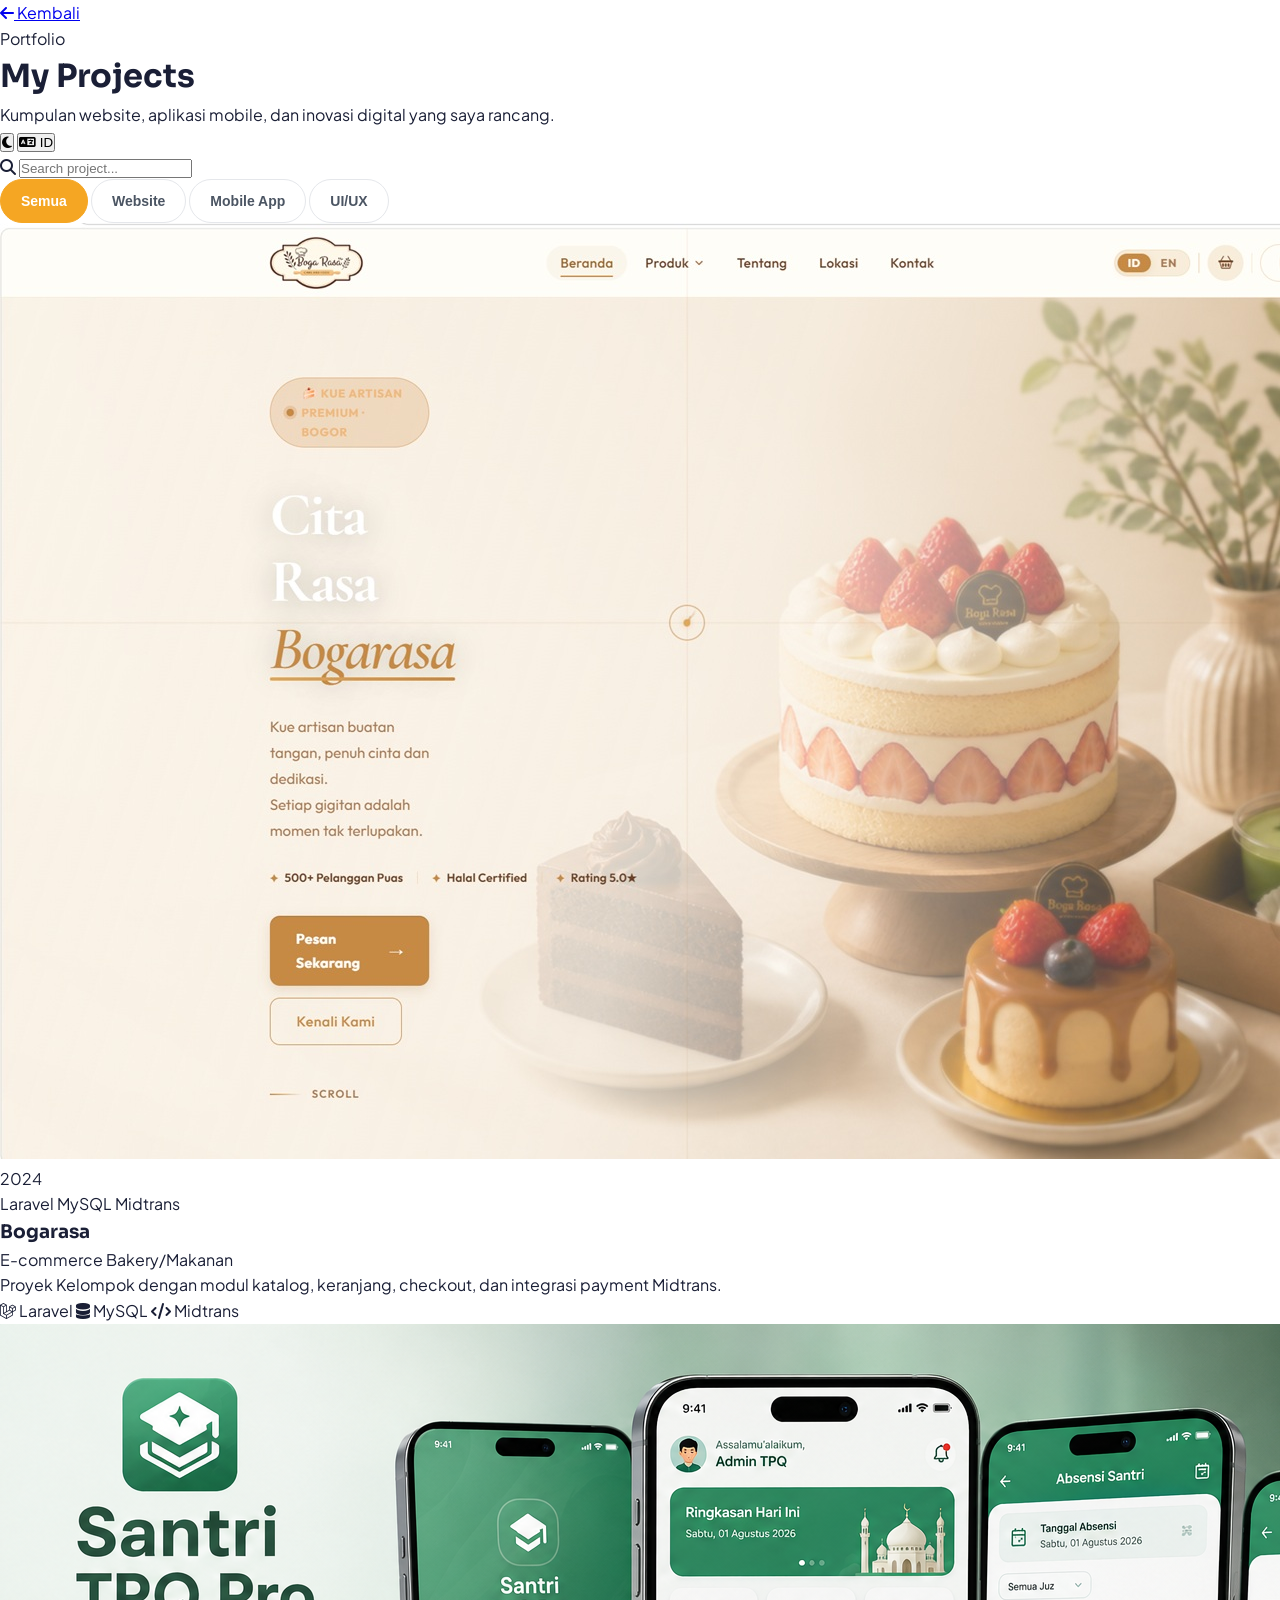
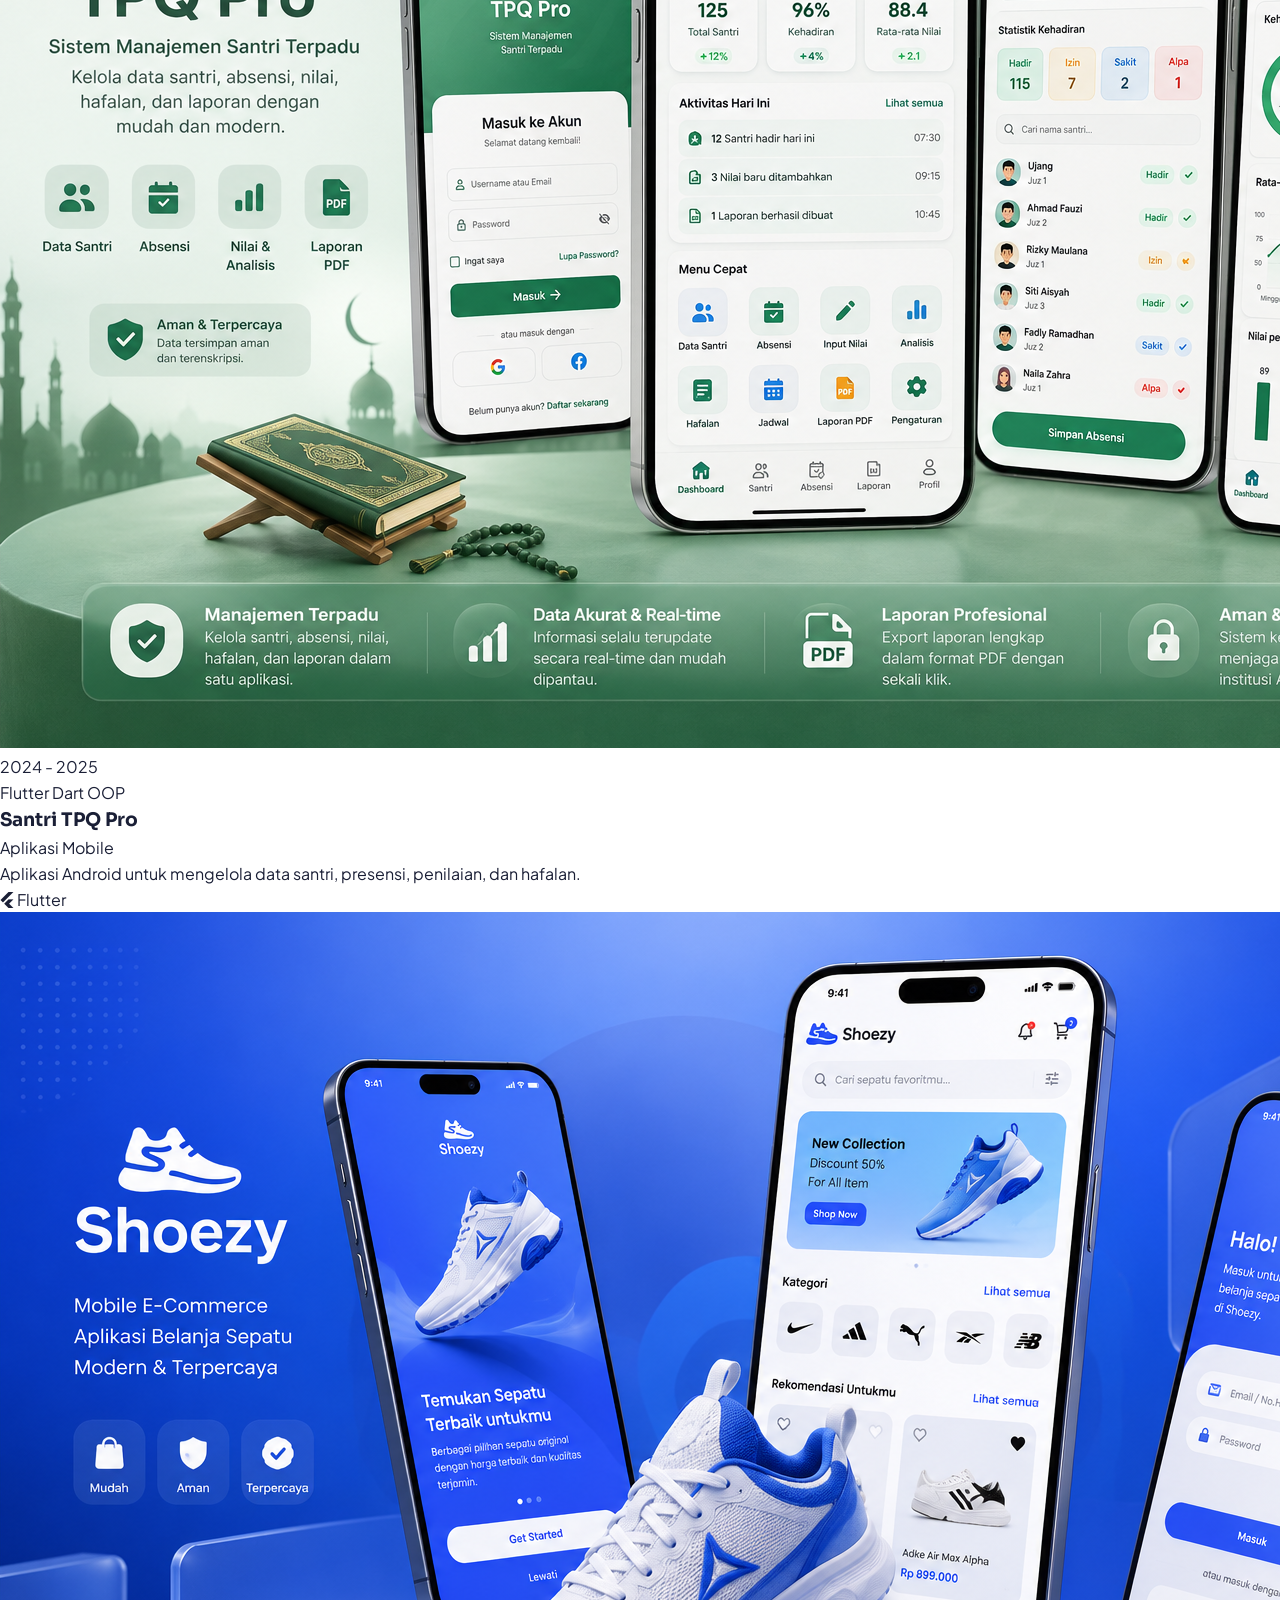
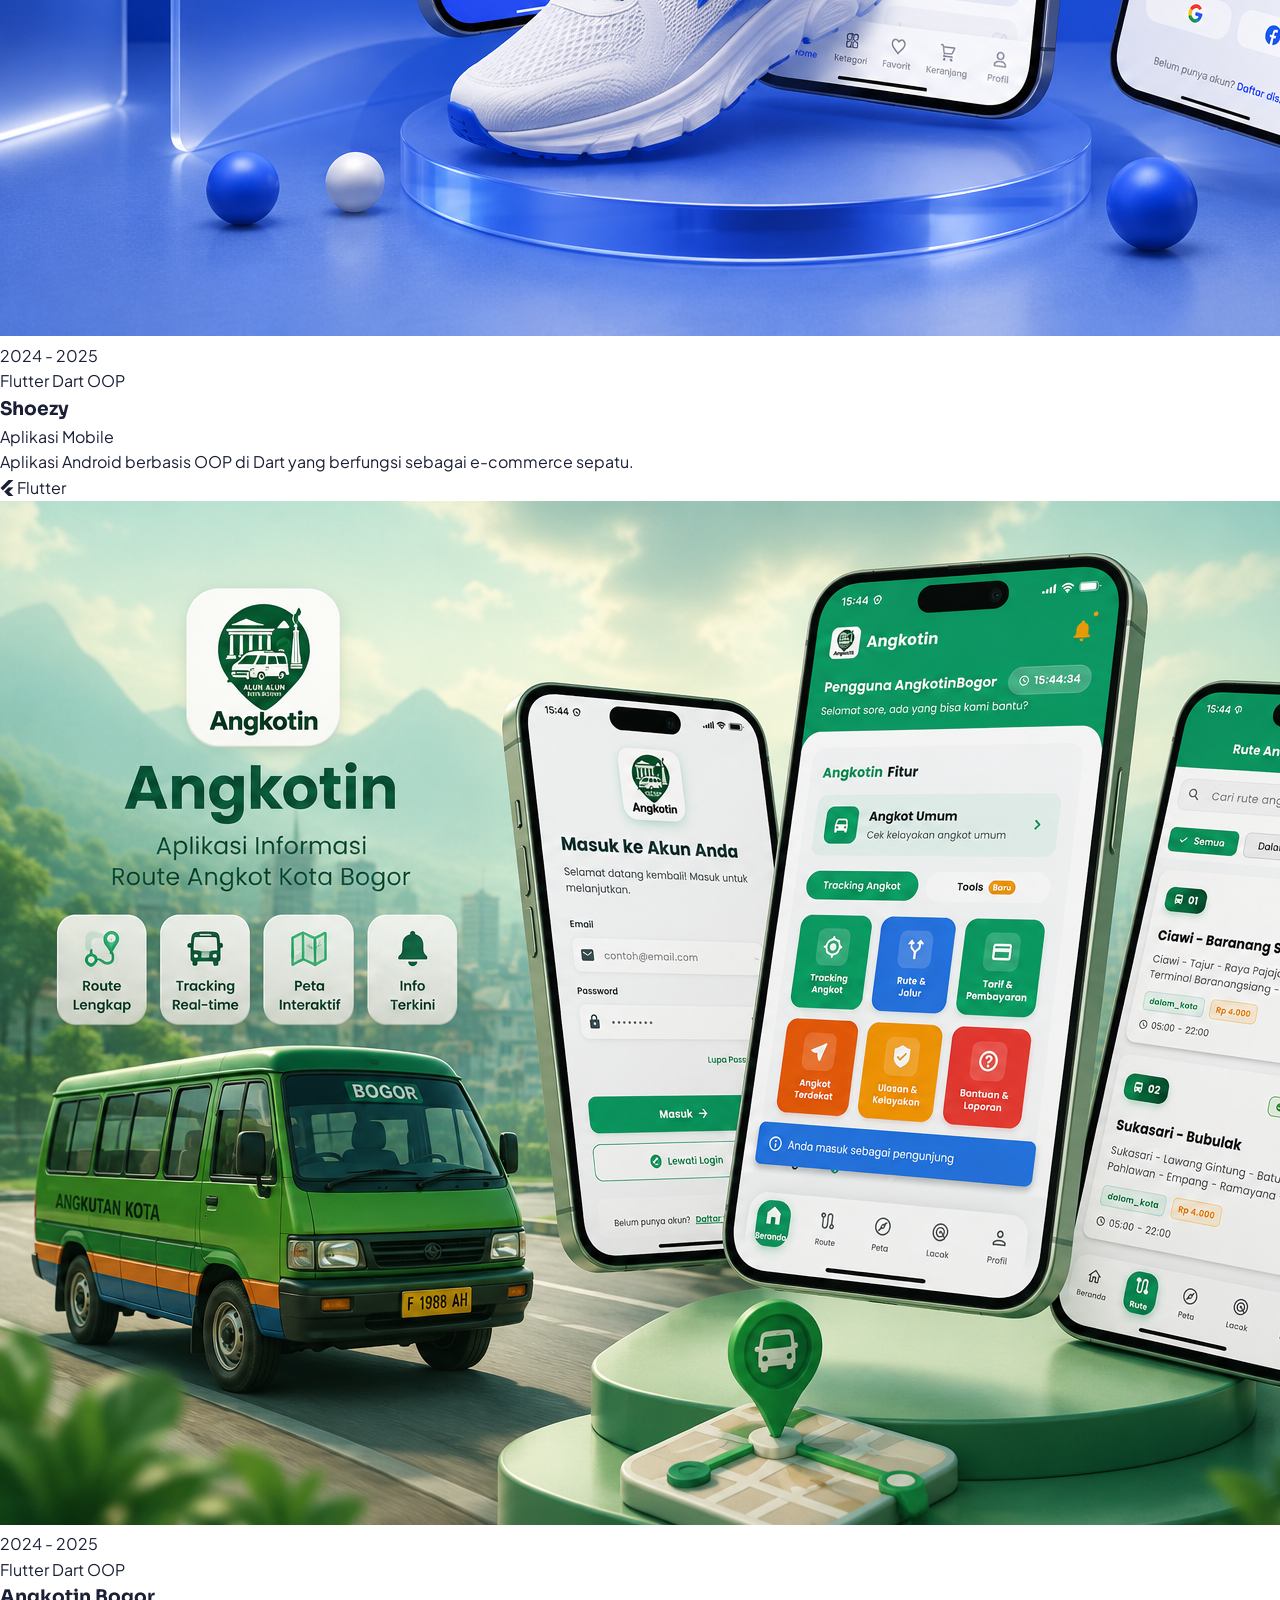
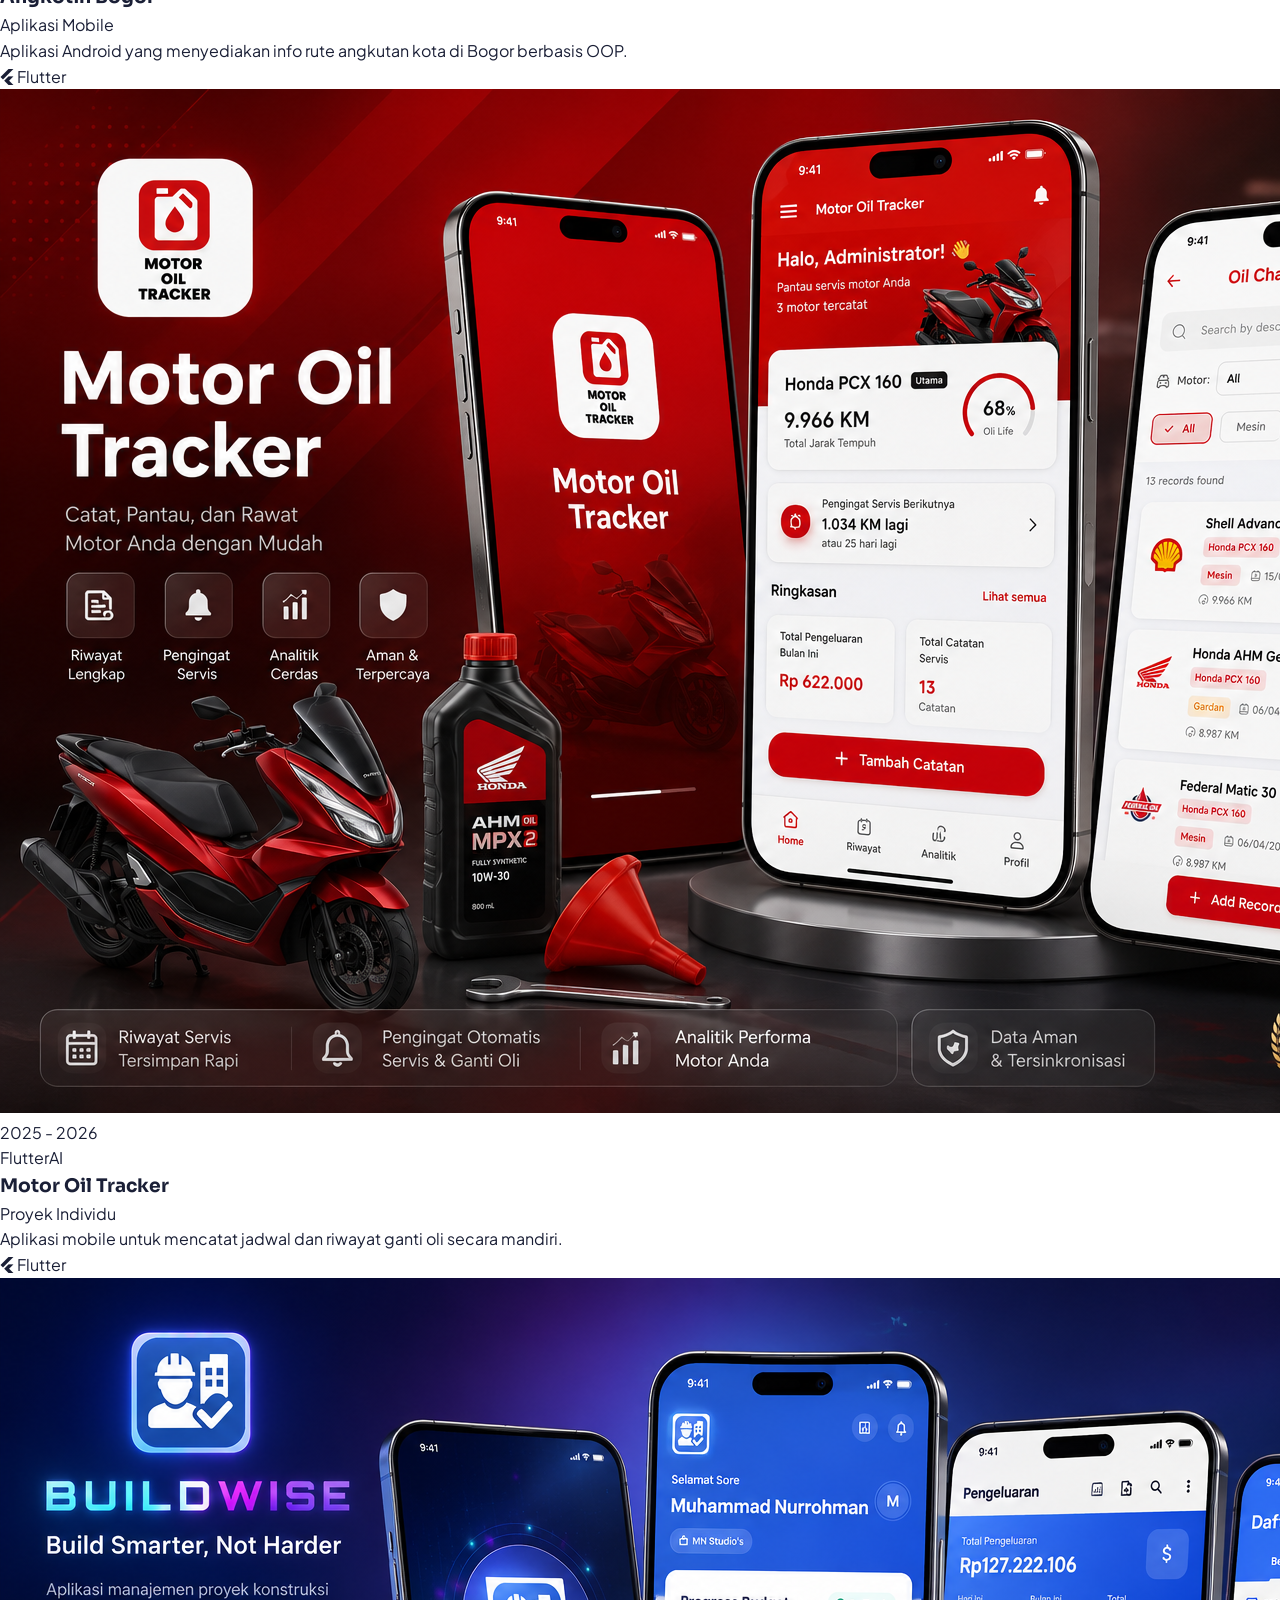
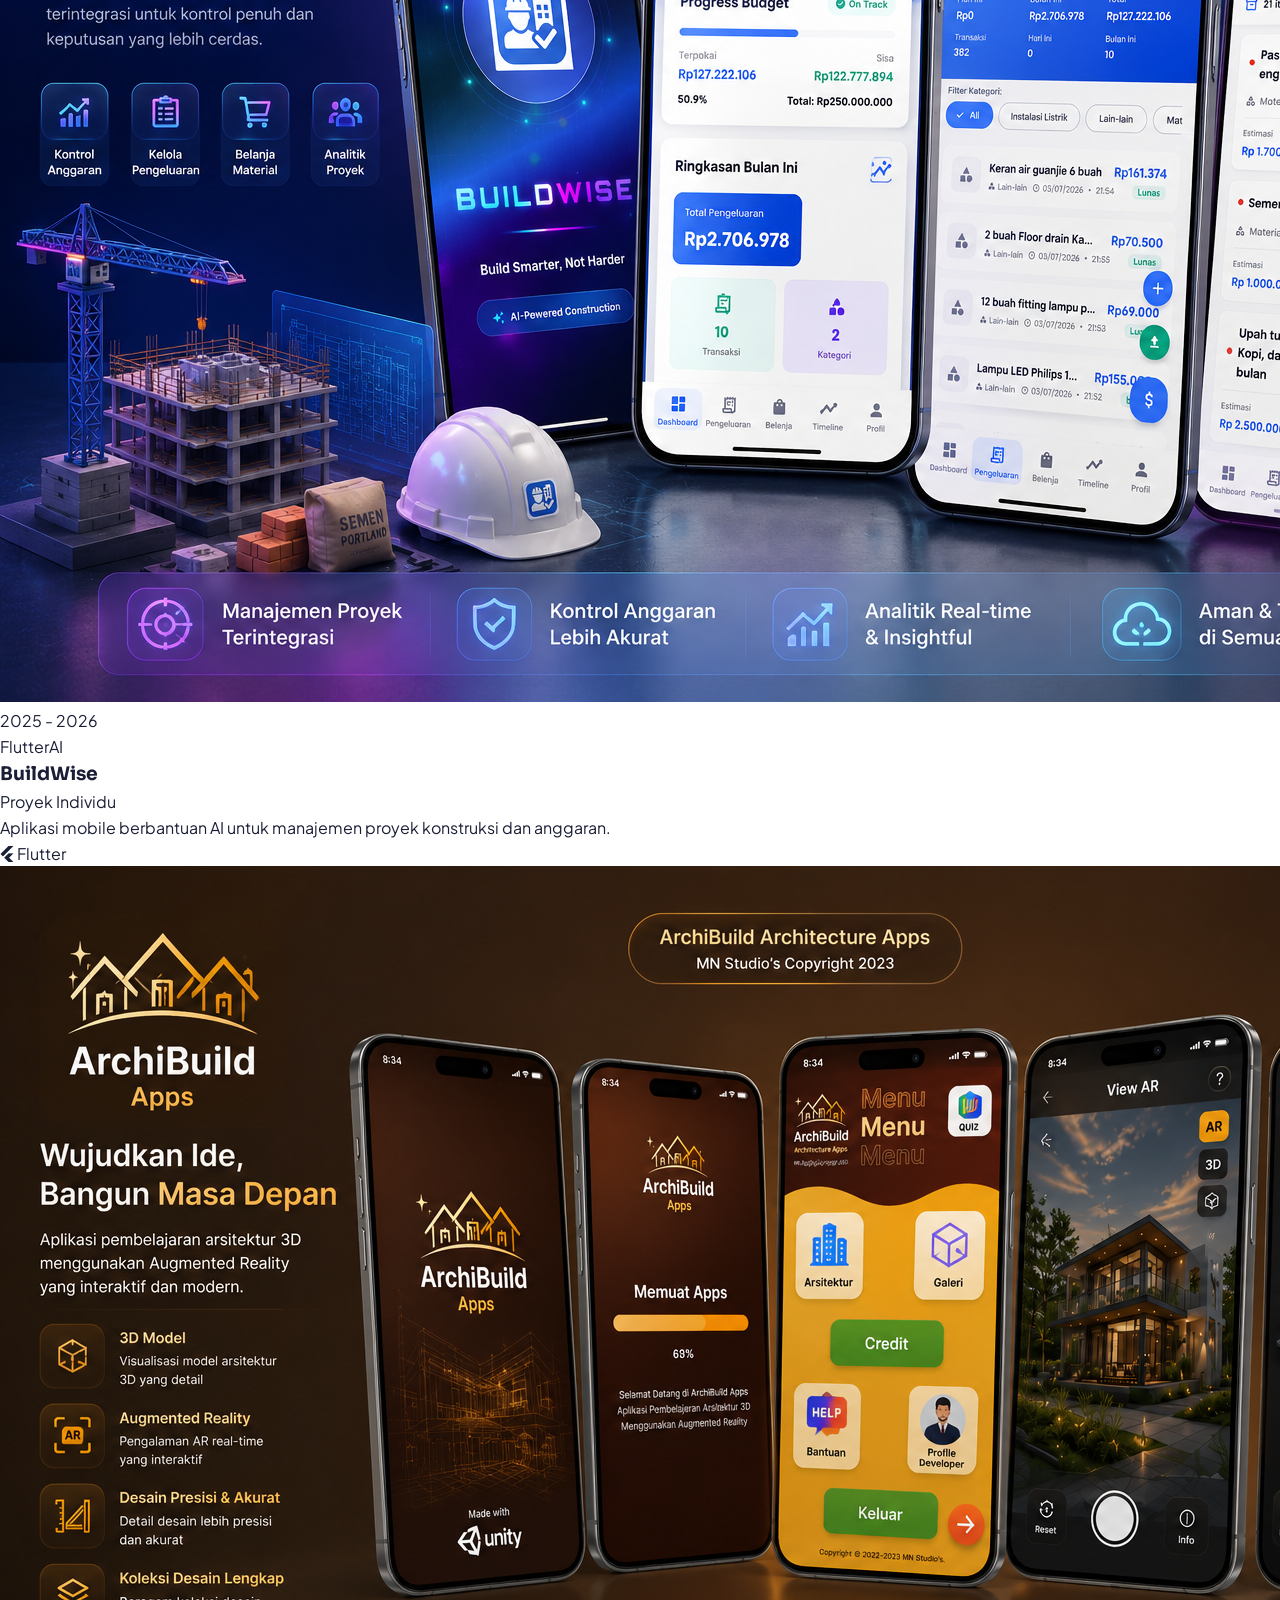
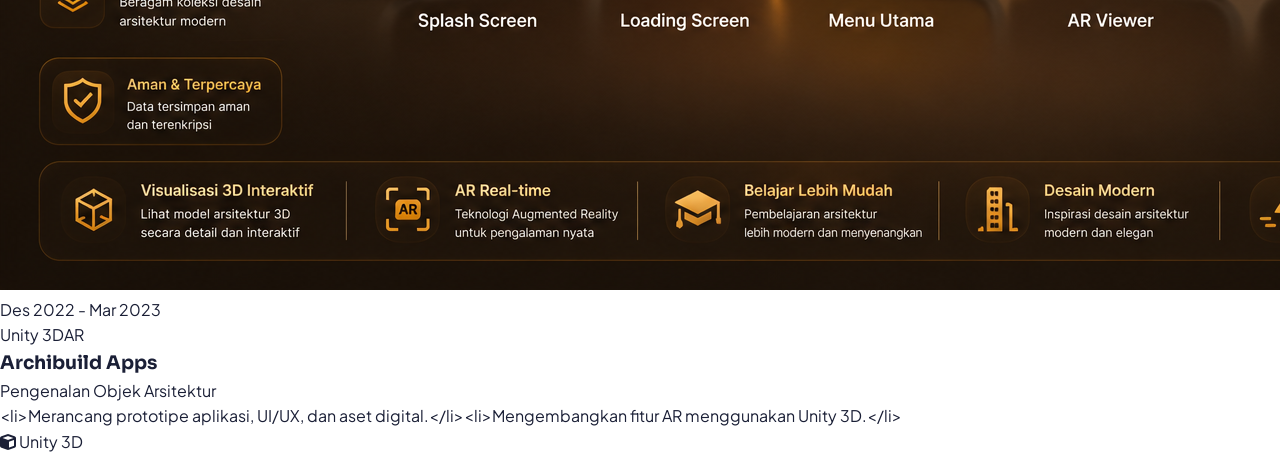
==== commit 34d32fa3: "Penambahan fitur dark mode dan alih bahasa" ====
--- a/projects.html
+++ b/projects.html
@@ -4,12 +4,24 @@
 <meta charset="UTF-8">
 <meta name="viewport" content="width=device-width, initial-scale=1.0">
 <title>Muhammad Nurrohman | Portfolio & Projects</title>
+
+<!-- Terapkan dark mode SEBELUM apa pun dirender, supaya tidak ada kedipan (flash) putih -->
+<script>
+  (function () {
+    try {
+      if (localStorage.getItem('theme') === 'dark') {
+        document.documentElement.classList.add('dark');
+      }
+    } catch (e) {}
+  })();
+</script>
 <meta name="description" content="Portfolio Muhammad Nurrohman. Lihat project Laravel, Flutter, dan desain UI/UX terbaik saya.">
 <meta name="keywords" content="Laravel Developer, Flutter Developer, Portfolio, Muhammad Nurrohman, Web Developer Indonesia">
 <link rel="preconnect" href="https://fonts.googleapis.com">
 <link rel="preconnect" href="https://fonts.gstatic.com" crossorigin>
 <link href="https://fonts.googleapis.com/css2?family=Plus+Jakarta+Sans:wght@400;500;600;700;800&family=Sora:wght@600;700;800&display=swap" rel="stylesheet">
 <link rel="stylesheet" href="https://cdnjs.cloudflare.com/ajax/libs/font-awesome/6.5.1/css/all.min.css">
+<link rel="stylesheet" href="style.css">
 <script src="asset/js/fslightbox.js"></script>
 
 <script src="https://cdn.tailwindcss.com"></script>
@@ -20,8 +32,11 @@
       extend: {
         colors: {
           navy: '#1a1f36',
+          'navy-light': '#2d3348',
           yellow: '#F5A623',
-          'yellow-dark': '#E09100'
+          'yellow-dark': '#E09100',
+          'yellow-light': '#FFF8E7',
+          mist: '#F5F6F8'
         },
         fontFamily: {
           display: ['Sora', 'sans-serif'],
@@ -32,28 +47,16 @@
   }
 </script>
 <style>
-  body { font-family: 'Plus Jakarta Sans', sans-serif; background: #f8f9fc; color: #1a1f36; }
-  
-  /* DARK MODE STYLES - RESPONSIVE */
-  .dark body { background: #111827; color: #f3f4f6; }
-  .dark .bg-white { background: #1f2937; }
-  .dark .border-gray-100 { border-color: #374151; }
-  .dark .text-navy { color: #f3f4f6; }
-  .dark .text-gray-600 { color: #9ca3af; }
-  .dark .text-gray-400 { color: #6b7280; }
-  .dark .bg-gray-100 { background: #374151; }
-  .dark .bg-[#f8f9fc] { background: #111827; }
-  .dark .border-gray-200 { border-color: #374151; }
-  .dark .shadow-sm { box-shadow: 0 1px 2px 0 rgba(0, 0, 0, 0.5); }
-  .dark .modal-box { background: #1f2937; }
-  .dark .search-input { background: #1f2937; color: #f3f4f6; border-color: #374151; }
-  
+  /* Base body/typography/dark-mode colors now come from the shared style.css
+     so index.html and projects.html always match. Only page-unique
+     components (filter pills, project cards, this page's modal) live here. */
+
   ::selection { background: #F5A623; color: #ffffff; }
-  
+
   /* FILTER BUTTON */
   .filter-btn {
     transition: all 0.3s ease;
-    height: 44px; /* Sedikit lebih kecil untuk mobile */
+    height: 44px;
     padding: 0 1.25rem;
     border-radius: 9999px;
     border: 1px solid #e5e7eb;
@@ -66,9 +69,9 @@
     font-weight: 600;
     font-size: 0.875rem;
   }
-  .dark .filter-btn { background: #1f2937; border-color: #374151; color: #9ca3af; }
+  .dark .filter-btn { background: rgba(26, 31, 54, 0.6); border-color: rgba(255,255,255,0.08); color: #9aa1b5; }
   .filter-btn:hover { background: #f3f4f6; }
-  .dark .filter-btn:hover { background: #374151; }
+  .dark .filter-btn:hover { background: rgba(26, 31, 54, 0.9); border-color: #F5A623; }
   .filter-btn.active { background: #F5A623; color: white; border-color: #F5A623; }
   .dark .filter-btn.active { background: #F5A623; color: white; border-color: #F5A623; }
   
@@ -82,6 +85,7 @@
     transform: translateY(-6px);
     box-shadow: 0 20px 40px -12px rgba(0,0,0,0.15); 
   }
+  .dark .project-card:hover { box-shadow: 0 20px 40px -12px rgba(0,0,0,0.5); border-color: #F5A623; }
   
   .project-item { 
     transition: all 0.4s cubic-bezier(0.4, 0, 0.2, 1);
@@ -97,8 +101,10 @@
   }
   
   .search-input:focus { outline: none; border-color: #F5A623; box-shadow: 0 0 0 3px rgba(245, 166, 35, 0.2); }
-
-  /* MODAL INFO STYLES - MOBILE FRIENDLY */
+  .dark .search-input { background: rgba(26, 31, 54, 0.6); color: #e5e7eb; border-color: rgba(255,255,255,0.08); }
+  .dark .search-input::placeholder { color: #6b7280; }
+
+  /* MODAL INFO STYLES */
   .modal-overlay {
     position: fixed;
     top: 0; left: 0; width: 100%; height: 100%;
@@ -150,7 +156,7 @@
       justify-content: center;
       transition: opacity 0.6s ease, visibility 0.6s ease;
   }
-  .dark #loading-screen { background: #111827; }
+  .dark #loading-screen { background: #0f111a; }
   #loading-screen.hidden {
       opacity: 0;
       visibility: hidden;
@@ -207,7 +213,7 @@
         <div class="loader-ring"></div>
         <div class="loader-logo">MN</div>
     </div>
-    <p class="mt-6 text-sm font-medium text-gray-400 tracking-wider animate-pulse">Memuat Proyek...</p>
+    <p class="mt-6 text-sm font-medium text-gray-400 tracking-wider animate-pulse" data-i18n="loading_text">Memuat Proyek...</p>
 </div>
 
 <!-- HEADER -->
@@ -215,37 +221,43 @@
     <div class="flex flex-col sm:flex-row justify-between items-start sm:items-center gap-4 mb-8">
         <div>
             <a href="index.html" class="inline-flex items-center gap-2 text-orange-500 hover:text-orange-600 font-semibold text-sm mb-6 transition-colors">
-                <i class="fas fa-arrow-left"></i> Kembali
+                <i class="fas fa-arrow-left"></i> <span data-i18n="back_btn">Kembali</span>
             </a>
-            <p class="text-gray-400 text-xs font-bold uppercase tracking-wider mb-1">Portfolio</p>
+            <p class="text-gray-400 text-xs font-bold uppercase tracking-wider mb-1" data-i18n="portfolio_label">Portfolio</p>
             <h1 class="text-4xl sm:text-5xl font-extrabold">
                 <span class="bg-gradient-to-r from-yellow to-yellow-dark bg-clip-text text-transparent">My</span> 
                 <span class="text-navy">Projects</span>
             </h1>
-            <p class="mt-3 text-gray-500 max-w-xl text-sm">Kumpulan website, aplikasi mobile, dan inovasi digital yang saya rancang.</p>
+            <p class="mt-3 text-gray-500 max-w-xl text-sm" data-i18n="portfolio_desc">Kumpulan website, aplikasi mobile, dan inovasi digital yang saya rancang.</p>
         </div>
         
-        <!-- DARK MODE TOGGLE -->
-        <button id="themeToggleProjects" class="w-10 h-10 flex items-center justify-center rounded-full border border-gray-200 dark:border-gray-600 hover:bg-gray-100 dark:hover:bg-gray-700 transition-all">
-            <i class="fas fa-moon text-navy dark:text-white text-lg" id="themeIconProjects"></i>
-        </button>
+        <!-- DARK MODE & LANGUAGE TOGGLE -->
+        <div class="flex items-center gap-3">
+            <button id="themeToggleProjects" class="w-10 h-10 flex items-center justify-center rounded-full border border-gray-200 dark:border-gray-600 hover:bg-gray-100 dark:hover:bg-gray-700 transition-all" title="Toggle Dark/Light Mode">
+                <i class="fas fa-moon text-navy dark:text-white text-lg" id="themeIconProjects"></i>
+            </button>
+            <button id="langToggleProjects" class="px-4 py-2 rounded-full border border-gray-200 dark:border-gray-600 hover:bg-gray-100 dark:hover:bg-gray-700 transition-all flex items-center gap-2 font-semibold text-sm text-navy dark:text-white">
+                <i class="fas fa-language text-yellow"></i>
+                <span id="langText">EN</span>
+            </button>
+        </div>
     </div>
 
-    <!-- SEARCH & FILTER - RAPI DI MOBILE -->
-    <div class="sticky top-20 z-40 bg-[#f8f9fc] dark:bg-[#111827] py-4 flex flex-col md:flex-row items-center gap-3 mb-8 w-full shadow-[0_4px_6px_-4px_rgba(0,0,0,0.03)]">
+    <!-- SEARCH & FILTER -->
+    <div class="sticky top-20 z-40 bg-mist dark:bg-[#0f111a] py-4 flex flex-col md:flex-row items-center gap-3 mb-8 w-full shadow-[0_4px_6px_-4px_rgba(0,0,0,0.03)]">
         <div class="relative w-full md:max-w-sm">
             <i class="fas fa-search absolute left-4 top-1/2 -translate-y-1/2 text-gray-400"></i>
-            <input type="text" id="searchInput" placeholder="Search project..." class="search-input w-full pl-12 pr-4 h-11 rounded-full border border-gray-200 bg-white shadow-sm focus:border-yellow transition-all text-sm">
+            <input type="text" id="searchInput" placeholder="Search project..." class="search-input w-full pl-12 pr-4 h-11 rounded-full border border-gray-200 bg-white shadow-sm focus:border-yellow transition-all text-sm" data-i18n="search_placeholder">
         </div>
         <div class="flex flex-wrap gap-2 w-full md:w-auto justify-start md:justify-end">
-            <button class="filter-btn active" onclick="filterProjects('all')">Semua</button>
-            <button class="filter-btn" onclick="filterProjects('website')">Website</button>
-            <button class="filter-btn" onclick="filterProjects('mobile')">Mobile App</button>
-            <button class="filter-btn" onclick="filterProjects('uiux')">UI/UX</button>
+            <button class="filter-btn active" data-category="all" onclick="filterProjects('all')"><span data-i18n="filter_all">Semua</span></button>
+            <button class="filter-btn" data-category="website" onclick="filterProjects('website')"><span data-i18n="filter_website">Website</span></button>
+            <button class="filter-btn" data-category="mobile" onclick="filterProjects('mobile')"><span data-i18n="filter_mobile">Mobile App</span></button>
+            <button class="filter-btn" data-category="uiux" onclick="filterProjects('uiux')"><span data-i18n="filter_uiux">UI/UX</span></button>
         </div>
     </div>
 
-    <!-- PROJECTS GRID - RESPONSIF: 1 -> 2 -> 3 Kolom -->
+    <!-- PROJECTS GRID -->
     <div id="projectGrid" class="grid grid-cols-1 sm:grid-cols-2 lg:grid-cols-3 gap-6 relative min-h-[400px]">
         
         <!-- BOGARASA -->
@@ -263,8 +275,8 @@
                 <span class="text-[10px] font-bold bg-yellow-light text-yellow px-2.5 py-1 rounded-full border border-yellow/20">Midtrans</span>
             </div>
             <h3 class="text-xl font-bold text-navy mb-1 group-hover:text-yellow transition-colors">Bogarasa</h3>
-            <p class="text-xs text-gray-400 mb-2 font-medium">E-commerce Bakery/Makanan</p>
-            <p class="text-sm text-gray-600 leading-relaxed mb-3 line-clamp-2">Proyek Kelompok dengan modul katalog, keranjang, checkout, dan integrasi payment Midtrans.</p>
+            <p class="text-xs text-gray-400 mb-2 font-medium" data-i18n="bogarasa_sub">E-commerce Bakery/Makanan</p>
+            <p class="text-sm text-gray-600 leading-relaxed mb-3 line-clamp-2" data-i18n="bogarasa_desc">Proyek Kelompok dengan modul katalog, keranjang, checkout, dan integrasi payment Midtrans.</p>
             <div class="flex-1"></div>
             <div class="mt-auto flex flex-wrap gap-3 items-center text-[10px] text-gray-400 pt-3 border-t border-gray-100">
                 <span class="flex items-center gap-1"><i class="fa-brands fa-laravel"></i> Laravel</span>
@@ -288,8 +300,8 @@
                 <span class="text-[10px] font-bold bg-yellow-light text-yellow px-2.5 py-1 rounded-full border border-yellow/20">OOP</span>
             </div>
             <h3 class="text-xl font-bold text-navy mb-1 group-hover:text-yellow transition-colors">Santri TPQ Pro</h3>
-            <p class="text-xs text-gray-400 mb-2 font-medium">Aplikasi Mobile</p>
-            <p class="text-sm text-gray-600 leading-relaxed mb-3 line-clamp-2">Aplikasi Android untuk mengelola data santri, presensi, penilaian, dan hafalan.</p>
+            <p class="text-xs text-gray-400 mb-2 font-medium" data-i18n="santri_sub">Aplikasi Mobile</p>
+            <p class="text-sm text-gray-600 leading-relaxed mb-3 line-clamp-2" data-i18n="santri_desc">Aplikasi Android untuk mengelola data santri, presensi, penilaian, dan hafalan.</p>
             <div class="flex-1"></div>
             <div class="mt-auto flex flex-wrap gap-3 items-center text-[10px] text-gray-400 pt-3 border-t border-gray-100">
                 <span class="flex items-center gap-1"><i class="fa-brands fa-flutter"></i> Flutter</span>
@@ -311,8 +323,8 @@
                 <span class="text-[10px] font-bold bg-yellow-light text-yellow px-2.5 py-1 rounded-full border border-yellow/20">OOP</span>
             </div>
             <h3 class="text-xl font-bold text-navy mb-1 group-hover:text-yellow transition-colors">Shoezy</h3>
-            <p class="text-xs text-gray-400 mb-2 font-medium">Aplikasi Mobile</p>
-            <p class="text-sm text-gray-600 leading-relaxed mb-3 line-clamp-2">Aplikasi Android berbasis OOP di Dart yang berfungsi sebagai e-commerce sepatu.</p>
+            <p class="text-xs text-gray-400 mb-2 font-medium" data-i18n="shoezy_sub">Aplikasi Mobile</p>
+            <p class="text-sm text-gray-600 leading-relaxed mb-3 line-clamp-2" data-i18n="shoezy_desc">Aplikasi Android berbasis OOP di Dart yang berfungsi sebagai e-commerce sepatu.</p>
             <div class="flex-1"></div>
             <div class="mt-auto flex flex-wrap gap-3 items-center text-[10px] text-gray-400 pt-3 border-t border-gray-100">
                 <span class="flex items-center gap-1"><i class="fa-brands fa-flutter"></i> Flutter</span>
@@ -331,8 +343,8 @@
                 <span class="text-[10px] font-bold bg-yellow-light text-yellow px-2.5 py-1 rounded-full border border-yellow/20">OOP</span>
             </div>
             <h3 class="text-xl font-bold text-navy mb-1 group-hover:text-yellow transition-colors">Angkotin Bogor</h3>
-            <p class="text-xs text-gray-400 mb-2 font-medium">Aplikasi Mobile</p>
-            <p class="text-sm text-gray-600 leading-relaxed mb-3 line-clamp-2">Aplikasi Android yang menyediakan info rute angkutan kota di Bogor berbasis OOP.</p>
+            <p class="text-xs text-gray-400 mb-2 font-medium" data-i18n="angkotin_sub">Aplikasi Mobile</p>
+            <p class="text-sm text-gray-600 leading-relaxed mb-3 line-clamp-2" data-i18n="angkotin_desc">Aplikasi Android yang menyediakan info rute angkutan kota di Bogor berbasis OOP.</p>
             <div class="flex-1"></div>
             <div class="mt-auto flex flex-wrap gap-3 items-center text-[10px] text-gray-400 pt-3 border-t border-gray-100"><span class="flex items-center gap-1"><i class="fa-brands fa-flutter"></i> Flutter</span></div>
         </div>
@@ -345,8 +357,8 @@
             </div>
             <div class="flex flex-wrap gap-2 mb-2"><span class="text-[10px] font-bold bg-yellow-light text-yellow px-2.5 py-1 rounded-full border border-yellow/20">Flutter</span><span class="text-[10px] font-bold bg-yellow-light text-yellow px-2.5 py-1 rounded-full border border-yellow/20">AI</span></div>
             <h3 class="text-xl font-bold text-navy mb-1 group-hover:text-yellow transition-colors">Motor Oil Tracker</h3>
-            <p class="text-xs text-gray-400 mb-2 font-medium">Proyek Individu</p>
-            <p class="text-sm text-gray-600 leading-relaxed mb-3 line-clamp-2">Aplikasi mobile untuk mencatat jadwal dan riwayat ganti oli secara mandiri.</p>
+            <p class="text-xs text-gray-400 mb-2 font-medium" data-i18n="motor_sub">Proyek Individu</p>
+            <p class="text-sm text-gray-600 leading-relaxed mb-3 line-clamp-2" data-i18n="motor_desc">Aplikasi mobile untuk mencatat jadwal dan riwayat ganti oli secara mandiri.</p>
             <div class="flex-1"></div>
             <div class="mt-auto flex flex-wrap gap-3 items-center text-[10px] text-gray-400 pt-3 border-t border-gray-100"><span class="flex items-center gap-1"><i class="fa-brands fa-flutter"></i> Flutter</span></div>
         </div>
@@ -359,8 +371,8 @@
             </div>
             <div class="flex flex-wrap gap-2 mb-2"><span class="text-[10px] font-bold bg-yellow-light text-yellow px-2.5 py-1 rounded-full border border-yellow/20">Flutter</span><span class="text-[10px] font-bold bg-yellow-light text-yellow px-2.5 py-1 rounded-full border border-yellow/20">AI</span></div>
             <h3 class="text-xl font-bold text-navy mb-1 group-hover:text-yellow transition-colors">BuildWise</h3>
-            <p class="text-xs text-gray-400 mb-2 font-medium">Proyek Individu</p>
-            <p class="text-sm text-gray-600 leading-relaxed mb-3 line-clamp-2">Aplikasi mobile berbantuan AI untuk manajemen proyek konstruksi dan anggaran.</p>
+            <p class="text-xs text-gray-400 mb-2 font-medium" data-i18n="buildwise_sub">Proyek Individu</p>
+            <p class="text-sm text-gray-600 leading-relaxed mb-3 line-clamp-2" data-i18n="buildwise_desc">Aplikasi mobile berbantuan AI untuk manajemen proyek konstruksi dan anggaran.</p>
             <div class="flex-1"></div>
             <div class="mt-auto flex flex-wrap gap-3 items-center text-[10px] text-gray-400 pt-3 border-t border-gray-100"><span class="flex items-center gap-1"><i class="fa-brands fa-flutter"></i> Flutter</span></div>
         </div>
@@ -373,8 +385,8 @@
             </div>
             <div class="flex flex-wrap gap-2 mb-2"><span class="text-[10px] font-bold bg-yellow-light text-yellow px-2.5 py-1 rounded-full border border-yellow/20">Unity 3D</span><span class="text-[10px] font-bold bg-yellow-light text-yellow px-2.5 py-1 rounded-full border border-yellow/20">AR</span></div>
             <h3 class="text-xl font-bold text-navy mb-1 group-hover:text-yellow transition-colors">Archibuild Apps</h3>
-            <p class="text-xs text-gray-400 mb-2 font-medium">Pengenalan Objek Arsitektur</p>
-            <ul class="text-sm text-gray-600 list-disc pl-4 space-y-1 leading-relaxed mb-3 line-clamp-2">
+            <p class="text-xs text-gray-400 mb-2 font-medium" data-i18n="archibuild_sub">Pengenalan Objek Arsitektur</p>
+            <ul class="text-sm text-gray-600 list-disc pl-4 space-y-1 leading-relaxed mb-3 line-clamp-2" data-i18n="archibuild_desc">
                 <li>Merancang prototipe aplikasi, UI/UX, dan aset digital.</li>
                 <li>Mengembangkan fitur AR menggunakan Unity 3D.</li>
             </ul>
@@ -398,13 +410,15 @@
         <p id="modalSubtitle" class="text-xs text-gray-400 mb-3 font-medium"></p>
         <div id="modalDesc" class="text-sm text-gray-600 leading-relaxed mb-6"></div>
         <a id="modalLink" href="#" target="_blank" class="inline-flex items-center gap-2 bg-yellow text-navy font-bold px-6 py-3 rounded-full hover:shadow-lg transition-all w-full justify-center sm:w-auto">
-            <i class="fas fa-download"></i> Lihat / Unduh Project
+            <i class="fas fa-download"></i> <span data-i18n="modal_btn">Lihat / Unduh Project</span>
         </a>
     </div>
 </div>
 
 <script>
-    // DARK MODE LOGIC
+    // ============================================
+    // 1. DARK MODE LOGIC
+    // ============================================
     (function() {
         const storedTheme = localStorage.getItem('theme');
         const themeToggle = document.getElementById('themeToggleProjects');
@@ -431,12 +445,119 @@
         }
     })();
 
-    // FSLIGHTBOX INIT
+    // ============================================
+    // 2. LANGUAGE TRANSLATION LOGIC
+    // ============================================
+    (function() {
+        // Dictionary / Kamus Bahasa
+        const translations = {
+            'id': {
+                // Global
+                'loading_text': 'Memuat Proyek...',
+                'back_btn': 'Kembali',
+                'portfolio_label': 'Portfolio',
+                'portfolio_desc': 'Kumpulan website, aplikasi mobile, dan inovasi digital yang saya rancang.',
+                'search_placeholder': 'Cari project...',
+                'filter_all': 'Semua',
+                'filter_website': 'Website',
+                'filter_mobile': 'Mobile App',
+                'filter_uiux': 'UI/UX',
+                'modal_btn': 'Lihat / Unduh Project',
+
+                // Project Descriptions (Ringkasan Kartu)
+                'bogarasa_sub': 'E-commerce Bakery/Makanan',
+                'bogarasa_desc': 'Proyek Kelompok dengan modul katalog, keranjang, checkout, dan integrasi payment Midtrans.',
+                'santri_sub': 'Aplikasi Mobile',
+                'santri_desc': 'Aplikasi Android untuk mengelola data santri, presensi, penilaian, dan hafalan.',
+                'shoezy_sub': 'Aplikasi Mobile',
+                'shoezy_desc': 'Aplikasi Android berbasis OOP di Dart yang berfungsi sebagai e-commerce sepatu.',
+                'angkotin_sub': 'Aplikasi Mobile',
+                'angkotin_desc': 'Aplikasi Android yang menyediakan info rute angkutan kota di Bogor berbasis OOP.',
+                'motor_sub': 'Proyek Individu',
+                'motor_desc': 'Aplikasi mobile untuk mencatat jadwal dan riwayat ganti oli secara mandiri.',
+                'buildwise_sub': 'Proyek Individu',
+                'buildwise_desc': 'Aplikasi mobile berbantuan AI untuk manajemen proyek konstruksi dan anggaran.',
+                'archibuild_sub': 'Pengenalan Objek Arsitektur',
+                'archibuild_desc': '<li>Merancang prototipe aplikasi, UI/UX, dan aset digital.</li><li>Mengembangkan fitur AR menggunakan Unity 3D.</li>'
+            },
+            'en': {
+                // Global
+                'loading_text': 'Loading Projects...',
+                'back_btn': 'Back',
+                'portfolio_label': 'Portfolio',
+                'portfolio_desc': 'Collection of websites, mobile apps, and digital innovations I have designed.',
+                'search_placeholder': 'Search project...',
+                'filter_all': 'All',
+                'filter_website': 'Website',
+                'filter_mobile': 'Mobile App',
+                'filter_uiux': 'UI/UX',
+                'modal_btn': 'View / Download Project',
+
+                // Project Descriptions (Ringkasan Kartu)
+                'bogarasa_sub': 'E-commerce Bakery/Food',
+                'bogarasa_desc': 'Group project featuring catalog, cart, checkout modules, and Midtrans payment integration.',
+                'santri_sub': 'Mobile App',
+                'santri_desc': 'Android app to manage student data, attendance, grades, and memorization.',
+                'shoezy_sub': 'Mobile App',
+                'shoezy_desc': 'OOP-based Android application in Dart functioning as a shoe e-commerce platform.',
+                'angkotin_sub': 'Mobile App',
+                'angkotin_desc': 'OOP-based Android app providing public transport route information in Bogor.',
+                'motor_sub': 'Personal Project',
+                'motor_desc': 'Mobile app to independently track oil change schedules and history.',
+                'buildwise_sub': 'Personal Project',
+                'buildwise_desc': 'AI-powered mobile app for construction project and budget management.',
+                'archibuild_sub': 'Architectural Object Recognition',
+                'archibuild_desc': '<li>Designed app prototypes, UI/UX, and digital assets.</li><li>Developed AR features using Unity 3D.</li>'
+            }
+        };
+
+        // Ambil bahasa dari LocalStorage atau default 'id'
+        let currentLang = localStorage.getItem('lang') || 'id';
+        const langToggle = document.getElementById('langToggleProjects');
+        const langText = document.getElementById('langText');
+
+        // Fungsi untuk menerapkan bahasa
+        function applyLanguage(lang) {
+            currentLang = lang;
+            localStorage.setItem('lang', lang); // Simpan ke browser
+            langText.innerText = lang.toUpperCase(); // Update teks tombol (ID/EN)
+
+            // Loop semua elemen yang memiliki atribut data-i18n
+            document.querySelectorAll('[data-i18n]').forEach(el => {
+                const key = el.getAttribute('data-i18n');
+                if (translations[lang] && translations[lang][key]) {
+                    // Jika elemen adalah <li> atau memiliki HTML, gunakan innerHTML, selain itu innerText
+                    if (el.tagName.toLowerCase() === 'li') {
+                        el.innerHTML = translations[lang][key];
+                    } else {
+                        el.innerText = translations[lang][key];
+                    }
+                }
+            });
+        }
+
+        // Event listener tombol ganti bahasa
+        if (langToggle) {
+            langToggle.addEventListener('click', function() {
+                const newLang = currentLang === 'id' ? 'en' : 'id';
+                applyLanguage(newLang);
+            });
+        }
+
+        // Terapkan bahasa yang tersimpan saat halaman dimuat
+        applyLanguage(currentLang);
+    })();
+
+    // ============================================
+    // 3. FSLIGHTBOX INIT
+    // ============================================
     window.addEventListener('load', function() {
         if (typeof refreshFsLightbox !== 'undefined') refreshFsLightbox();
     });
 
-    // PROJECT DATA
+    // ============================================
+    // 4. PROJECT DATA
+    // ============================================
     const projectData = {
         'bogarasa': { 
             img: 'asset/Web_Bogarasa.jpg', 
@@ -496,7 +617,9 @@
         }
     };
 
-    // MODAL LOGIC
+    // ============================================
+    // 5. MODAL LOGIC
+    // ============================================
     function openModal(projectId) {
         const data = projectData[projectId];
         if(!data) return;
@@ -546,7 +669,9 @@
         }
     });
 
-    // FILTER & SEARCH
+    // ============================================
+    // 6. FILTER & SEARCH
+    // ============================================
     const projectItems = document.querySelectorAll('.project-item');
     const filterBtns = document.querySelectorAll('.filter-btn');
     const searchInput = document.getElementById('searchInput');
@@ -555,7 +680,10 @@
     function filterProjects(category) {
         if(grid) grid.style.minHeight = grid.offsetHeight + 'px';
         filterBtns.forEach(btn => btn.classList.remove('active'));
-        event.target.classList.add('active');
+        // Karena tombol filter dibungkus span, kita perlu mencari parent button-nya
+        const targetBtn = event.target.closest('.filter-btn');
+        if(targetBtn) targetBtn.classList.add('active');
+        
         projectItems.forEach(item => {
             const cats = item.dataset.category.split(' ');
             if (category === 'all' || cats.includes(category)) {
@@ -576,7 +704,7 @@
             const val = e.target.value.toLowerCase();
             projectItems.forEach(item => {
                 const title = item.querySelector('h3').innerText.toLowerCase();
-                const desc = item.querySelector('p').innerText.toLowerCase();
+                const desc = item.querySelector('p.line-clamp-2').innerText.toLowerCase();
                 const listItems = item.querySelectorAll('li');
                 let listText = '';
                 listItems.forEach(li => listText += li.innerText.toLowerCase());
@@ -593,7 +721,9 @@
         });
     }
 
-    // LOADING SCREEN
+    // ============================================
+    // 7. LOADING SCREEN
+    // ============================================
     document.addEventListener("DOMContentLoaded", function() {
         setTimeout(function() {
             const loadingScreen = document.getElementById('loading-screen');
--- a/style.css
+++ b/style.css
@@ -0,0 +1,207 @@
+:root {
+    --yellow: #F5A623;
+    --yellow-dark: #E09100;
+    --yellow-light: #FFF8E7;
+    --navy: #1a1f36;
+}
+
+* { margin: 0; padding: 0; box-sizing: border-box; }
+html { scroll-behavior: smooth; scroll-padding-top: 100px; }
+body { 
+    font-family: 'Plus Jakarta Sans', sans-serif; 
+    background: #ffffff; 
+    color: #1a1f36; 
+    line-height: 1.6; 
+    overflow-x: hidden; 
+    transition: background-color 0.3s ease, color 0.3s ease;
+}
+
+/* Dark Mode Body Override */
+.dark body { background: #0f111a; color: #e5e7eb; }
+
+h1, h2, h3, h4, h5, h6, .font-display { font-family: 'Sora', sans-serif; }
+::selection { background: #F5A623; color: #ffffff; }
+::-moz-selection { background: #F5A623; color: #ffffff; }
+
+/* REVEAL */
+.reveal { opacity: 0; transform: translateY(30px); transition: all 0.8s cubic-bezier(0.22, 0.61, 0.36, 1); }
+.reveal.in-view { opacity: 1; transform: translateY(0); }
+.reveal-delay-1 { transition-delay: 0.1s; } .reveal-delay-2 { transition-delay: 0.2s; }
+.reveal-delay-3 { transition-delay: 0.3s; } .reveal-delay-4 { transition-delay: 0.4s; }
+
+/* SCROLL PROGRESS */
+.scroll-progress { position: fixed; top: 0; left: 0; height: 3px; background: linear-gradient(90deg, #F5A623, #F7B84E, #F5A623); background-size: 200% 100%; animation: gradientMove 2s linear infinite; z-index: 1001; transition: width 0.1s ease; }
+@keyframes gradientMove { 0% { background-position: 0% 50%; } 100% { background-position: 200% 50%; } }
+
+/* NAVIGATION */
+#navbar { transition: all 0.5s cubic-bezier(0.22, 0.61, 0.36, 1); top: 20px; }
+#navbar .nav-inner {
+    background: transparent; box-shadow: none; border: 1px solid transparent;
+    transition: all 0.5s cubic-bezier(0.22, 0.61, 0.36, 1);
+    transform: scale(0.95); padding: 0.5rem 1rem;
+}
+#navbar.scrolled .nav-inner {
+    background: #ffffff; box-shadow: 0 10px 40px -10px rgba(0,0,0,0.08);
+    border: 1px solid rgba(0,0,0,0.03); transform: scale(1); padding: 0.5rem 1.5rem;
+}
+.dark #navbar.scrolled .nav-inner { background: #1a1f36; border-color: rgba(255,255,255,0.05); box-shadow: 0 10px 40px -10px rgba(0,0,0,0.5); }
+
+.nav-link { transition: all 0.3s ease; padding: 0.5rem 1.25rem; border-radius: 9999px; color: #4B5563; }
+.nav-link:hover { color: #1a1f36; background: #f3f4f6; }
+.nav-link.active { background: #f3f4f6 !important; color: #F5A623 !important; font-weight: 600 !important; }
+.dark .nav-link { color: #9ca3af; }
+.dark .nav-link:hover { color: #ffffff; background: rgba(255,255,255,0.05); }
+.dark .nav-link.active { background: rgba(245, 166, 35, 0.15) !important; color: #F5A623 !important; }
+
+/* CV BUTTON */
+.cv-btn { position: relative; display: inline-block; transition: transform 0.3s cubic-bezier(0.22, 0.61, 0.36, 1); }
+.cv-btn:hover { transform: translateY(-3px); }
+.cv-btn .pill-bg { background: linear-gradient(135deg, #F5A623, #F7B84E); height: 48px; border-radius: 9999px; box-shadow: 0 4px 20px rgba(245, 166, 35, 0.3); transition: all 0.3s ease; }
+.cv-btn:hover .pill-bg { box-shadow: 0 8px 30px rgba(245, 166, 35, 0.4); }
+.cv-btn .pill-label { position: absolute; top: 0; left: 0; background: #1a1f36; color: #fff; border-radius: 9999px; height: 48px; display: flex; align-items: center; padding: 0 2.8rem 0 1.8rem; z-index: 10; border: 2px solid #F5A623; font-weight: 600; letter-spacing: -0.01em; }
+.cv-btn .pill-arrow { position: absolute; top: 50%; transform: translateY(-50%); background: #fff; width: 40px; height: 40px; border-radius: 9999px; display: flex; align-items: center; justify-content: center; z-index: 20; transition: all 0.3s cubic-bezier(0.22, 0.61, 0.36, 1); box-shadow: 0 2px 8px rgba(0,0,0,0.1); }
+.cv-btn:hover .pill-arrow { transform: translateY(-50%) translateX(8px); background: #F5A623; }
+.cv-btn:hover .pill-arrow i { color: #ffffff !important; }
+
+/* SKILL CARDS */
+.skill-card {
+    background: rgba(255, 255, 255, 0.6);
+    backdrop-filter: blur(8px);
+    border: 1px solid rgba(255, 255, 255, 0.8);
+    transition: all 0.3s ease;
+}
+.skill-card:hover {
+    background: rgba(255, 255, 255, 0.9);
+    transform: translateY(-4px);
+    box-shadow: 0 10px 30px rgba(0,0,0,0.05);
+    border-color: #F5A623;
+}
+.dark .skill-card { background: rgba(26, 31, 54, 0.6); border-color: rgba(255,255,255,0.05); }
+.dark .skill-card:hover { background: rgba(26, 31, 54, 0.9); border-color: #F5A623; }
+.dark .skill-card .text-gray-700 { color: #d1d5db; }
+.dark .skill-card .border-gray-200 { border-color: rgba(255,255,255,0.05); }
+.dark .skill-card .bg-yellow-light { background: rgba(245, 166, 35, 0.15); }
+
+/* MARQUEE */
+.marquee-track { display: inline-flex; animation: marquee 30s linear infinite; }
+.marquee-track:hover { animation-play-state: paused; }
+@keyframes marquee { from { transform: translateX(0); } to { transform: translateX(-50%); } }
+
+/* SERVICE CARDS */
+.service-card { transition: all 0.4s cubic-bezier(0.22, 0.61, 0.36, 1); background: rgba(255, 255, 255, 0.6); backdrop-filter: blur(8px); border: 1px solid rgba(255, 255, 255, 0.5); }
+.service-card:hover { transform: translateY(-10px); background: rgba(255, 255, 255, 0.85); box-shadow: 0 30px 60px rgba(245, 166, 35, 0.05); }
+.service-card:hover .service-icon-wrapper { background: #F5A623; border-color: #F5A623; }
+.service-card:hover .service-icon-wrapper i { color: #ffffff; }
+.service-icon-wrapper { transition: all 0.4s ease; background: rgba(255, 255, 255, 0.8); border: 1px solid rgba(245, 166, 35, 0.3); }
+.service-icon-wrapper i { transition: all 0.4s ease; }
+.dark .service-card { background: rgba(26, 31, 54, 0.6); border-color: rgba(255,255,255,0.05); }
+.dark .service-card:hover { background: rgba(26, 31, 54, 0.9); }
+.dark .service-card .text-gray-600 { color: #9ca3af; }
+.dark .service-card .text-gray-500 { color: #6b7280; }
+.dark .service-card .bg-white { background: rgba(255,255,255,0.05); }
+.dark .service-card .border-gray-100 { border-color: rgba(255,255,255,0.05); }
+
+/* ACHIEVEMENT */
+.achievement-item { transition: all 0.3s ease; background: rgba(255, 255, 255, 0.6); backdrop-filter: blur(8px); border: 1px solid rgba(255, 255, 255, 0.5); }
+.achievement-item:hover { background: rgba(255, 255, 255, 0.9); transform: translateX(8px); border-color: #F5A623; }
+.achievement-item:hover .achievement-icon { background: #F5A623; }
+.achievement-item:hover .achievement-icon i { color: #ffffff; }
+.achievement-icon { transition: all 0.3s ease; background: rgba(255, 255, 255, 0.8); }
+.dark .achievement-item { background: rgba(26, 31, 54, 0.6); border-color: rgba(255,255,255,0.05); }
+.dark .achievement-item:hover { background: rgba(26, 31, 54, 0.9); }
+.dark .achievement-item .text-gray-500 { color: #9ca3af; }
+
+/* HOVER LIFT */
+.hover-lift { transition: all 0.4s cubic-bezier(0.22, 0.61, 0.36, 1); }
+.hover-lift:hover { transform: translateY(-5px); box-shadow: 0 25px 50px rgba(0, 0, 0, 0.1); }
+
+/* BUTTONS */
+.btn-view-all { position: relative; display: inline-flex; align-items: center; background: #1a1f36; color: white; padding: 0.75rem 1.75rem 0.75rem 2rem; border-radius: 9999px; font-weight: 600; transition: all 0.3s ease; gap: 1.5rem; }
+.btn-view-all:hover { transform: translateY(-2px); box-shadow: 0 8px 25px rgba(26, 31, 54, 0.2); }
+.btn-view-all .circle-arrow { display: flex; align-items: center; justify-content: center; width: 40px; height: 40px; background: #ffffff; border-radius: 50%; color: #1a1f36; transition: all 0.3s ease; }
+.btn-view-all:hover .circle-arrow { background: #F5A623; color: #ffffff; transform: translateX(5px); }
+
+/* CONTACT FORM */
+.contact-form { transition: all 0.3s ease; background: rgba(255, 255, 255, 0.6); backdrop-filter: blur(16px); border: 1px solid rgba(255, 255, 255, 0.8); }
+.contact-form:focus-within { background: rgba(255, 255, 255, 0.8); border-color: #F5A623 !important; box-shadow: 0 0 0 4px rgba(245, 166, 35, 0.05); }
+.dark .contact-form { background: rgba(26, 31, 54, 0.6); border-color: rgba(255,255,255,0.05); }
+.dark .contact-form:focus-within { background: rgba(26, 31, 54, 0.9); }
+
+/* SOSMED */
+.sosmed-icon-wrapper { position: relative; display: inline-flex; align-items: center; justify-content: center; width: 48px; height: 48px; border-radius: 50%; background: #ffffff; border: 1px solid #e5e7eb; color: #1a1f36; transition: all 0.3s cubic-bezier(0.22, 0.61, 0.36, 1); cursor: pointer; text-decoration: none; }
+.sosmed-icon-wrapper:hover { background: #F5A623; border-color: #F5A623; color: #ffffff; transform: translateY(-3px); box-shadow: 0 8px 20px rgba(245, 166, 35, 0.25); }
+.sosmed-icon-wrapper .tooltip-text { position: absolute; bottom: calc(100% + 10px); left: 50%; transform: translateX(-50%) scale(0.8); background: #1a1f36; color: #ffffff; padding: 4px 12px; border-radius: 9999px; font-size: 12px; font-weight: 500; white-space: nowrap; opacity: 0; pointer-events: none; transition: all 0.3s cubic-bezier(0.22, 0.61, 0.36, 1); }
+.sosmed-icon-wrapper:hover .tooltip-text { opacity: 1; transform: translateX(-50%) scale(1); }
+.sosmed-icon-wrapper .tooltip-text::after { content: ''; position: absolute; top: 100%; left: 50%; transform: translateX(-50%); border-width: 5px; border-style: solid; border-color: #1a1f36 transparent transparent transparent; }
+.dark .sosmed-icon-wrapper { background: #1a1f36; border-color: rgba(255,255,255,0.05); color: #e5e7eb; }
+.dark .sosmed-icon-wrapper:hover { background: #F5A623; color: #ffffff; }
+
+/* BACK TO TOP */
+.back-to-top { position: fixed; bottom: 30px; right: 30px; width: 50px; height: 50px; background: #1a1f36; color: #ffffff; border-radius: 50%; display: flex; align-items: center; justify-content: center; cursor: pointer; opacity: 0; visibility: hidden; transform: translateY(20px); transition: all 0.3s ease; z-index: 999; box-shadow: 0 4px 15px rgba(0, 0, 0, 0.2); }
+.back-to-top.visible { opacity: 1; visibility: visible; transform: translateY(0); }
+.back-to-top:hover { background: #F5A623; transform: translateY(-5px); box-shadow: 0 8px 25px rgba(245, 166, 35, 0.4); }
+
+/* IMG PROTECTION */
+img { pointer-events: none; user-select: none; -webkit-user-drag: none; -khtml-user-drag: none; -moz-user-drag: none; -o-user-drag: none; }
+
+/* PROJECTS PAGE FILTER */
+.filter-btn { transition: all 0.3s ease; padding: 0.5rem 1.25rem; border-radius: 9999px; border: 1px solid #e5e7eb; background: white; color: #4b5563; cursor: pointer; }
+.filter-btn:hover { background: #f3f4f6; }
+.filter-btn.active { background: #F5A623; color: white; border-color: #F5A623; }
+.project-card { transition: all 0.3s ease; cursor: pointer; }
+.project-card:hover { transform: translateY(-5px); box-shadow: 0 20px 40px rgba(0,0,0,0.08); }
+.project-item { transition: all 0.4s ease; }
+.project-item.hidden-card { opacity: 0; transform: scale(0.9); pointer-events: none; position: absolute; width: 100%; }
+.search-input:focus { outline: none; border-color: #F5A623; box-shadow: 0 0 0 3px rgba(245, 166, 35, 0.2); }
+
+/* MODAL BOX */
+.modal-overlay {
+    position: fixed;
+    top: 0; left: 0; width: 100%; height: 100%;
+    background: rgba(0, 0, 0, 0.6);
+    backdrop-filter: blur(4px);
+    z-index: 9999;
+    display: flex;
+    align-items: center;
+    justify-content: center;
+    opacity: 0;
+    visibility: hidden;
+    transition: all 0.3s ease;
+}
+.modal-overlay.active {
+    opacity: 1;
+    visibility: visible;
+}
+.modal-box {
+    background: #fff;
+    max-width: 600px;
+    width: 90%;
+    max-height: 90vh;
+    overflow-y: auto;
+    border-radius: 24px;
+    padding: 2rem;
+    position: relative;
+    box-shadow: 0 25px 50px -12px rgba(0,0,0,0.25);
+    transform: scale(0.9);
+    transition: transform 0.3s cubic-bezier(0.22, 0.61, 0.36, 1);
+}
+.modal-overlay.active .modal-box {
+    transform: scale(1);
+}
+.modal-box::-webkit-scrollbar { width: 6px; }
+.modal-box::-webkit-scrollbar-track { background: #f1f1f1; border-radius: 10px; }
+.modal-box::-webkit-scrollbar-thumb { background: #F5A623; border-radius: 10px; }
+
+/* REDUCED MOTION */
+@media (prefers-reduced-motion: reduce) {
+    .reveal { transition: none !important; opacity: 1 !important; transform: none !important; }
+    .marquee-track { animation: none; }
+    .cv-btn:hover, .skill-card:hover { transform: none; }
+    * { animation-duration: 0.01ms !important; animation-iteration-count: 1 !important; transition-duration: 0.01ms !important; }
+}
+
+/* SCROLLBAR */
+::-webkit-scrollbar { width: 8px; }
+::-webkit-scrollbar-track { background: #f1f1f1; }
+::-webkit-scrollbar-thumb { background: linear-gradient(180deg, #F5A623, #E09100); border-radius: 4px; }
+.dark ::-webkit-scrollbar-track { background: #1a1f36; }
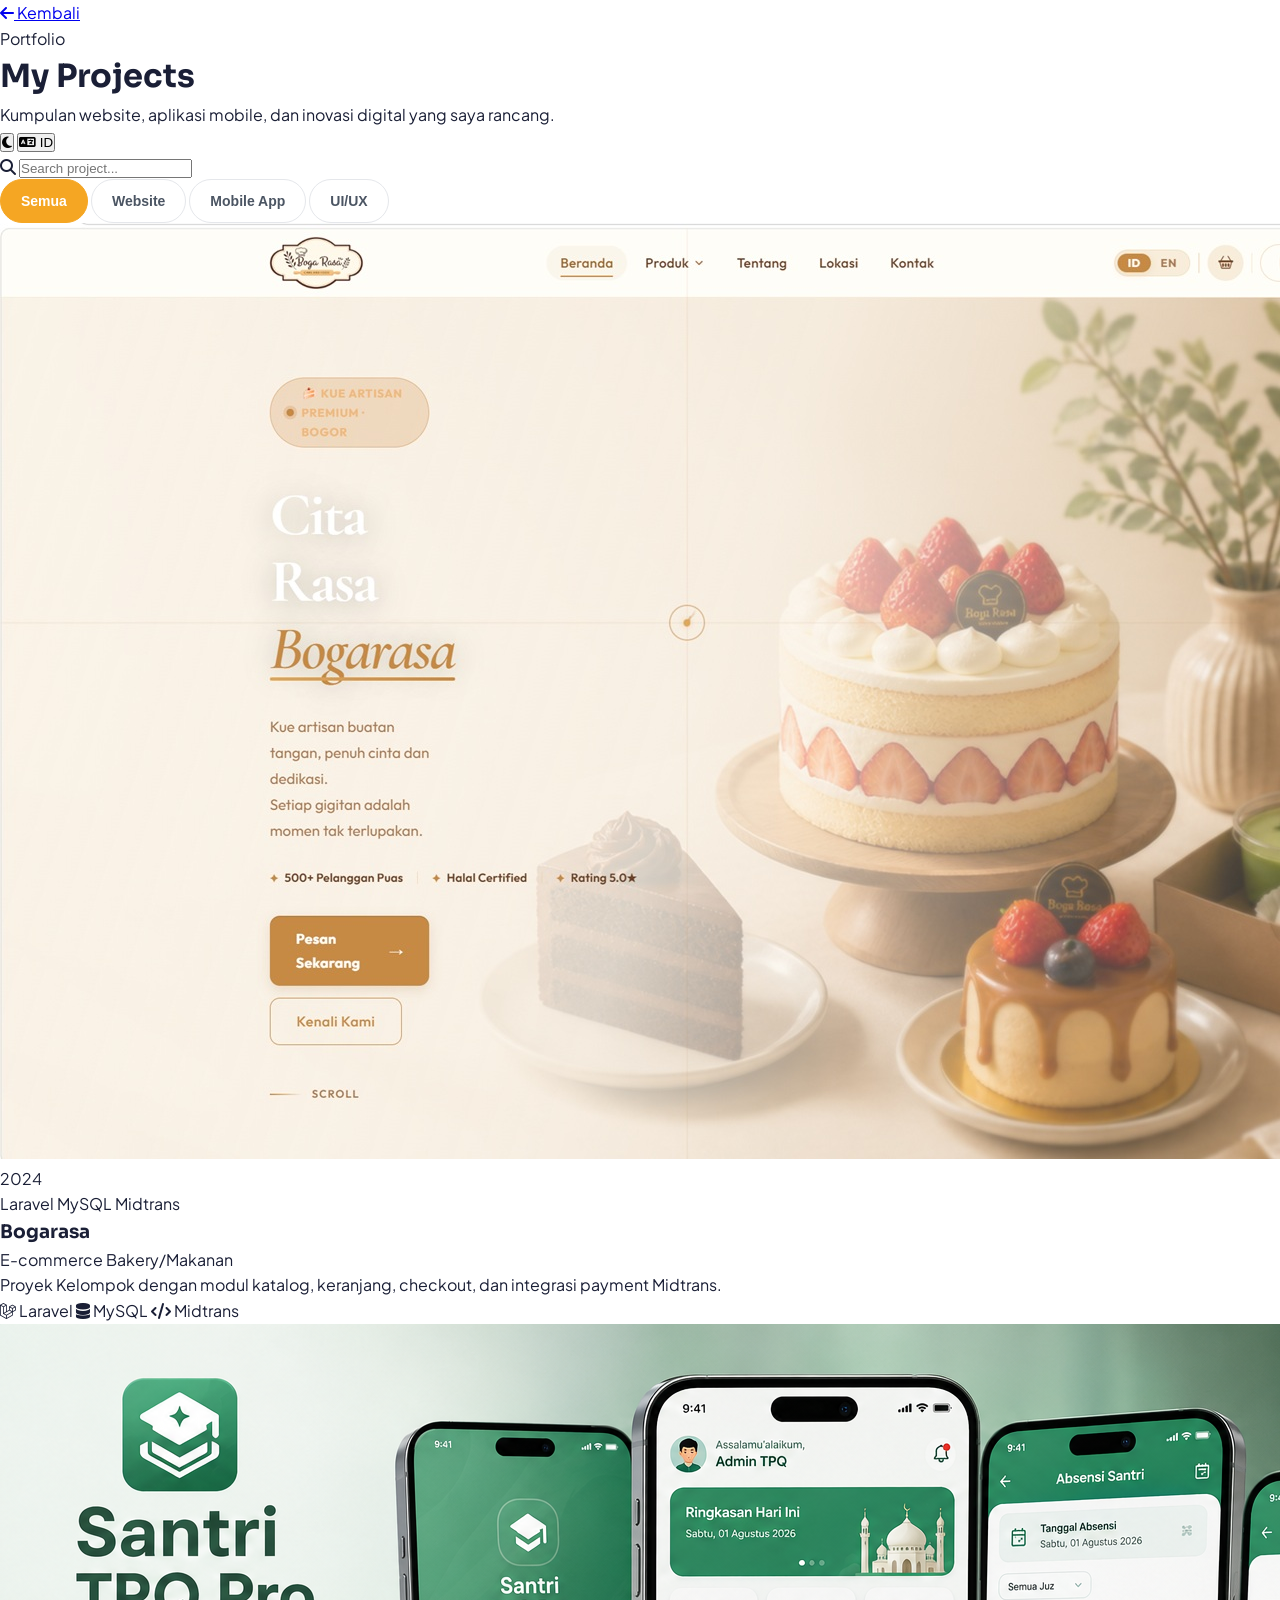
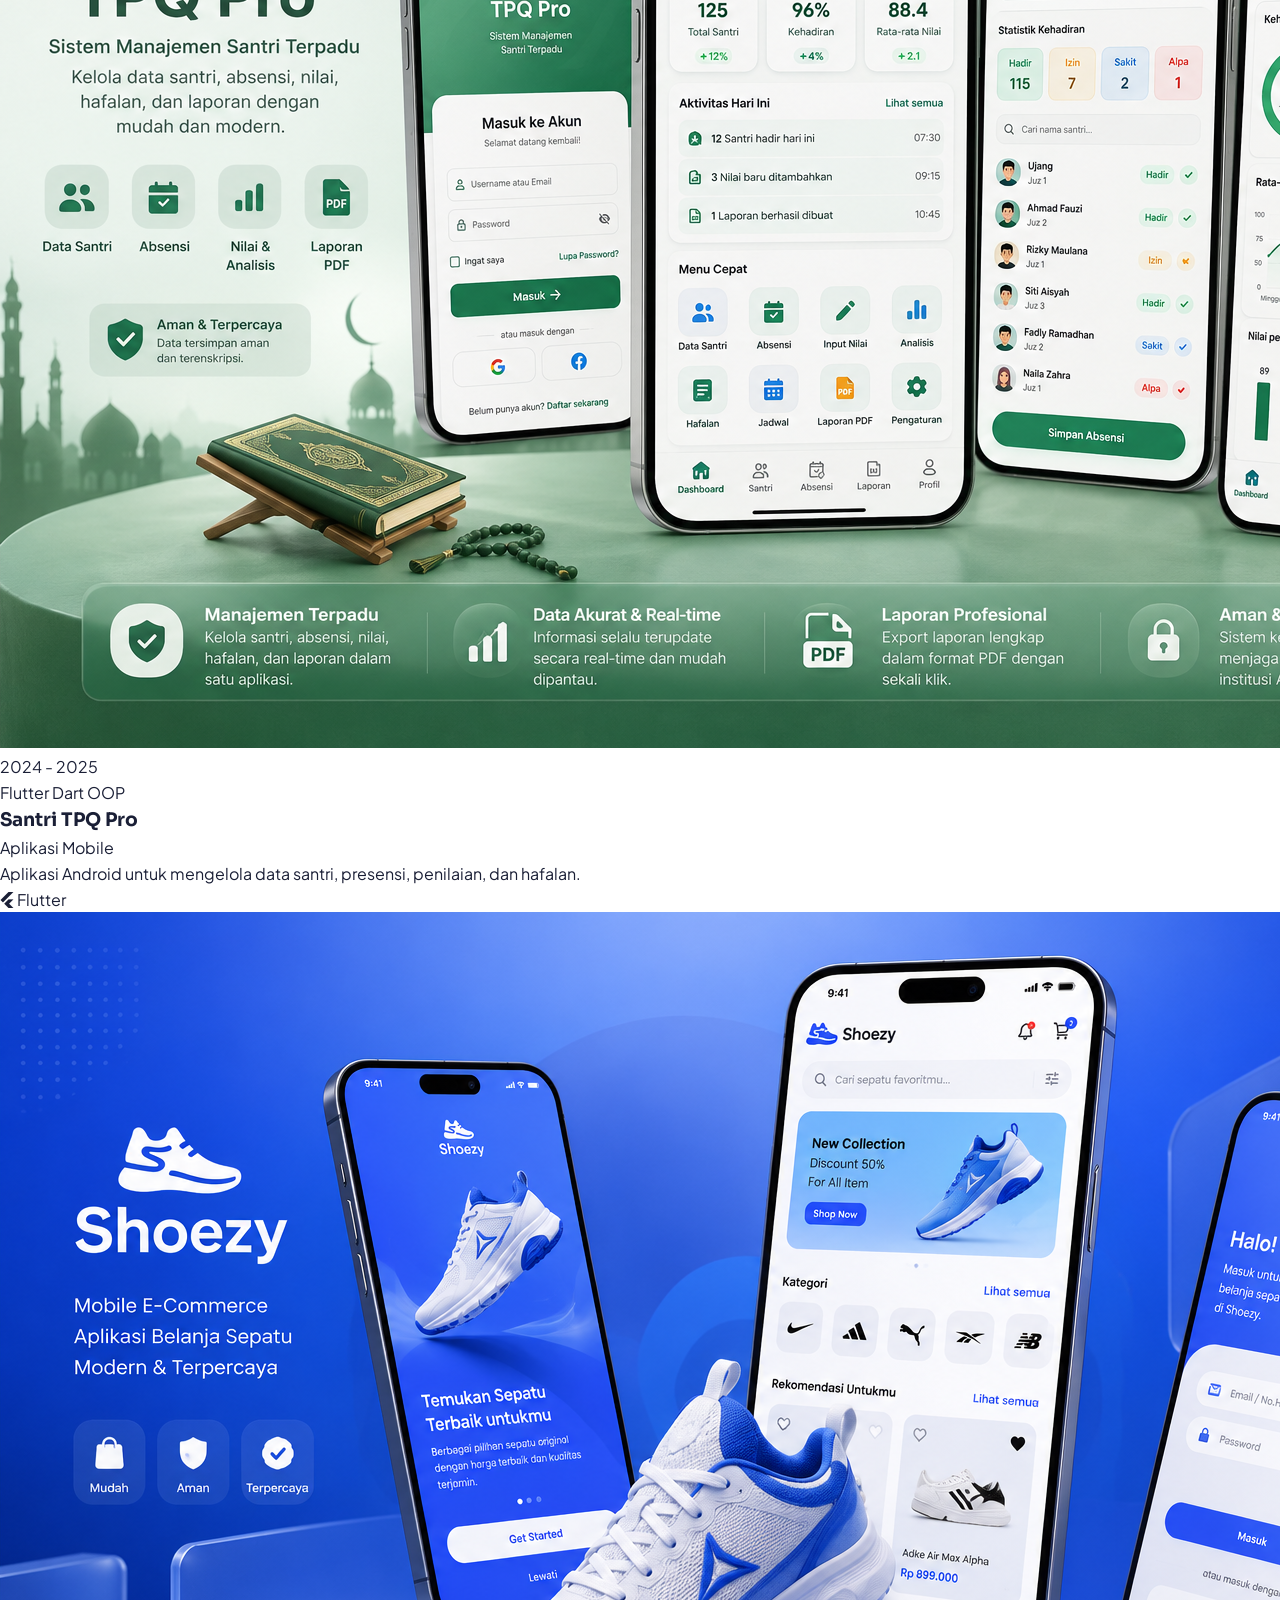
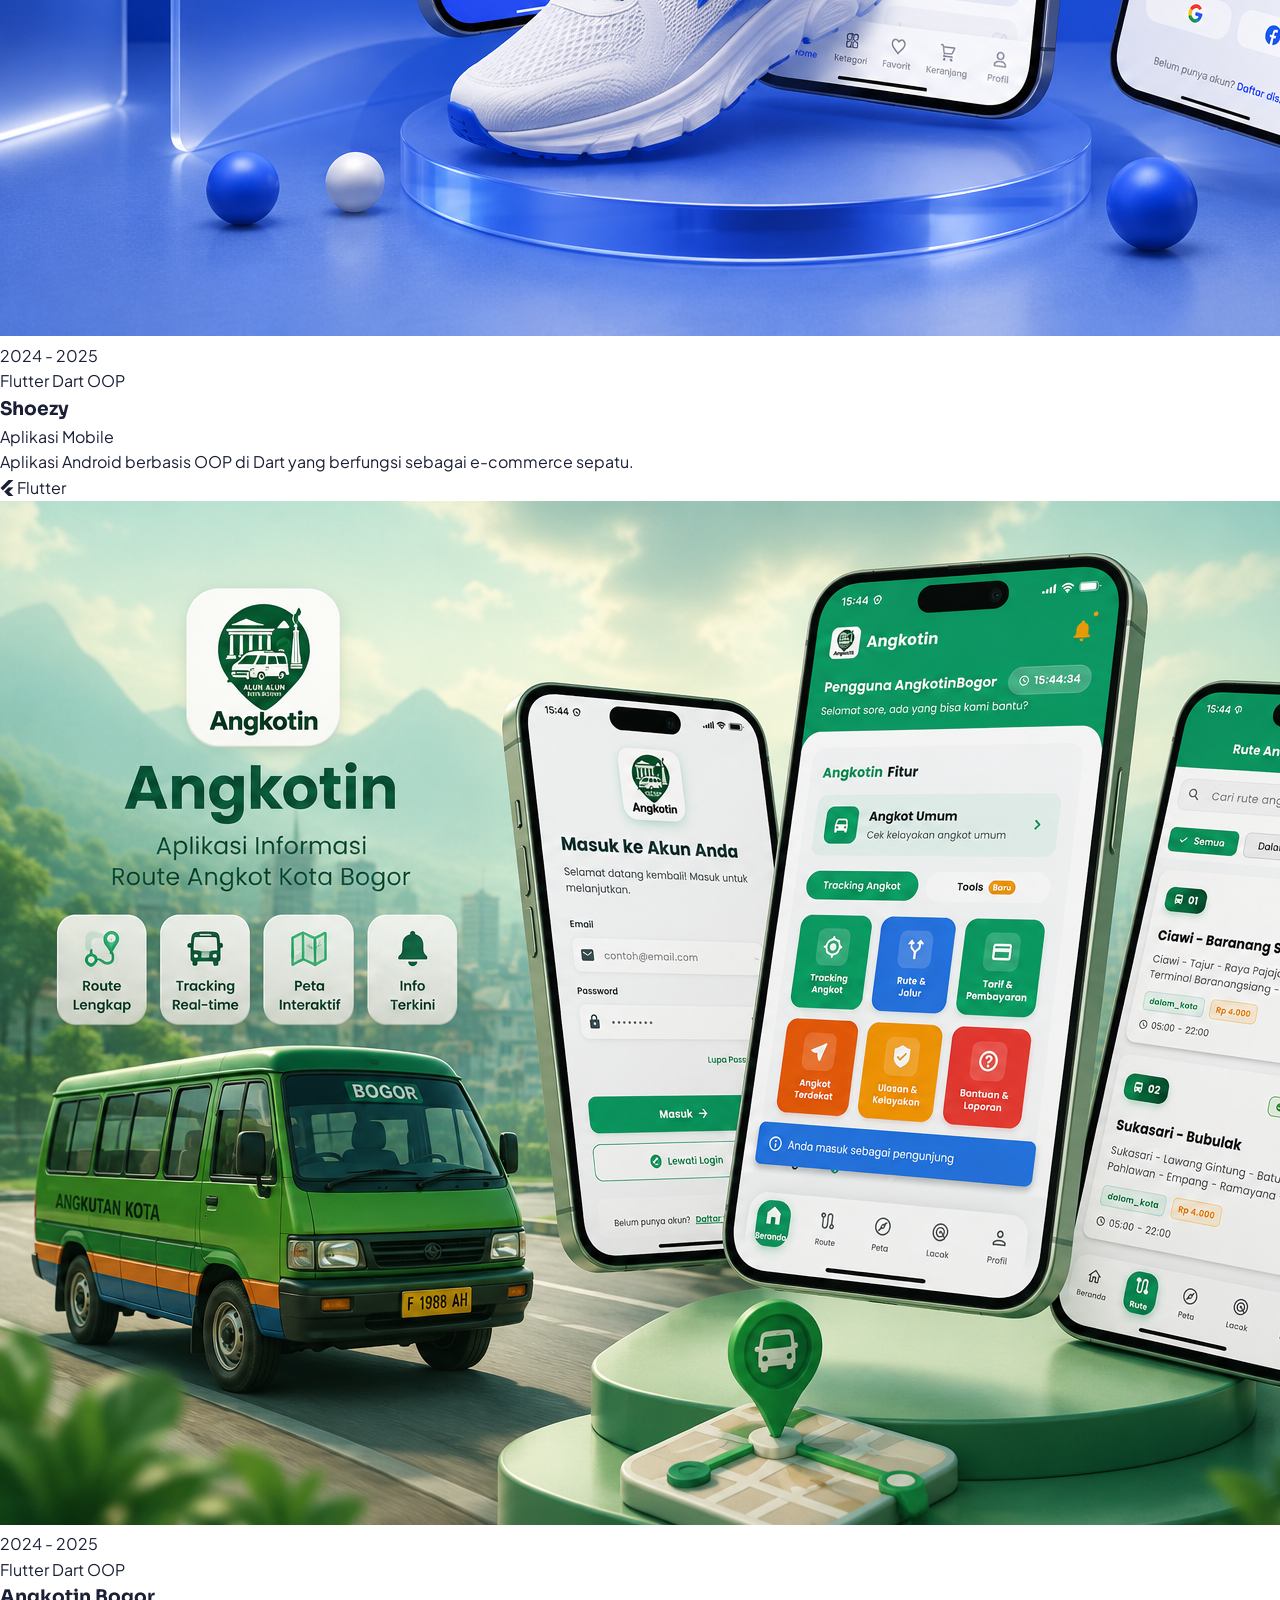
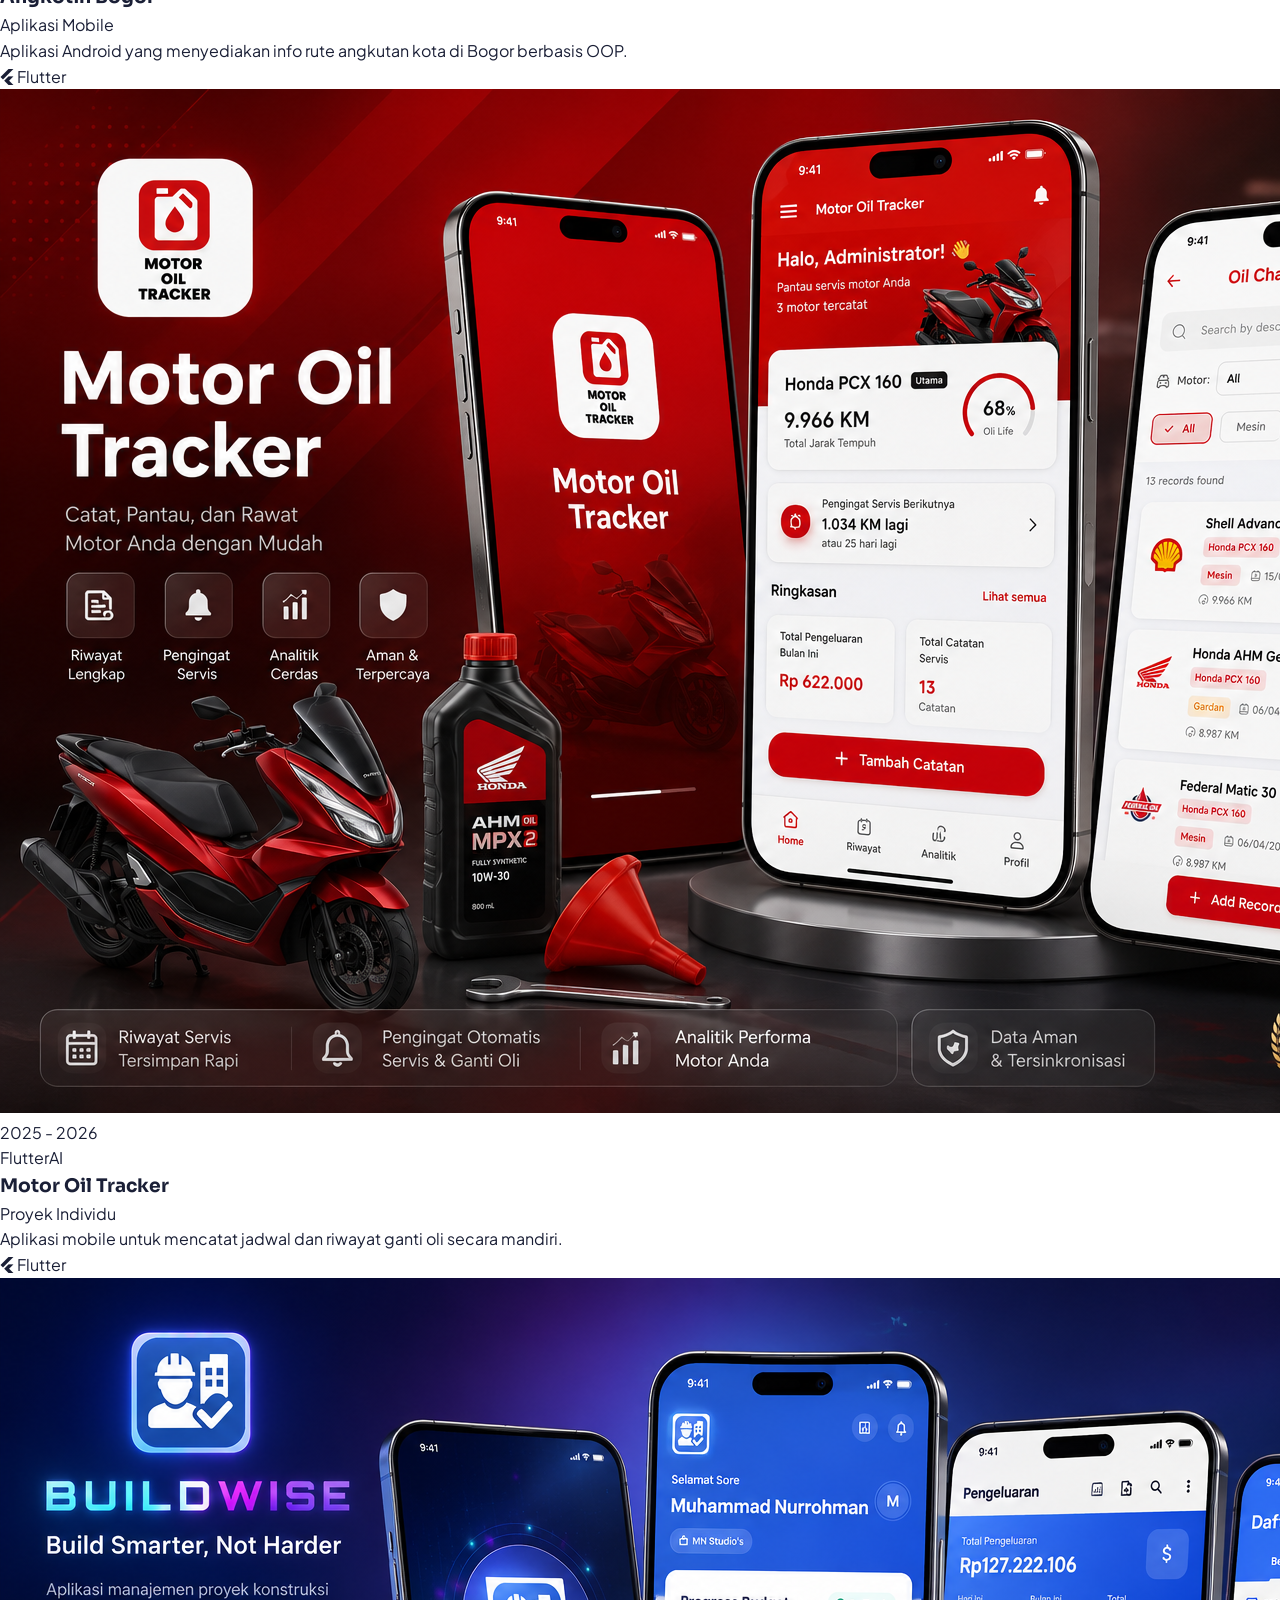
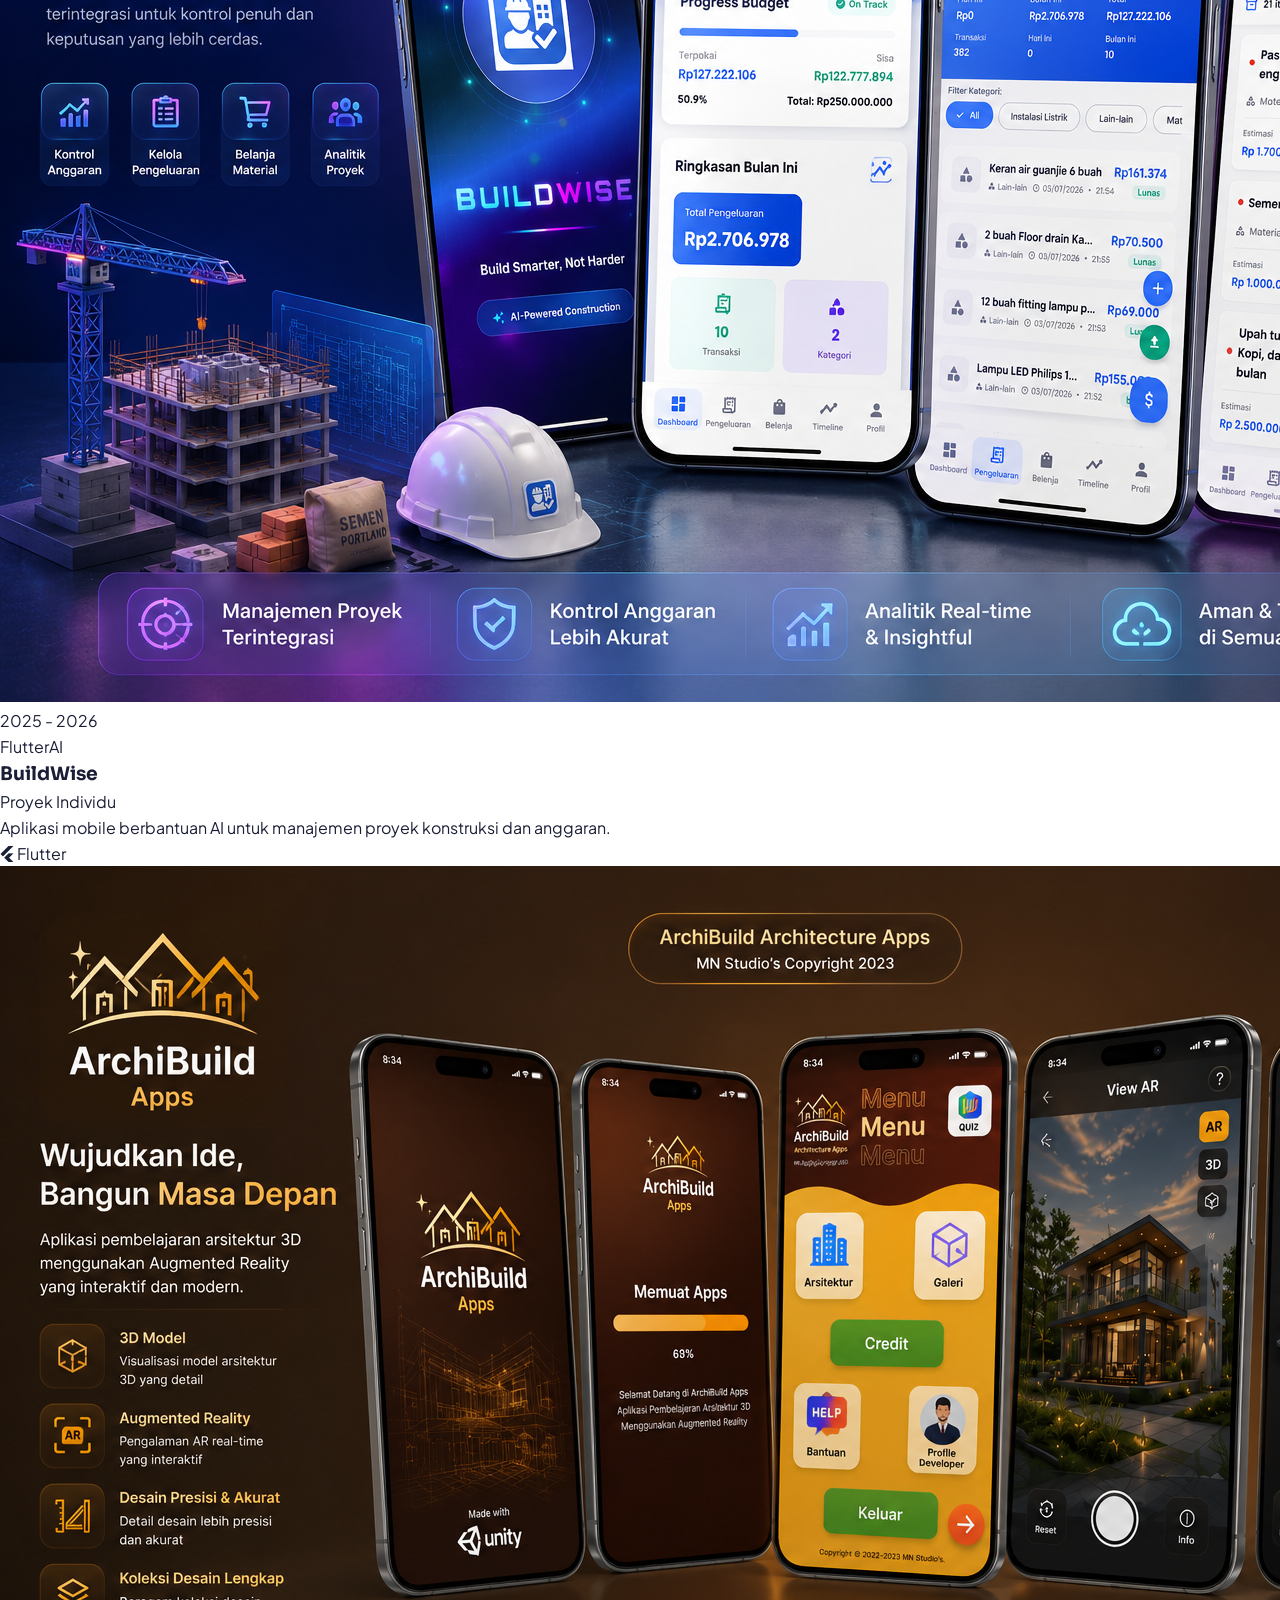
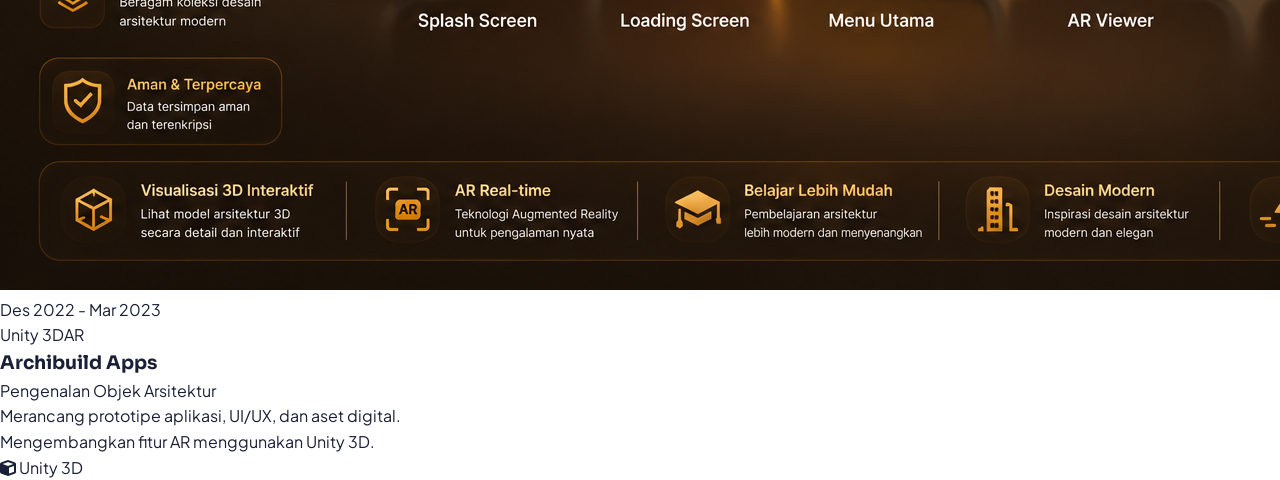
==== commit 5b9fcfab: "Perbaikan bug" ====
--- a/projects.html
+++ b/projects.html
@@ -3,7 +3,8 @@
 <head>
 <meta charset="UTF-8">
 <meta name="viewport" content="width=device-width, initial-scale=1.0">
-<title>Muhammad Nurrohman | Portfolio & Projects</title>
+<meta name="theme-color" content="#1a1f36">
+<title>Muhammad Nurrohman | Portfolio &amp; Projects</title>
 
 <!-- Terapkan dark mode SEBELUM apa pun dirender, supaya tidak ada kedipan (flash) putih -->
 <script>
@@ -53,6 +54,8 @@
 
   ::selection { background: #F5A623; color: #ffffff; }
 
+  .sr-only { position: absolute; width: 1px; height: 1px; padding: 0; margin: -1px; overflow: hidden; clip: rect(0,0,0,0); white-space: nowrap; border: 0; }
+
   /* FILTER BUTTON */
   .filter-btn {
     transition: all 0.3s ease;
@@ -233,11 +236,11 @@
         
         <!-- DARK MODE & LANGUAGE TOGGLE -->
         <div class="flex items-center gap-3">
-            <button id="themeToggleProjects" class="w-10 h-10 flex items-center justify-center rounded-full border border-gray-200 dark:border-gray-600 hover:bg-gray-100 dark:hover:bg-gray-700 transition-all" title="Toggle Dark/Light Mode">
-                <i class="fas fa-moon text-navy dark:text-white text-lg" id="themeIconProjects"></i>
+            <button id="themeToggleProjects" class="w-10 h-10 flex items-center justify-center rounded-full border border-gray-200 dark:border-gray-600 hover:bg-gray-100 dark:hover:bg-gray-700 transition-all" title="Toggle Dark/Light Mode" aria-label="Ubah tema terang/gelap">
+                <i class="fas fa-moon text-navy dark:text-white text-lg" id="themeIconProjects" aria-hidden="true"></i>
             </button>
-            <button id="langToggleProjects" class="px-4 py-2 rounded-full border border-gray-200 dark:border-gray-600 hover:bg-gray-100 dark:hover:bg-gray-700 transition-all flex items-center gap-2 font-semibold text-sm text-navy dark:text-white">
-                <i class="fas fa-language text-yellow"></i>
+            <button id="langToggleProjects" class="px-4 py-2 rounded-full border border-gray-200 dark:border-gray-600 hover:bg-gray-100 dark:hover:bg-gray-700 transition-all flex items-center gap-2 font-semibold text-sm text-navy dark:text-white" aria-label="Ganti bahasa">
+                <i class="fas fa-language text-yellow" aria-hidden="true"></i>
                 <span id="langText">EN</span>
             </button>
         </div>
@@ -246,14 +249,15 @@
     <!-- SEARCH & FILTER -->
     <div class="sticky top-20 z-40 bg-mist dark:bg-[#0f111a] py-4 flex flex-col md:flex-row items-center gap-3 mb-8 w-full shadow-[0_4px_6px_-4px_rgba(0,0,0,0.03)]">
         <div class="relative w-full md:max-w-sm">
-            <i class="fas fa-search absolute left-4 top-1/2 -translate-y-1/2 text-gray-400"></i>
-            <input type="text" id="searchInput" placeholder="Search project..." class="search-input w-full pl-12 pr-4 h-11 rounded-full border border-gray-200 bg-white shadow-sm focus:border-yellow transition-all text-sm" data-i18n="search_placeholder">
+            <label for="searchInput" class="sr-only">Cari project</label>
+            <i class="fas fa-search absolute left-4 top-1/2 -translate-y-1/2 text-gray-400" aria-hidden="true"></i>
+            <input type="search" id="searchInput" placeholder="Search project..." class="search-input w-full pl-12 pr-4 h-11 rounded-full border border-gray-200 bg-white shadow-sm focus:border-yellow transition-all text-sm" data-i18n="search_placeholder" autocomplete="off">
         </div>
         <div class="flex flex-wrap gap-2 w-full md:w-auto justify-start md:justify-end">
-            <button class="filter-btn active" data-category="all" onclick="filterProjects('all')"><span data-i18n="filter_all">Semua</span></button>
-            <button class="filter-btn" data-category="website" onclick="filterProjects('website')"><span data-i18n="filter_website">Website</span></button>
-            <button class="filter-btn" data-category="mobile" onclick="filterProjects('mobile')"><span data-i18n="filter_mobile">Mobile App</span></button>
-            <button class="filter-btn" data-category="uiux" onclick="filterProjects('uiux')"><span data-i18n="filter_uiux">UI/UX</span></button>
+            <button class="filter-btn active" data-category="all" onclick="filterProjects('all', event)"><span data-i18n="filter_all">Semua</span></button>
+            <button class="filter-btn" data-category="website" onclick="filterProjects('website', event)"><span data-i18n="filter_website">Website</span></button>
+            <button class="filter-btn" data-category="mobile" onclick="filterProjects('mobile', event)"><span data-i18n="filter_mobile">Mobile App</span></button>
+            <button class="filter-btn" data-category="uiux" onclick="filterProjects('uiux', event)"><span data-i18n="filter_uiux">UI/UX</span></button>
         </div>
     </div>
 
@@ -289,8 +293,8 @@
         <div class="project-item bg-white p-5 rounded-2xl shadow-[0_2px_10px_-3px_rgba(0,0,0,0.05)] border border-gray-100 project-card flex flex-col" 
              data-category="mobile uiux" onclick="openModal('santri')">
             <div class="relative w-full aspect-[16/9] bg-gray-100 rounded-xl overflow-hidden mb-4 border border-gray-100">
-                <a href="asset/Santri TPQ Pro.png" data-fslightbox="project-gallery" data-title="Santri TPQ Pro" class="block w-full h-full" onclick="event.stopPropagation()">
-                    <img src="asset/Santri TPQ Pro.png" class="w-full h-full object-cover group-hover:scale-105 transition-transform duration-500" alt="Santri TPQ Pro" loading="lazy">
+                <a href="asset/Santri%20TPQ%20Pro.png" data-fslightbox="project-gallery" data-title="Santri TPQ Pro" class="block w-full h-full" onclick="event.stopPropagation()">
+                    <img src="asset/Santri%20TPQ%20Pro.png" class="w-full h-full object-cover group-hover:scale-105 transition-transform duration-500" alt="Santri TPQ Pro" loading="lazy">
                 </a>
                 <span class="absolute top-3 right-3 bg-yellow text-white text-[10px] font-bold px-2 py-1 rounded pointer-events-none">2024 - 2025</span>
             </div>
@@ -352,7 +356,7 @@
         <!-- MOTOR OIL -->
         <div class="project-item bg-white p-5 rounded-2xl shadow-[0_2px_10px_-3px_rgba(0,0,0,0.05)] border border-gray-100 project-card flex flex-col" data-category="mobile uiux" onclick="openModal('motor')">
             <div class="relative w-full aspect-[16/9] bg-gray-100 rounded-xl overflow-hidden mb-4 border border-gray-100">
-                <a href="asset/Motor Oil Tracker.png" data-fslightbox="project-gallery" data-title="Motor Oil Tracker" class="block w-full h-full" onclick="event.stopPropagation()"><img src="asset/Motor Oil Tracker.png" class="w-full h-full object-cover group-hover:scale-105 transition-transform duration-500" alt="Motor Oil Tracker" loading="lazy"></a>
+                <a href="asset/Motor%20Oil%20Tracker.png" data-fslightbox="project-gallery" data-title="Motor Oil Tracker" class="block w-full h-full" onclick="event.stopPropagation()"><img src="asset/Motor%20Oil%20Tracker.png" class="w-full h-full object-cover group-hover:scale-105 transition-transform duration-500" alt="Motor Oil Tracker" loading="lazy"></a>
                 <span class="absolute top-3 right-3 bg-yellow text-white text-[10px] font-bold px-2 py-1 rounded pointer-events-none">2025 - 2026</span>
             </div>
             <div class="flex flex-wrap gap-2 mb-2"><span class="text-[10px] font-bold bg-yellow-light text-yellow px-2.5 py-1 rounded-full border border-yellow/20">Flutter</span><span class="text-[10px] font-bold bg-yellow-light text-yellow px-2.5 py-1 rounded-full border border-yellow/20">AI</span></div>
@@ -409,7 +413,7 @@
         <h3 id="modalTitle" class="text-2xl font-bold text-navy mb-1"></h3>
         <p id="modalSubtitle" class="text-xs text-gray-400 mb-3 font-medium"></p>
         <div id="modalDesc" class="text-sm text-gray-600 leading-relaxed mb-6"></div>
-        <a id="modalLink" href="#" target="_blank" class="inline-flex items-center gap-2 bg-yellow text-navy font-bold px-6 py-3 rounded-full hover:shadow-lg transition-all w-full justify-center sm:w-auto">
+        <a id="modalLink" href="#" target="_blank" rel="noopener noreferrer" class="inline-flex items-center gap-2 bg-yellow text-navy font-bold px-6 py-3 rounded-full hover:shadow-lg transition-all w-full justify-center sm:w-auto">
             <i class="fas fa-download"></i> <span data-i18n="modal_btn">Lihat / Unduh Project</span>
         </a>
     </div>
@@ -520,17 +524,23 @@
         function applyLanguage(lang) {
             currentLang = lang;
             localStorage.setItem('lang', lang); // Simpan ke browser
+            document.documentElement.setAttribute('lang', lang);
             langText.innerText = lang.toUpperCase(); // Update teks tombol (ID/EN)
 
             // Loop semua elemen yang memiliki atribut data-i18n
             document.querySelectorAll('[data-i18n]').forEach(el => {
                 const key = el.getAttribute('data-i18n');
                 if (translations[lang] && translations[lang][key]) {
-                    // Jika elemen adalah <li> atau memiliki HTML, gunakan innerHTML, selain itu innerText
-                    if (el.tagName.toLowerCase() === 'li') {
-                        el.innerHTML = translations[lang][key];
+                    // Elemen yang isinya markup HTML (mis. <ul>/<ol> berisi daftar <li>,
+                    // atau <li> itu sendiri) harus pakai innerHTML supaya tag ter-render,
+                    // bukan tampil sebagai teks mentah. Elemen teks biasa pakai innerText.
+                    const tag = el.tagName.toLowerCase();
+                    const value = translations[lang][key];
+                    const looksLikeHtml = /^\s*</.test(value);
+                    if (tag === 'li' || tag === 'ul' || tag === 'ol' || looksLikeHtml) {
+                        el.innerHTML = value;
                     } else {
-                        el.innerText = translations[lang][key];
+                        el.innerText = value;
                     }
                 }
             });
@@ -677,11 +687,11 @@
     const searchInput = document.getElementById('searchInput');
     const grid = document.getElementById('projectGrid');
 
-    function filterProjects(category) {
+    function filterProjects(category, evt) {
         if(grid) grid.style.minHeight = grid.offsetHeight + 'px';
         filterBtns.forEach(btn => btn.classList.remove('active'));
         // Karena tombol filter dibungkus span, kita perlu mencari parent button-nya
-        const targetBtn = event.target.closest('.filter-btn');
+        const targetBtn = evt ? evt.target.closest('.filter-btn') : document.querySelector('.filter-btn[data-category="' + category + '"]');
         if(targetBtn) targetBtn.classList.add('active');
         
         projectItems.forEach(item => {
--- a/style.css
+++ b/style.css
@@ -18,6 +18,63 @@
 
 /* Dark Mode Body Override */
 .dark body { background: #0f111a; color: #e5e7eb; }
+
+/* ============================================================
+   GLOBAL DARK MODE — SHARED UTILITY OVERRIDES
+   One consistent navy-based dark palette used across index.html
+   AND projects.html (both pages load this file), so every plain
+   Tailwind utility class (bg-white, text-navy, text-gray-*, etc.)
+   reacts to the .dark class the same way everywhere.
+   ============================================================ */
+.dark .bg-white { background-color: #1a1f36; }
+.dark .bg-mist { background-color: #161a2b; }
+.dark .bg-gray-100 { background-color: #232842; }
+.dark .bg-gray-200 { background-color: #2d3348; }
+.dark .text-gray-300 { color: #6b7280; }
+.dark .bg-yellow-light { background-color: rgba(245, 166, 35, 0.12); }
+
+.dark .text-navy { color: #f3f4f6; }
+.dark .text-gray-400 { color: #7d8598; }
+.dark .text-gray-500 { color: #9aa1b5; }
+.dark .text-gray-600 { color: #9aa1b5; }
+.dark .text-gray-700 { color: #d1d5db; }
+
+.dark .border-gray-100 { border-color: rgba(255,255,255,0.08); }
+.dark .border-gray-200 { border-color: rgba(255,255,255,0.08); }
+.dark .border-gray-300 { border-color: rgba(255,255,255,0.15); }
+
+.dark .shadow-sm { box-shadow: 0 1px 2px 0 rgba(0,0,0,0.4); }
+.dark .shadow-md { box-shadow: 0 4px 6px -1px rgba(0,0,0,0.5), 0 2px 4px -2px rgba(0,0,0,0.4); }
+.dark .shadow-lg { box-shadow: 0 10px 15px -3px rgba(0,0,0,0.5), 0 4px 6px -4px rgba(0,0,0,0.4); }
+.dark .shadow-xl { box-shadow: 0 20px 25px -5px rgba(0,0,0,0.55), 0 8px 10px -6px rgba(0,0,0,0.4); }
+.dark .shadow-2xl { box-shadow: 0 25px 50px -12px rgba(0,0,0,0.65); }
+.dark .hover\:bg-gray-100:hover { background-color: #232842; }
+.dark .hover\:bg-gray-200:hover { background-color: #2d3348; }
+.dark .hover\:bg-yellow-light:hover { background-color: rgba(245, 166, 35, 0.18); }
+.dark .hover\:border-yellow:hover { border-color: #F5A623; }
+
+/* Section backgrounds that use Tailwind gradients (from-mist/to-yellow-light)
+   can't be overridden utility-by-utility, so target the sections directly */
+.dark #services { background-color: #12162a; }
+.dark #about,
+.dark #portfolio,
+.dark #contact {
+    background: linear-gradient(135deg, #12162a 0%, #171c33 100%);
+}
+
+/* Contact form fields */
+.dark .contact-form input,
+.dark .contact-form textarea { background-color: rgba(255,255,255,0.04); color: #e5e7eb; }
+.dark .contact-form input::placeholder,
+.dark .contact-form textarea::placeholder { color: #6b7280; }
+
+/* Modals (both the shared .modal-box and index.html's .modal-box-home) */
+.dark .modal-box,
+.dark .modal-box-home { background: #1a1f36; color: #e5e7eb; }
+
+/* Loading screen */
+.dark #loading-screen { background: #0f111a; }
+.dark .loader-ring { border-color: rgba(255,255,255,0.08); border-top-color: #F5A623; }
 
 h1, h2, h3, h4, h5, h6, .font-display { font-family: 'Sora', sans-serif; }
 ::selection { background: #F5A623; color: #ffffff; }
@@ -100,6 +157,7 @@
 .dark .service-card .text-gray-500 { color: #6b7280; }
 .dark .service-card .bg-white { background: rgba(255,255,255,0.05); }
 .dark .service-card .border-gray-100 { border-color: rgba(255,255,255,0.05); }
+.dark .service-icon-wrapper { background: rgba(255,255,255,0.06); border-color: rgba(245,166,35,0.4); }
 
 /* ACHIEVEMENT */
 .achievement-item { transition: all 0.3s ease; background: rgba(255, 255, 255, 0.6); backdrop-filter: blur(8px); border: 1px solid rgba(255, 255, 255, 0.5); }
@@ -110,6 +168,7 @@
 .dark .achievement-item { background: rgba(26, 31, 54, 0.6); border-color: rgba(255,255,255,0.05); }
 .dark .achievement-item:hover { background: rgba(26, 31, 54, 0.9); }
 .dark .achievement-item .text-gray-500 { color: #9ca3af; }
+.dark .achievement-icon { background: rgba(255,255,255,0.06); }
 
 /* HOVER LIFT */
 .hover-lift { transition: all 0.4s cubic-bezier(0.22, 0.61, 0.36, 1); }
